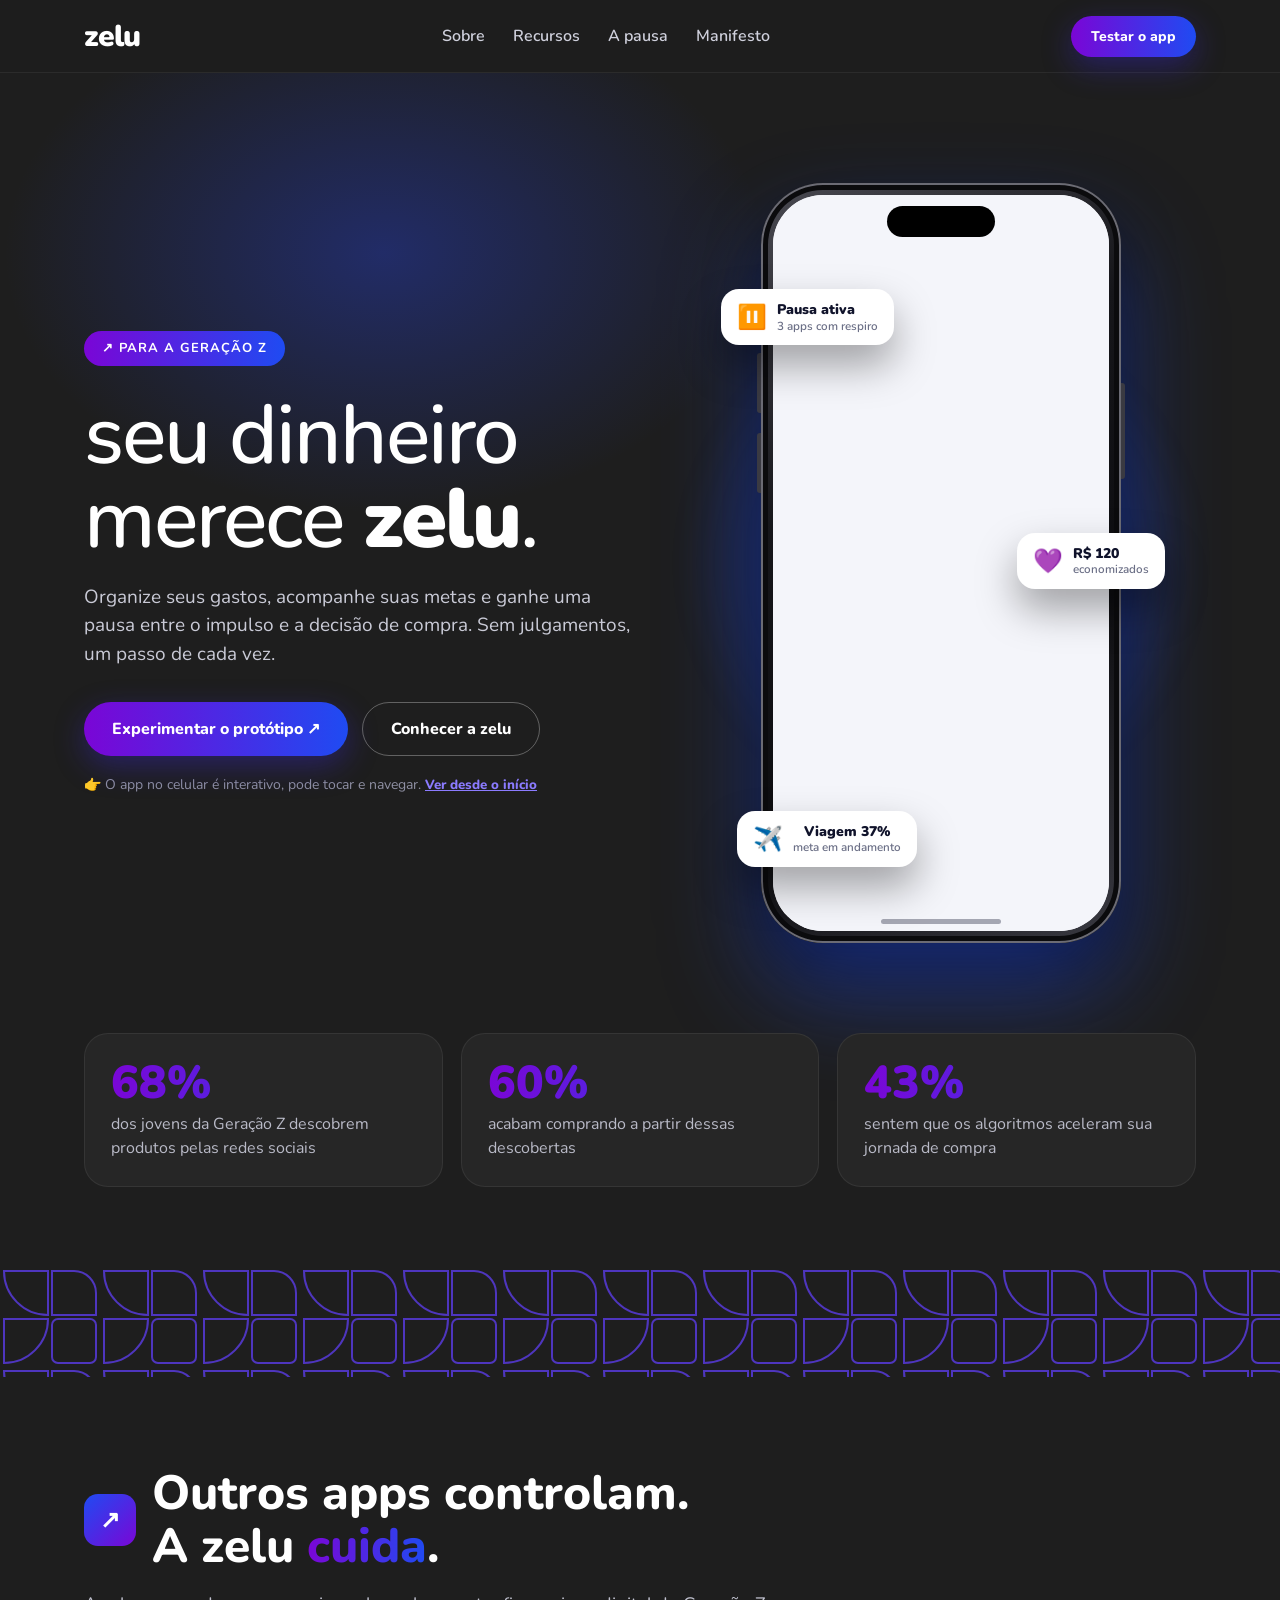
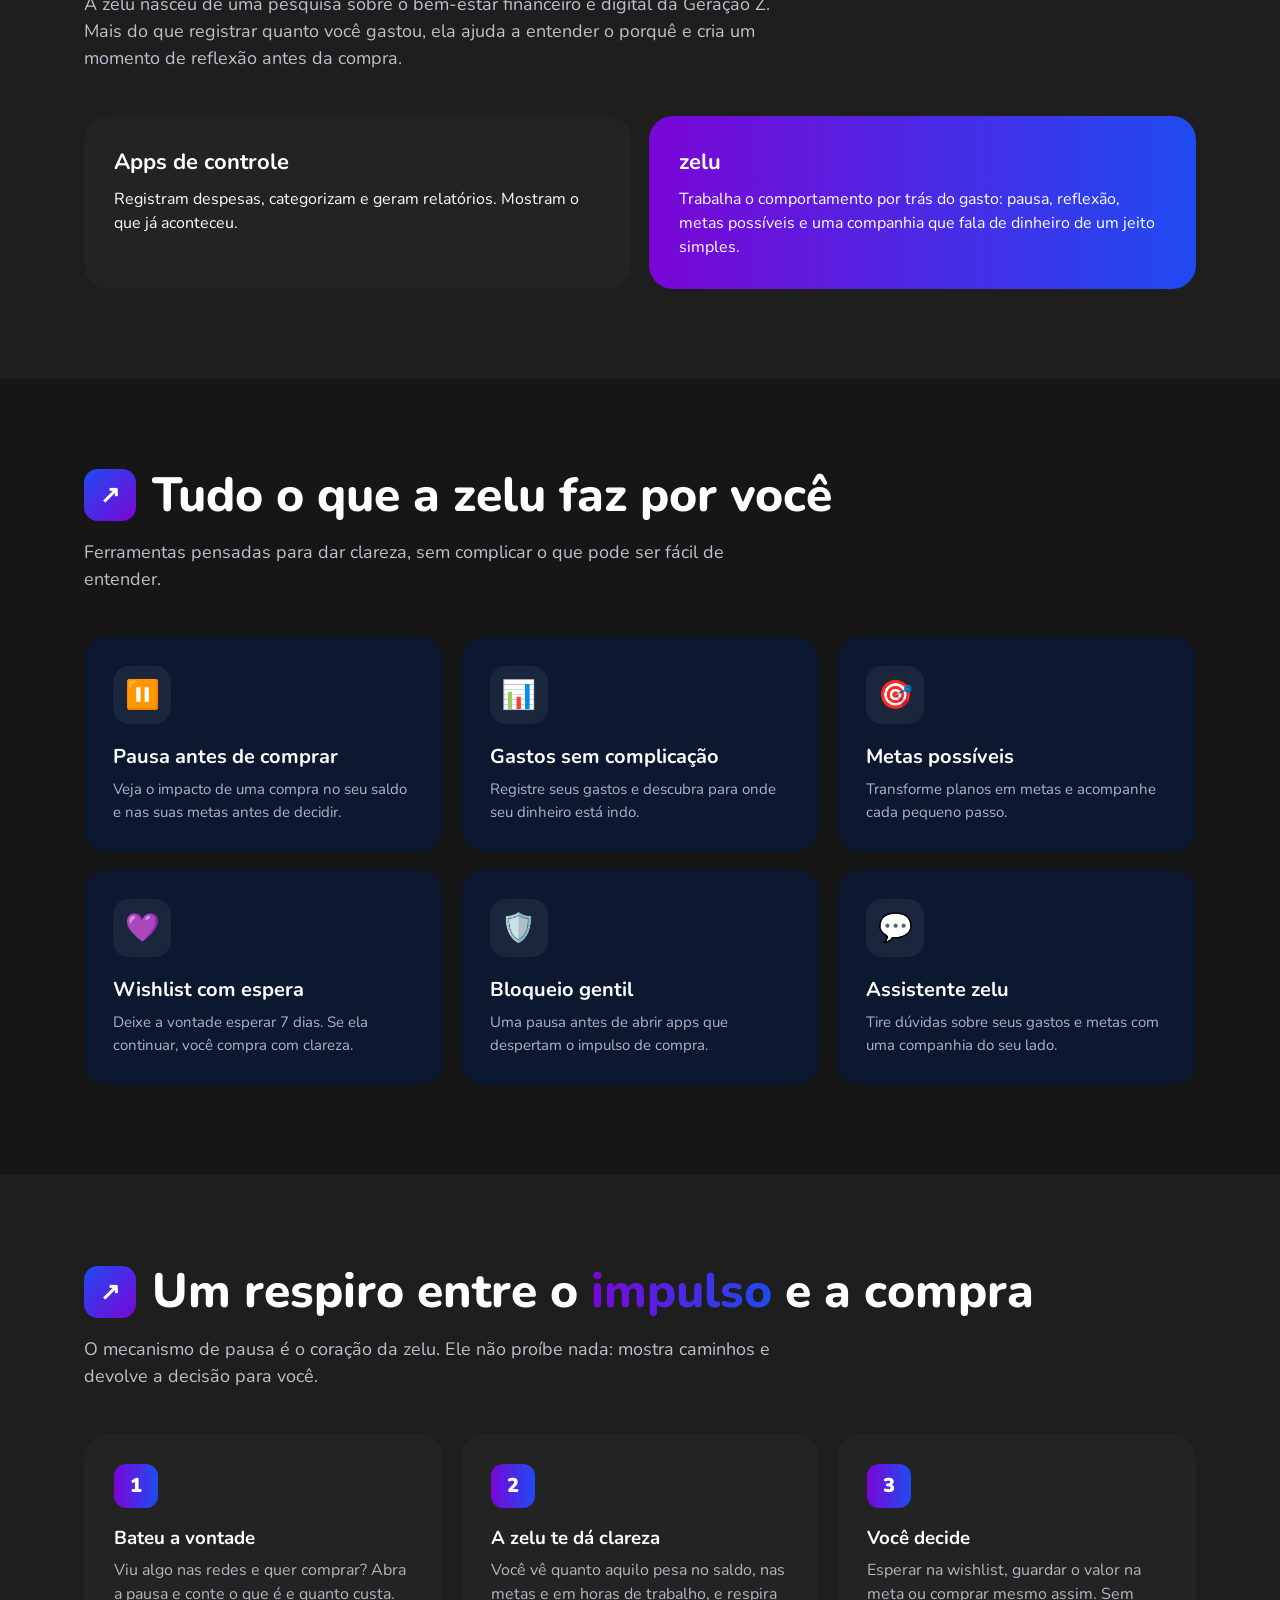
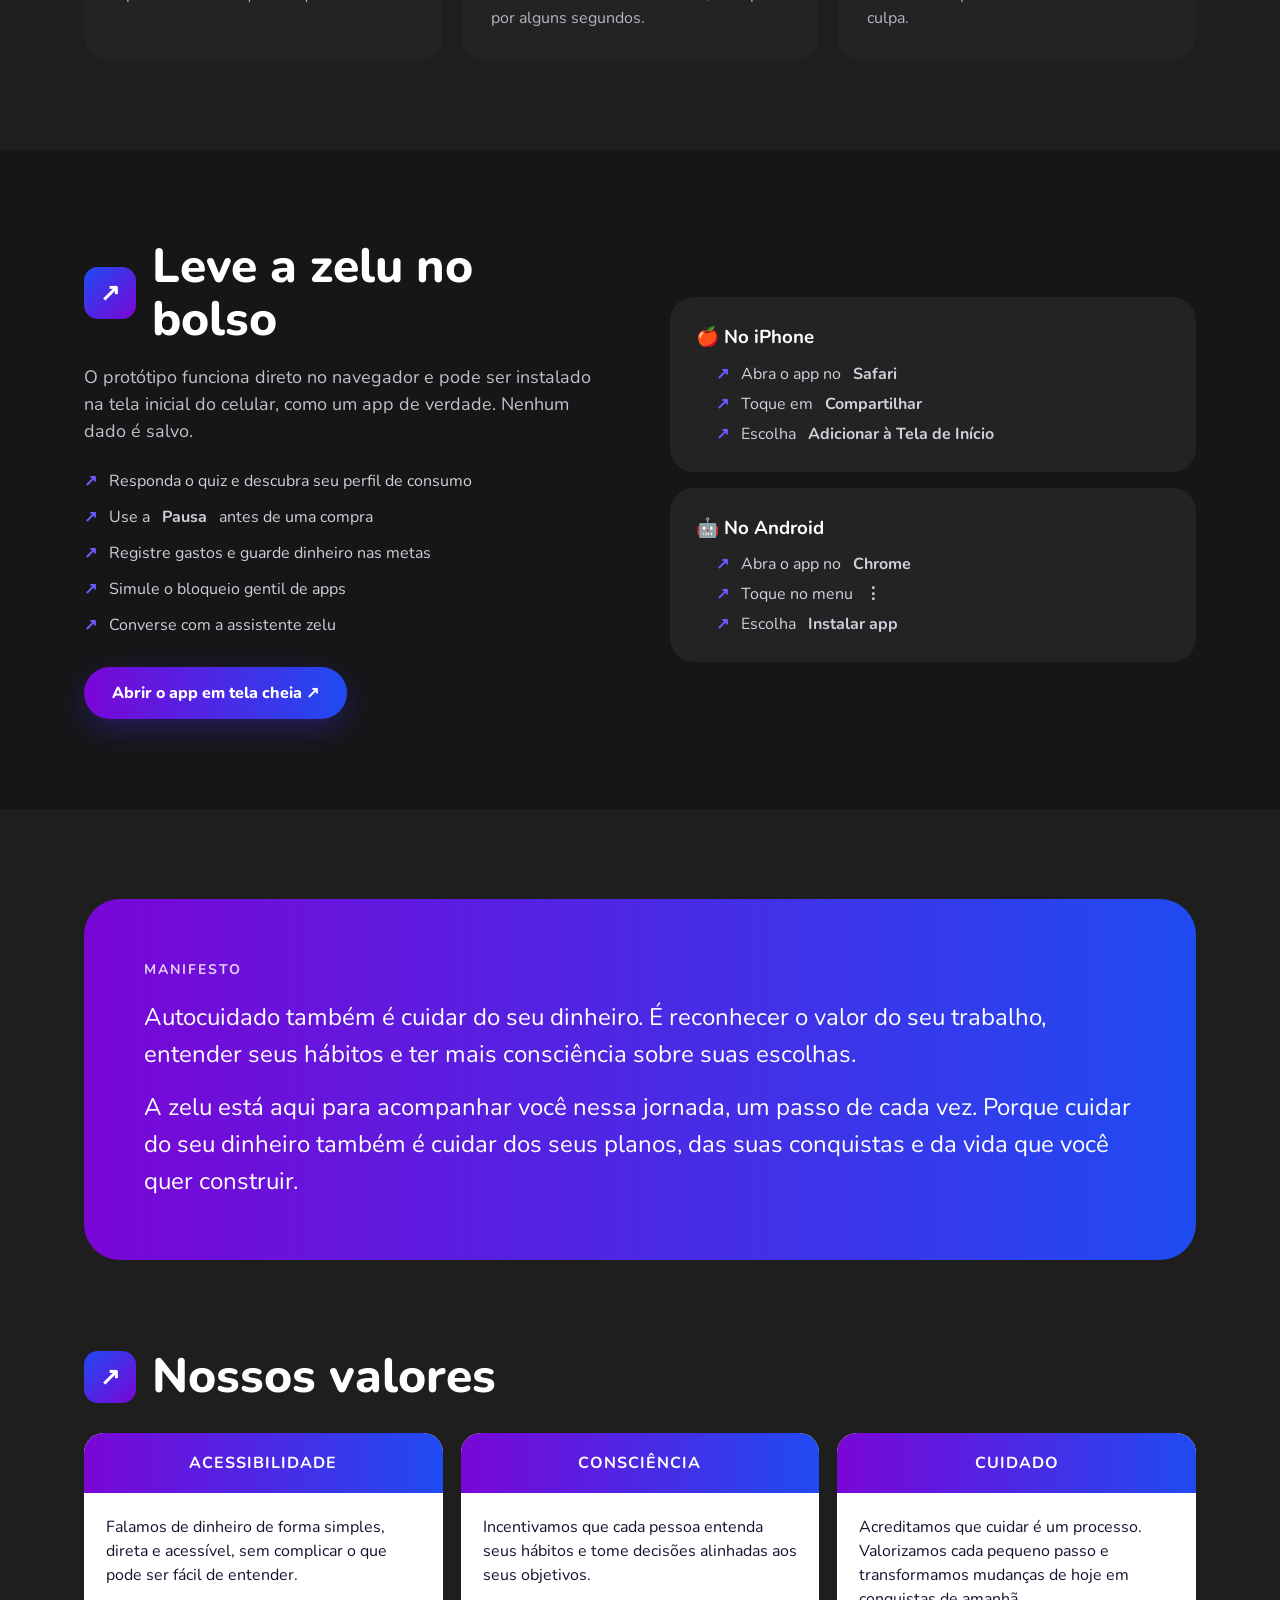
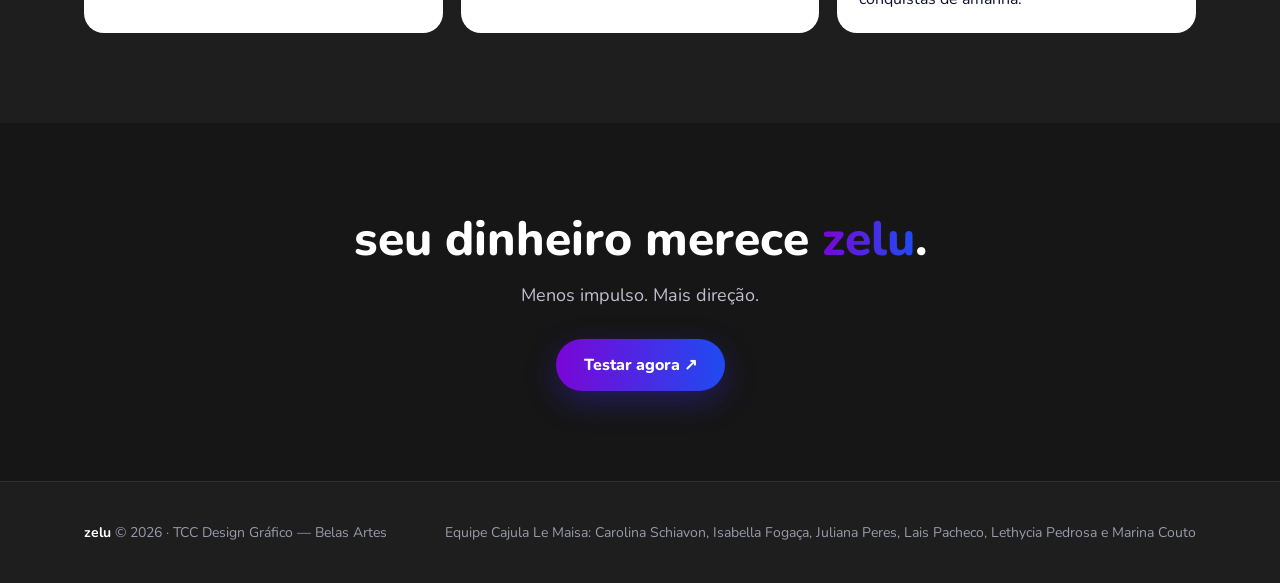
==== index.html @ 102df155 "Add files via upload" ====
<!DOCTYPE html>
<html lang="pt-BR">
<head>
  <meta charset="UTF-8">
  <meta name="viewport" content="width=device-width, initial-scale=1.0">
  <title>zelu — seu dinheiro merece zelu.</title>
  <meta name="description" content="zelu: app financeiro para a Geração Z com organização de gastos, metas e mecanismos de pausa contra compras por impulso.">
  <meta name="theme-color" content="#7A06D6">
  <link rel="manifest" href="manifest.json">
  <link rel="icon" href="icon.svg" type="image/svg+xml">
  <link rel="apple-touch-icon" href="icon-192.png">
  <link rel="preconnect" href="https://fonts.googleapis.com">
  <link href="https://fonts.googleapis.com/css2?family=Nunito:wght@400;500;600;700;800;900&display=swap" rel="stylesheet">
  <link rel="stylesheet" href="style.css">
  <style>
    /* ===== HERO ===== */
    .hero2{position:relative;padding:90px 0 80px;overflow:hidden}
    .hero2::before{content:'';position:absolute;width:760px;height:520px;left:30%;top:-80px;transform:translateX(-50%);background:radial-gradient(closest-side,rgba(40,70,240,.35),transparent);pointer-events:none}
    .hero-grid{display:grid;grid-template-columns:1.05fr .95fr;gap:40px;align-items:center;position:relative}
    .hero-copy h1{font-size:clamp(44px,6.5vw,88px);line-height:1;font-weight:500;margin:28px 0 22px;letter-spacing:-2px}
    .hero-copy h1 b{font-weight:900}
    .hero-copy p{max-width:560px;color:#c9cad6;font-size:19px;margin:0 0 34px}
    .hero-copy .ctas{justify-content:flex-start}
    .hero-copy .hint{font-size:14px;color:#8f90a3;margin:18px 0 0}
    .hero-copy .hint button{color:#8b7bff;font-weight:800;text-decoration:underline}

    /* ===== IPHONE FLUTUANTE ===== */
    .mock{position:relative;display:flex;justify-content:center;padding:20px 0}
    .mock::before{content:'';position:absolute;width:520px;height:520px;top:50%;left:50%;transform:translate(-50%,-50%);background:radial-gradient(closest-side,rgba(122,6,214,.55),rgba(31,75,242,.25) 55%,transparent);filter:blur(10px);pointer-events:none}
    .float{animation:flt 6s ease-in-out infinite;position:relative}
    @keyframes flt{0%,100%{transform:translateY(0) rotate(-2deg)}50%{transform:translateY(-18px) rotate(1deg)}}
    .iphone{position:relative;width:360px;height:760px;border-radius:62px;padding:12px;
      background:linear-gradient(145deg,#4a4a52 0%,#16161a 35%,#0d0d10 65%,#3a3a42 100%);
      box-shadow:inset 0 0 0 2px #6b6b74,inset 0 0 0 7px #0b0b0d,0 50px 100px rgba(31,75,242,.45),0 25px 50px rgba(0,0,0,.6)}
    .iphone::before{content:'';position:absolute;right:-4px;top:200px;width:4px;height:96px;border-radius:0 3px 3px 0;background:#3a3a42}
    .iphone::after{content:'';position:absolute;left:-4px;top:170px;width:4px;height:60px;border-radius:3px 0 0 3px;background:#3a3a42;box-shadow:0 80px 0 #3a3a42}
    .screen{position:relative;width:100%;height:100%;border-radius:50px;overflow:hidden;background:#F4F5FA}
    .screen #app{border-radius:0}
    .island{position:absolute;top:11px;left:50%;transform:translateX(-50%);width:108px;height:31px;border-radius:20px;background:#000;z-index:40;pointer-events:none}
    .homebar{position:absolute;bottom:7px;left:50%;transform:translateX(-50%);width:120px;height:5px;border-radius:9px;background:rgba(16,19,43,.35);z-index:40;pointer-events:none}

    /* cards flutuantes */
    .fb{position:absolute;z-index:4;display:flex;align-items:center;gap:10px;background:#fff;color:#10132B;padding:12px 16px;border-radius:18px;box-shadow:0 20px 40px rgba(0,0,0,.35);font-size:14px;line-height:1.25;animation:flt2 5s ease-in-out infinite;white-space:nowrap}
    .fb span{font-size:24px}
    .fb small{display:block;color:#6B6F86;font-weight:600}
    .fb b{font-weight:900}
    .fb.a{left:-40px;top:14%}
    .fb.b{right:-44px;top:46%;animation-delay:-1.6s}
    .fb.c{left:-24px;bottom:10%;animation-delay:-3.2s}
    @keyframes flt2{0%,100%{transform:translateY(0)}50%{transform:translateY(-12px)}}

    /* ===== SEÇÃO INSTALAR ===== */
    .proto2{grid-template-columns:1fr 1fr}
    .inst{display:grid;gap:16px}
    .inst div{background:#232323;border-radius:24px;padding:26px}
    .inst h3{display:flex;gap:10px;align-items:center;margin-bottom:10px}
    .inst ol{padding-left:20px;color:#cfd0dc;display:grid;gap:6px}

    @media(max-width:900px){
      .hero-grid{grid-template-columns:1fr}
      .hero-copy{text-align:center}
      .hero-copy p{margin:0 auto 34px}
      .hero-copy .ctas{justify-content:center}
      .fb.a{left:0}.fb.b{right:0}.fb.c{left:4%}
    }
    @media(max-width:420px){
      .iphone{transform:scale(.86);transform-origin:top center;margin-bottom:-106px}
      .fb{font-size:12px;padding:10px 12px}.fb span{font-size:20px}
      .fb.b{display:none}
    }
  </style>
</head>
<body>

<header class="nav"><div class="wrap">
  <a href="#" class="logo">zelu</a>
  <ul>
    <li><a href="#sobre">Sobre</a></li>
    <li><a href="#recursos">Recursos</a></li>
    <li><a href="#pausa">A pausa</a></li>
    <li><a href="#manifesto">Manifesto</a></li>
  </ul>
  <a href="app.html" class="btn">Testar o app</a>
</div></header>

<!-- ===== HERO ===== -->
<section class="hero2"><div class="wrap">
  <div class="hero-grid">
    <div class="hero-copy">
      <span class="badge">↗ Para a Geração Z</span>
      <h1>seu dinheiro<br>merece <b>zelu</b>.</h1>
      <p>Organize seus gastos, acompanhe suas metas e ganhe uma pausa entre o impulso e a decisão de compra. Sem julgamentos, um passo de cada vez.</p>
      <div class="ctas">
        <a href="app.html" class="btn">Experimentar o protótipo ↗</a>
        <a href="#sobre" class="btn gh">Conhecer a zelu</a>
      </div>
      <p class="hint">👉 O app no celular é interativo, pode tocar e navegar. <button onclick="resetApp()">Ver desde o início</button></p>
    </div>

    <div class="mock">
      <div class="float">
        <div class="fb a"><span>⏸️</span><div><b>Pausa ativa</b><small>3 apps com respiro</small></div></div>
        <div class="fb b"><span>💜</span><div><b>R$ 120</b><small>economizados</small></div></div>
        <div class="fb c"><span>✈️</span><div><b>Viagem 37%</b><small>meta em andamento</small></div></div>
        <div class="iphone">
          <div class="screen">
            <div class="island"></div>
            <div id="app"></div>
            <div class="homebar"></div>
          </div>
        </div>
      </div>
    </div>
  </div>

  <div class="stats">
    <div class="stat"><b class="gt">68%</b><span>dos jovens da Geração Z descobrem produtos pelas redes sociais</span></div>
    <div class="stat"><b class="gt">60%</b><span>acabam comprando a partir dessas descobertas</span></div>
    <div class="stat"><b class="gt">43%</b><span>sentem que os algoritmos aceleram sua jornada de compra</span></div>
  </div>
</div></section>

<div class="pattern"></div>

<!-- ===== SOBRE ===== -->
<section id="sobre"><div class="wrap">
  <div class="sh"><div class="arrow">↗</div><h2 class="t">Outros apps controlam.<br>A zelu <span class="gt">cuida</span>.</h2></div>
  <p class="lead">A zelu nasceu de uma pesquisa sobre o bem-estar financeiro e digital da Geração Z. Mais do que registrar quanto você gastou, ela ajuda a entender o porquê e cria um momento de reflexão antes da compra.</p>
  <div class="vs">
    <div><h3>Apps de controle</h3><p>Registram despesas, categorizam e geram relatórios. Mostram o que já aconteceu.</p></div>
    <div><h3>zelu</h3><p>Trabalha o comportamento por trás do gasto: pausa, reflexão, metas possíveis e uma companhia que fala de dinheiro de um jeito simples.</p></div>
  </div>
</div></section>

<!-- ===== RECURSOS ===== -->
<section id="recursos" class="dark2"><div class="wrap">
  <div class="sh"><div class="arrow">↗</div><h2 class="t">Tudo o que a zelu faz por você</h2></div>
  <p class="lead">Ferramentas pensadas para dar clareza, sem complicar o que pode ser fácil de entender.</p>
  <div class="feats">
    <div class="feat"><div class="e">⏸️</div><h3>Pausa antes de comprar</h3><p>Veja o impacto de uma compra no seu saldo e nas suas metas antes de decidir.</p></div>
    <div class="feat"><div class="e">📊</div><h3>Gastos sem complicação</h3><p>Registre seus gastos e descubra para onde seu dinheiro está indo.</p></div>
    <div class="feat"><div class="e">🎯</div><h3>Metas possíveis</h3><p>Transforme planos em metas e acompanhe cada pequeno passo.</p></div>
    <div class="feat"><div class="e">💜</div><h3>Wishlist com espera</h3><p>Deixe a vontade esperar 7 dias. Se ela continuar, você compra com clareza.</p></div>
    <div class="feat"><div class="e">🛡️</div><h3>Bloqueio gentil</h3><p>Uma pausa antes de abrir apps que despertam o impulso de compra.</p></div>
    <div class="feat"><div class="e">💬</div><h3>Assistente zelu</h3><p>Tire dúvidas sobre seus gastos e metas com uma companhia do seu lado.</p></div>
  </div>
</div></section>

<!-- ===== A PAUSA ===== -->
<section id="pausa"><div class="wrap">
  <div class="sh"><div class="arrow">↗</div><h2 class="t">Um respiro entre o <span class="gt">impulso</span> e a compra</h2></div>
  <p class="lead">O mecanismo de pausa é o coração da zelu. Ele não proíbe nada: mostra caminhos e devolve a decisão para você.</p>
  <div class="steps">
    <div class="stp"><div class="n">1</div><h3>Bateu a vontade</h3><p>Viu algo nas redes e quer comprar? Abra a pausa e conte o que é e quanto custa.</p></div>
    <div class="stp"><div class="n">2</div><h3>A zelu te dá clareza</h3><p>Você vê quanto aquilo pesa no saldo, nas metas e em horas de trabalho, e respira por alguns segundos.</p></div>
    <div class="stp"><div class="n">3</div><h3>Você decide</h3><p>Esperar na wishlist, guardar o valor na meta ou comprar mesmo assim. Sem culpa.</p></div>
  </div>
</div></section>

<!-- ===== PROTÓTIPO / INSTALAR ===== -->
<section id="prototipo" class="dark2"><div class="wrap proto proto2">
  <div>
    <div class="sh"><div class="arrow">↗</div><h2 class="t">Leve a zelu no bolso</h2></div>
    <p class="lead" style="margin-bottom:0">O protótipo funciona direto no navegador e pode ser instalado na tela inicial do celular, como um app de verdade. Nenhum dado é salvo.</p>
    <ul>
      <li>Responda o quiz e descubra seu perfil de consumo</li>
      <li>Use a <b>Pausa</b> antes de uma compra</li>
      <li>Registre gastos e guarde dinheiro nas metas</li>
      <li>Simule o bloqueio gentil de apps</li>
      <li>Converse com a assistente zelu</li>
    </ul>
    <a href="app.html" class="btn">Abrir o app em tela cheia ↗</a>
  </div>
  <div class="inst">
    <div>
      <h3>🍎 No iPhone</h3>
      <ol>
        <li>Abra o app no <b>Safari</b></li>
        <li>Toque em <b>Compartilhar</b></li>
        <li>Escolha <b>Adicionar à Tela de Início</b></li>
      </ol>
    </div>
    <div>
      <h3>🤖 No Android</h3>
      <ol>
        <li>Abra o app no <b>Chrome</b></li>
        <li>Toque no menu <b>⋮</b></li>
        <li>Escolha <b>Instalar app</b></li>
      </ol>
    </div>
  </div>
</div></section>

<!-- ===== MANIFESTO ===== -->
<section id="manifesto"><div class="wrap">
  <div class="manif">
    <strong>Manifesto</strong>
    <p>Autocuidado também é cuidar do seu dinheiro. É reconhecer o valor do seu trabalho, entender seus hábitos e ter mais consciência sobre suas escolhas.</p>
    <p>A zelu está aqui para acompanhar você nessa jornada, um passo de cada vez. Porque cuidar do seu dinheiro também é cuidar dos seus planos, das suas conquistas e da vida que você quer construir.</p>
  </div>
</div></section>

<!-- ===== VALORES ===== -->
<section style="padding-top:0"><div class="wrap">
  <div class="sh"><div class="arrow">↗</div><h2 class="t">Nossos valores</h2></div>
  <div class="vals" style="margin-top:30px">
    <div class="val"><h4>ACESSIBILIDADE</h4><p>Falamos de dinheiro de forma simples, direta e acessível, sem complicar o que pode ser fácil de entender.</p></div>
    <div class="val"><h4>CONSCIÊNCIA</h4><p>Incentivamos que cada pessoa entenda seus hábitos e tome decisões alinhadas aos seus objetivos.</p></div>
    <div class="val"><h4>CUIDADO</h4><p>Acreditamos que cuidar é um processo. Valorizamos cada pequeno passo e transformamos mudanças de hoje em conquistas de amanhã.</p></div>
  </div>
</div></section>

<!-- ===== CTA FINAL ===== -->
<section class="cta dark2"><div class="wrap">
  <h2 class="t">seu dinheiro merece <span class="gt">zelu</span>.</h2>
  <p class="lead" style="margin:16px auto 30px">Menos impulso. Mais direção.</p>
  <a href="app.html" class="btn">Testar agora ↗</a>
</div></section>

<footer><div class="wrap">
  <span><b style="color:#fff">zelu</b> © 2026 · TCC Design Gráfico — Belas Artes</span>
  <span>Equipe Cajula Le Maisa: Carolina Schiavon, Isabella Fogaça, Juliana Peres, Lais Pacheco, Lethycia Pedrosa e Marina Couto</span>
</div></footer>

<!-- App dentro do mockup: abre direto na tela inicial -->
<script src="app.js"></script>
<script>reset('home');</script>
</body>
</html>
---- style.css ----
:root{--roxo:#7A06D6;--azul:#1F4BF2;--grad:linear-gradient(90deg,#7A06D6,#1F4BF2);--dark:#1E1E1E;--navy:#0B1830;--txt:#10132B;--mut:#6B6F86;--line:#E4E6F0}
*{box-sizing:border-box;margin:0;padding:0}
html{scroll-behavior:smooth}
body{font-family:'Nunito',sans-serif;background:var(--dark);color:#fff;line-height:1.5}
button{font-family:inherit;cursor:pointer;border:none;background:none;color:inherit}
a{color:inherit;text-decoration:none}
.wrap{max-width:1160px;margin:0 auto;padding:0 24px}
.gt{background:var(--grad);-webkit-background-clip:text;background-clip:text;color:transparent}
.btn{display:inline-flex;align-items:center;gap:8px;background:var(--grad);color:#fff;font-weight:800;padding:14px 28px;border-radius:999px;font-size:16px;box-shadow:0 10px 30px rgba(60,40,230,.35);transition:.2s}
.btn:hover{transform:translateY(-2px)}
.btn.gh{background:transparent;border:1.5px solid rgba(255,255,255,.3);box-shadow:none}
.pattern{height:110px;opacity:.8;background-image:url("data:image/svg+xml,%3Csvg xmlns='http://www.w3.org/2000/svg' width='100' height='100' fill='none' stroke='%235a3be6' stroke-width='2'%3E%3Cpath d='M4 4h44v44A44 44 0 0 1 4 4z'/%3E%3Cpath d='M52 48V4h22a22 22 0 0 1 22 22v22z'/%3E%3Cpath d='M4 96V52h44A44 44 0 0 1 4 96z'/%3E%3Crect x='52' y='52' width='44' height='44' rx='6'/%3E%3C/svg%3E")}

/* NAV */
header.nav{position:sticky;top:0;z-index:50;background:rgba(30,30,30,.85);backdrop-filter:blur(12px);border-bottom:1px solid rgba(255,255,255,.06)}
.nav .wrap{display:flex;align-items:center;justify-content:space-between;height:72px}
.logo{font-weight:900;font-size:30px;letter-spacing:-1px}
.nav ul{display:flex;gap:28px;list-style:none;font-weight:600;color:#cfd0dc}
.nav ul a:hover{color:#fff}
.nav .btn{padding:10px 20px;font-size:14px}

/* HERO */
.hero{position:relative;text-align:center;padding:110px 0 90px;overflow:hidden}
.hero::before{content:'';position:absolute;width:760px;height:520px;left:50%;top:-80px;transform:translateX(-50%);background:radial-gradient(closest-side,rgba(40,70,240,.45),transparent);pointer-events:none}
.badge{display:inline-flex;gap:8px;align-items:center;padding:8px 18px;border-radius:999px;background:var(--grad);font-weight:700;font-size:13px;letter-spacing:1px;text-transform:uppercase;position:relative}
.hero h1{font-size:clamp(44px,8vw,96px);line-height:1;font-weight:500;margin:28px 0 22px;position:relative;letter-spacing:-2px}
.hero h1 b{font-weight:900}
.hero p{max-width:620px;margin:0 auto 34px;color:#c9cad6;font-size:19px;position:relative}
.ctas{display:flex;gap:14px;justify-content:center;flex-wrap:wrap;position:relative}
.stats{display:grid;grid-template-columns:repeat(3,1fr);gap:18px;margin-top:70px;position:relative}
.stat{background:#262626;border:1px solid rgba(255,255,255,.07);border-radius:24px;padding:26px;text-align:left}
.stat b{font-size:46px;font-weight:900;display:block;line-height:1;margin-bottom:6px}
.stat span{color:#b9bac7}

/* SEÇÕES */
section{padding:90px 0}
.sh{display:flex;align-items:center;gap:16px;margin-bottom:18px}
.arrow{width:52px;height:52px;border-radius:14px;background:linear-gradient(135deg,#1F4BF2,#7A06D6);display:grid;place-items:center;flex-shrink:0;font-size:24px;font-weight:900}
h2.t{font-size:clamp(30px,4.5vw,48px);font-weight:800;line-height:1.1}
.lead{color:#bfc0cd;font-size:18px;max-width:720px;margin-bottom:44px}
.dark2{background:#161616}
.feats{display:grid;grid-template-columns:repeat(3,1fr);gap:18px}
.feat{background:var(--navy);border-radius:24px;padding:28px;transition:.25s;border:1px solid transparent}
.feat:hover{border-color:#4b3be6;transform:translateY(-4px)}
.feat .e{font-size:28px;width:58px;height:58px;border-radius:16px;background:rgba(255,255,255,.06);display:grid;place-items:center;margin-bottom:18px}
.feat h3{font-size:20px;margin-bottom:6px}
.feat p{color:#aeb3c6;font-size:15px}
.steps{display:grid;grid-template-columns:repeat(3,1fr);gap:18px}
.stp{border-radius:24px;padding:30px;background:#232323}
.stp .n{width:44px;height:44px;border-radius:12px;background:var(--grad);display:grid;place-items:center;font-weight:900;font-size:20px;margin-bottom:16px}
.stp h3{margin-bottom:6px}
.stp p{color:#b4b5c3}
.vs{display:grid;grid-template-columns:1fr 1fr;gap:18px}
.vs div{border-radius:24px;padding:30px;background:#232323}
.vs div:last-child{background:var(--grad)}
.vs h3{font-size:22px;margin-bottom:8px}
.proto{display:grid;grid-template-columns:1fr 410px;gap:60px;align-items:center}
.proto ul{list-style:none;display:grid;gap:12px;margin:24px 0 30px}
.proto li{display:flex;gap:12px;color:#cfd0dc}
.proto li::before{content:'↗';color:#6a5cff;font-weight:900}
.manif{background:var(--grad);border-radius:36px;padding:60px;font-size:clamp(18px,2.2vw,24px);line-height:1.55}
.manif strong{display:block;font-size:14px;letter-spacing:2px;text-transform:uppercase;opacity:.8;margin-bottom:18px}
.manif p+p{margin-top:16px}
.vals{display:grid;grid-template-columns:repeat(3,1fr);gap:18px}
.val{border-radius:20px;overflow:hidden;background:#fff;color:var(--txt)}
.val h4{background:var(--grad);color:#fff;text-align:center;padding:18px;letter-spacing:1px}
.val p{padding:22px}
.cta{text-align:center}
footer{border-top:1px solid rgba(255,255,255,.08);padding:40px 0;color:#9a9bab;font-size:14px}
footer .wrap{display:flex;justify-content:space-between;gap:20px;flex-wrap:wrap}
@media(max-width:900px){.nav ul{display:none}.stats,.feats,.steps,.vals,.vs{grid-template-columns:1fr}.proto{grid-template-columns:1fr}.manif{padding:34px}}

/* ===== APP (protótipo) ===== */
.phone{width:390px;height:820px;max-width:100%;margin:0 auto;border-radius:54px;padding:12px;background:#0d0d0f;box-shadow:0 0 0 2px #333,0 40px 80px rgba(31,75,242,.35)}
#app{position:relative;width:100%;height:100%;border-radius:42px;overflow:hidden;background:#F4F5FA;color:var(--txt);font-size:15px;line-height:1.4}
#app .sb{position:absolute;top:0;left:0;right:0;height:44px;display:flex;justify-content:space-between;align-items:center;padding:0 28px;font-weight:800;font-size:14px;z-index:5;background:#F4F5FA}
#app .sb.w{background:transparent;color:#fff}
.scr{position:absolute;inset:0;overflow-y:auto;padding:56px 20px 30px;scrollbar-width:none}
.scr::-webkit-scrollbar{display:none}
.scr.wnav{padding-bottom:110px}
.scr.chatpad{padding-bottom:150px}
.scr.full{padding:0}
#app h1{font-size:26px;line-height:1.2;font-weight:800}
#app h2{font-size:20px;font-weight:800}
#app h3{font-size:16px;font-weight:800;margin:18px 0 10px}
#app .card h3{margin:0 0 10px}
.mut{color:var(--mut)}.sm{font-size:13px}.c{text-align:center}.mt{margin-top:20px}.f1{flex:1;min-width:0}
#app label{display:block;font-weight:700;font-size:14px;margin:16px 0 6px}
.in{width:100%;padding:14px 16px;border-radius:14px;border:1.5px solid var(--line);background:#fff;font:inherit;color:var(--txt);outline:none}
.in:focus{border-color:var(--azul)}
.pbtn{width:100%;padding:16px;border-radius:16px;background:var(--grad);color:#fff;font-weight:800;font-size:16px}
.pbtn:disabled{opacity:.4;cursor:not-allowed}
.sbtn{width:100%;padding:15px;border-radius:16px;background:#E9ECFF;color:var(--azul);font-weight:800}
.lbtn{width:100%;padding:14px;font-weight:700;color:var(--mut)}
.link{color:var(--azul);font-weight:800;font-size:13px}
.hd{display:flex;align-items:center;gap:10px;margin-bottom:14px}
.hd h2{flex:1}
.ic{width:40px;height:40px;border-radius:12px;background:#fff;display:grid;place-items:center;box-shadow:0 2px 8px rgba(16,19,43,.06);flex-shrink:0}
.ic.w{background:rgba(255,255,255,.18);box-shadow:none;width:32px;height:32px;color:#fff}
.row{display:flex;justify-content:space-between;align-items:center;gap:10px}
.card{background:#fff;border-radius:20px;padding:16px;margin-bottom:14px;box-shadow:0 2px 12px rgba(16,19,43,.05)}
.bar{height:8px;border-radius:99px;background:#E8E9F3;overflow:hidden;margin:8px 0}
.bar i{display:block;height:100%;border-radius:99px;background:var(--grad);transition:width .5s}
.top{display:flex;justify-content:space-between;align-items:center;margin-bottom:16px}
.bal{background:var(--grad);color:#fff;border-radius:24px;padding:20px;margin-bottom:16px;box-shadow:0 12px 30px rgba(60,40,230,.3)}
.bal .big{font-size:32px;font-weight:900;margin:6px 0 10px}
.qa{display:grid;grid-template-columns:repeat(4,1fr);gap:8px;margin-bottom:16px}
.qa button{display:flex;flex-direction:column;align-items:center;gap:6px;font-size:11.5px;font-weight:700;color:var(--txt)}
.qa button span{width:56px;height:56px;border-radius:18px;background:#fff;display:grid;place-items:center;font-size:24px;box-shadow:0 2px 10px rgba(16,19,43,.06)}
.cat{margin-bottom:8px}
.cat span{font-size:14px}
.dot{display:inline-block;width:9px;height:9px;border-radius:50%;margin-right:7px}
.li{display:flex;align-items:center;gap:12px;padding:10px 0;border-bottom:1px solid #F0F1F6}
.li:last-child{border:none}
.lic{width:40px;height:40px;border-radius:12px;display:grid;place-items:center;font-size:18px;background:#F1F2F8;flex-shrink:0}
.alert{display:flex;gap:12px;align-items:center;font-size:24px;cursor:pointer;background:#EEF1FF}
.alert div{font-size:15px}
.fab{position:absolute;right:18px;bottom:96px;width:56px;height:56px;border-radius:50%;background:var(--grad);color:#fff;display:grid;place-items:center;box-shadow:0 10px 24px rgba(60,40,230,.4);z-index:6}
.bn{position:absolute;bottom:0;left:0;right:0;height:82px;background:#fff;display:flex;justify-content:space-around;align-items:center;padding-bottom:14px;box-shadow:0 -4px 20px rgba(16,19,43,.06);z-index:6}
.bn button{display:flex;flex-direction:column;align-items:center;gap:2px;font-size:11px;font-weight:700;color:#A3A6B8;width:60px}
.bn .act{color:var(--azul)}
.bn .plus{width:54px;height:54px;border-radius:18px;background:var(--grad);color:#fff;display:grid;place-items:center;margin-top:-26px;box-shadow:0 8px 20px rgba(60,40,230,.4)}
.splash{min-height:100%;background:var(--grad);color:#fff;padding:120px 28px 50px;display:flex;flex-direction:column}
.logo-big{font-size:68px;font-weight:900;letter-spacing:-2px;margin-bottom:auto}
#app .splash h1{font-size:36px;margin:40px 0 12px}
.splash p{opacity:.9;margin-bottom:30px}
.splash .pbtn{background:#fff;color:var(--azul)}
.splash .lbtn{color:#fff}
.step{font-size:13px;font-weight:800;color:var(--azul);margin:8px 0}
.qt{margin:6px 0 20px}
.opt{display:block;width:100%;text-align:left;padding:16px;border-radius:16px;border:1.5px solid var(--line);background:#fff;margin-bottom:10px;font-weight:700;color:var(--txt);transition:.15s}
.opt.sel{border-color:var(--azul);background:#EEF1FF;color:var(--azul)}
.opt.chk::before{content:'○  '}
.opt.chk.sel::before{content:'●  '}
.res-card{background:var(--grad);color:#fff;border-radius:26px;padding:28px;text-align:center;margin:8px 0 10px}
.res-card .emo{font-size:52px}
.res-card p{opacity:.92;margin-top:8px}
.tip{background:#fff;border-radius:14px;padding:12px 14px;margin-bottom:8px;font-weight:600}
.chips{display:flex;flex-wrap:wrap;gap:8px}
.chip{padding:9px 14px;border-radius:99px;background:#fff;border:1.5px solid var(--line);font-weight:700;font-size:13px;color:var(--txt)}
.chip.sel{background:var(--grad);color:#fff;border-color:transparent}
.toggle{width:48px;height:28px;border-radius:99px;background:#D5D7E3;position:relative;cursor:pointer;flex-shrink:0;transition:.2s}
.toggle::after{content:'';position:absolute;top:3px;left:3px;width:22px;height:22px;border-radius:50%;background:#fff;transition:.2s;box-shadow:0 1px 3px rgba(0,0,0,.2)}
.toggle.on{background:var(--azul)}
.toggle.on::after{left:23px}
.sheet-bg{position:absolute;inset:0;background:rgba(10,12,30,.45);display:flex;align-items:flex-end;z-index:20;animation:fade .2s}
.sheet{background:#fff;width:100%;border-radius:28px 28px 0 0;padding:24px 22px 34px;animation:up .25s}
#app .sheet h3{margin-top:0}
@keyframes up{from{transform:translateY(100%)}}
@keyframes fade{from{opacity:0}}
.toast{position:absolute;left:50%;bottom:100px;transform:translateX(-50%);background:#10132B;color:#fff;padding:12px 18px;border-radius:14px;font-size:13.5px;font-weight:700;z-index:30;width:max-content;max-width:86%;text-align:center;animation:fade .2s}
.hs{display:flex;gap:12px;overflow-x:auto;padding-bottom:6px;scrollbar-width:none}
.ccard{min-width:250px;height:150px;border-radius:22px;padding:18px;color:#fff;background:linear-gradient(135deg,#7A06D6,#1F4BF2);display:flex;flex-direction:column;justify-content:space-between}
.ccard:nth-child(2n){background:linear-gradient(135deg,#0B1830,#2b3a8f)}
.imp{display:grid;grid-template-columns:repeat(auto-fit,minmax(90px,1fr));gap:8px}
.imp .card{text-align:center;padding:14px 8px;margin:0}
.imp b{display:block;font-size:22px;background:var(--grad);-webkit-background-clip:text;background-clip:text;color:transparent}
.imp span{font-size:12px;color:var(--mut)}
.bigg{font-size:28px;font-weight:900;color:var(--azul)}
.breathe{margin-top:20px;display:flex;flex-direction:column;align-items:center;gap:14px}
.circ{width:120px;height:120px;border-radius:50%;background:var(--grad);display:grid;place-items:center;color:#fff;font-size:40px;font-weight:900;animation:br 4s ease-in-out infinite}
@keyframes br{50%{transform:scale(1.15);box-shadow:0 0 0 18px rgba(31,75,242,.12)}}
.acts{display:grid;gap:10px;margin-top:20px}
.hero-p{text-align:center;padding:10px 0}
.hero-p .emo{font-size:48px}
.cal{display:grid;grid-template-columns:repeat(7,1fr);gap:4px;text-align:center}
.cal b{font-size:12px;color:var(--mut);padding:4px 0}
.cd{aspect-ratio:1;border-radius:12px;font-weight:700;position:relative;color:var(--txt);font-size:14px}
.cd.hoje{border:1.5px solid var(--azul)}
.cd.sel{background:var(--grad);color:#fff}
.cd i{position:absolute;bottom:4px;left:50%;transform:translateX(-50%);width:5px;height:5px;border-radius:50%}
.leg{display:flex;gap:16px;justify-content:center;font-size:12px;color:var(--mut);margin-top:10px}
.leg i{display:inline-block;width:7px;height:7px;border-radius:50%;margin-right:5px}
.cc{background:#FF5A7A}.cg{background:var(--azul)}
.cd.sel i{background:#fff}
.chat{display:flex;flex-direction:column;gap:10px}
.msg{max-width:82%;padding:12px 14px;border-radius:18px;font-size:14.5px}
.msg.bot{background:#fff;border-bottom-left-radius:6px;align-self:flex-start}
.msg.me{background:var(--grad);color:#fff;border-bottom-right-radius:6px;align-self:flex-end}
.cbar{position:absolute;left:0;right:0;bottom:0;background:#F4F5FA;padding:10px 14px 22px;z-index:6}
.sug{display:flex;gap:6px;overflow-x:auto;margin-bottom:8px;scrollbar-width:none}
.sug .chip{white-space:nowrap}
.send{width:48px;height:48px;border-radius:14px;background:var(--grad);color:#fff;font-size:18px;flex-shrink:0}
.av{width:84px;height:84px;border-radius:50%;background:var(--grad);color:#fff;display:grid;place-items:center;font-size:34px;font-weight:900;margin:6px auto 10px}
.menu button{display:flex;width:100%;align-items:center;gap:12px;padding:14px 4px;border-bottom:1px solid #F0F1F6;font-weight:700;color:var(--txt);text-align:left}
.menu button:last-child{border:none}
.menu button::after{content:'›';margin-left:auto;color:var(--mut);font-size:20px}
.pill{display:inline-block;padding:6px 14px;border-radius:99px;background:#EEF1FF;color:var(--azul);font-weight:800;font-size:13px}
details{background:#fff;border-radius:16px;padding:14px 16px;margin-bottom:10px}
summary{font-weight:800;cursor:pointer}
details p{margin-top:8px;color:var(--mut)}
.two{display:grid;grid-template-columns:1fr 1fr;gap:10px;margin-bottom:6px}
.two .card{margin:0;text-align:center}
.two b{font-size:19px;display:block}
@media(max-width:480px){.phone{width:100%;height:760px;padding:0;border-radius:28px;box-shadow:0 20px 50px rgba(31,75,242,.3)}#app{border-radius:28px}}
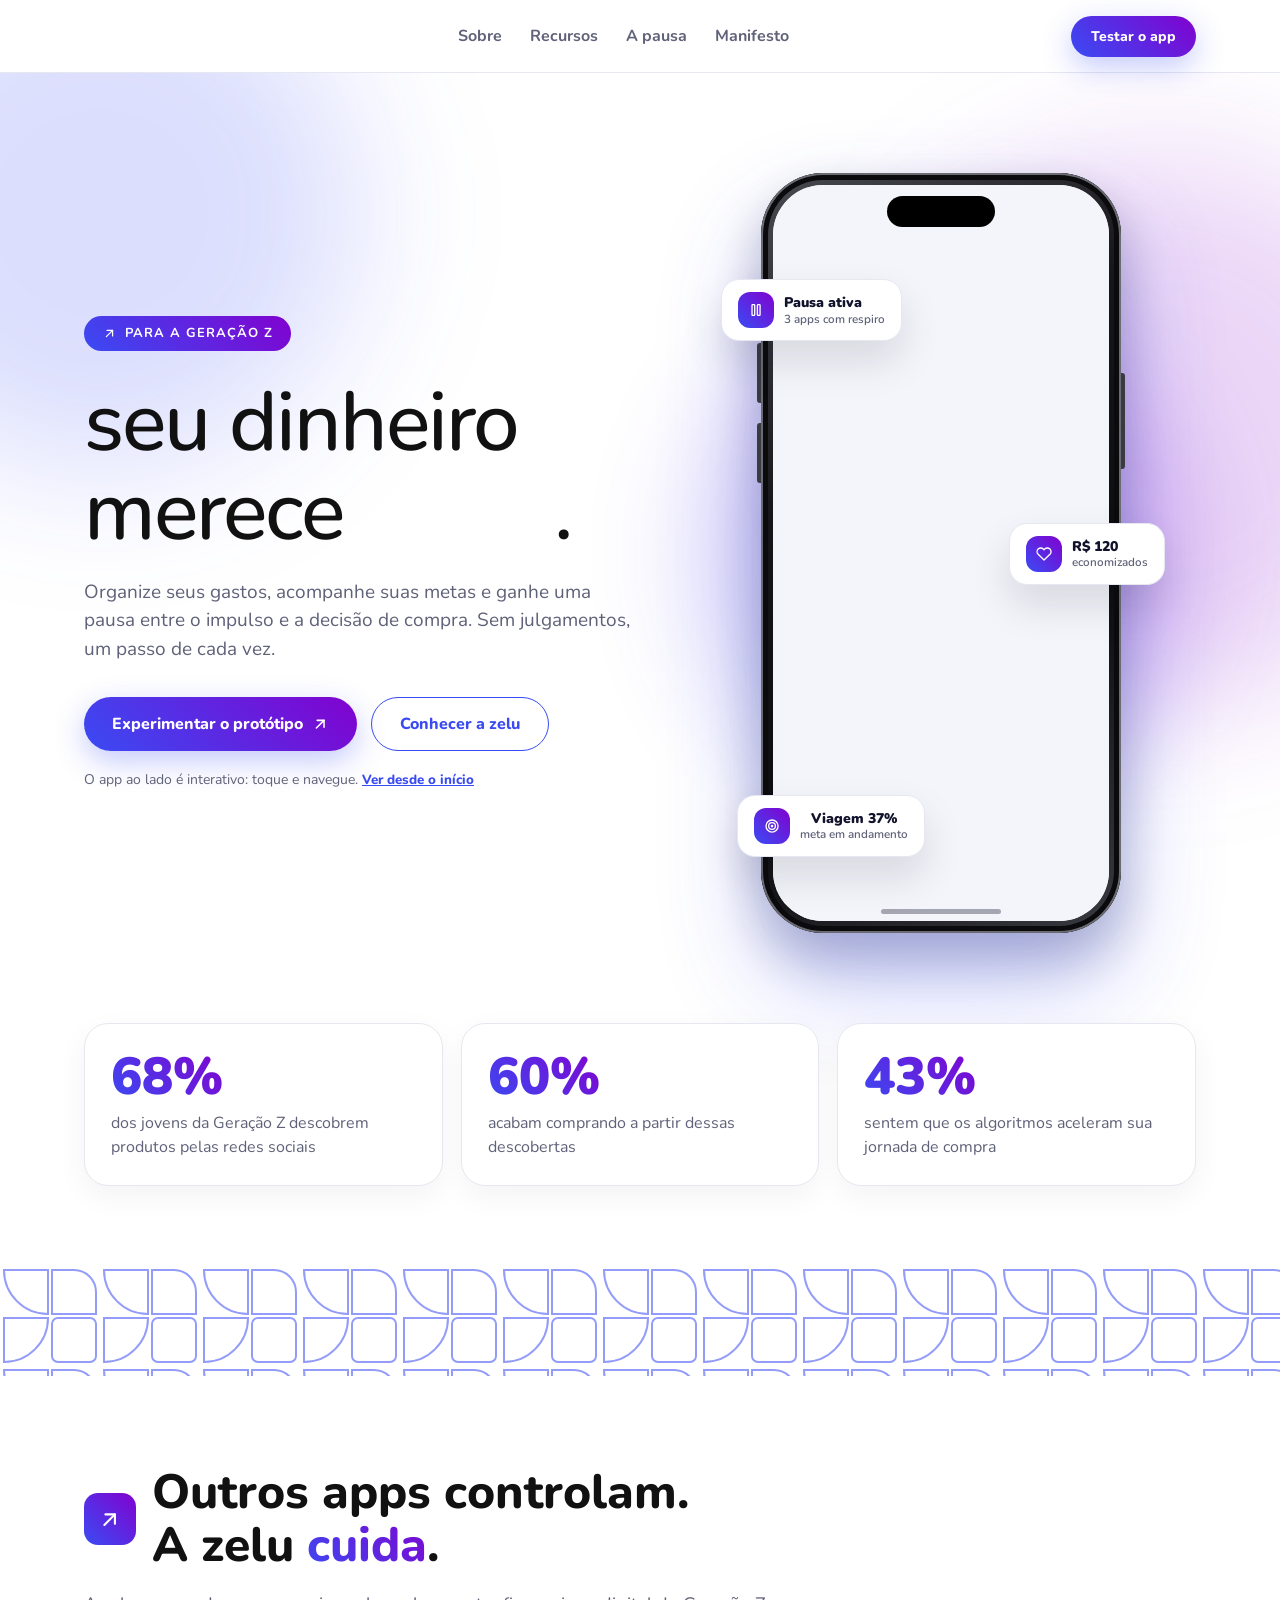
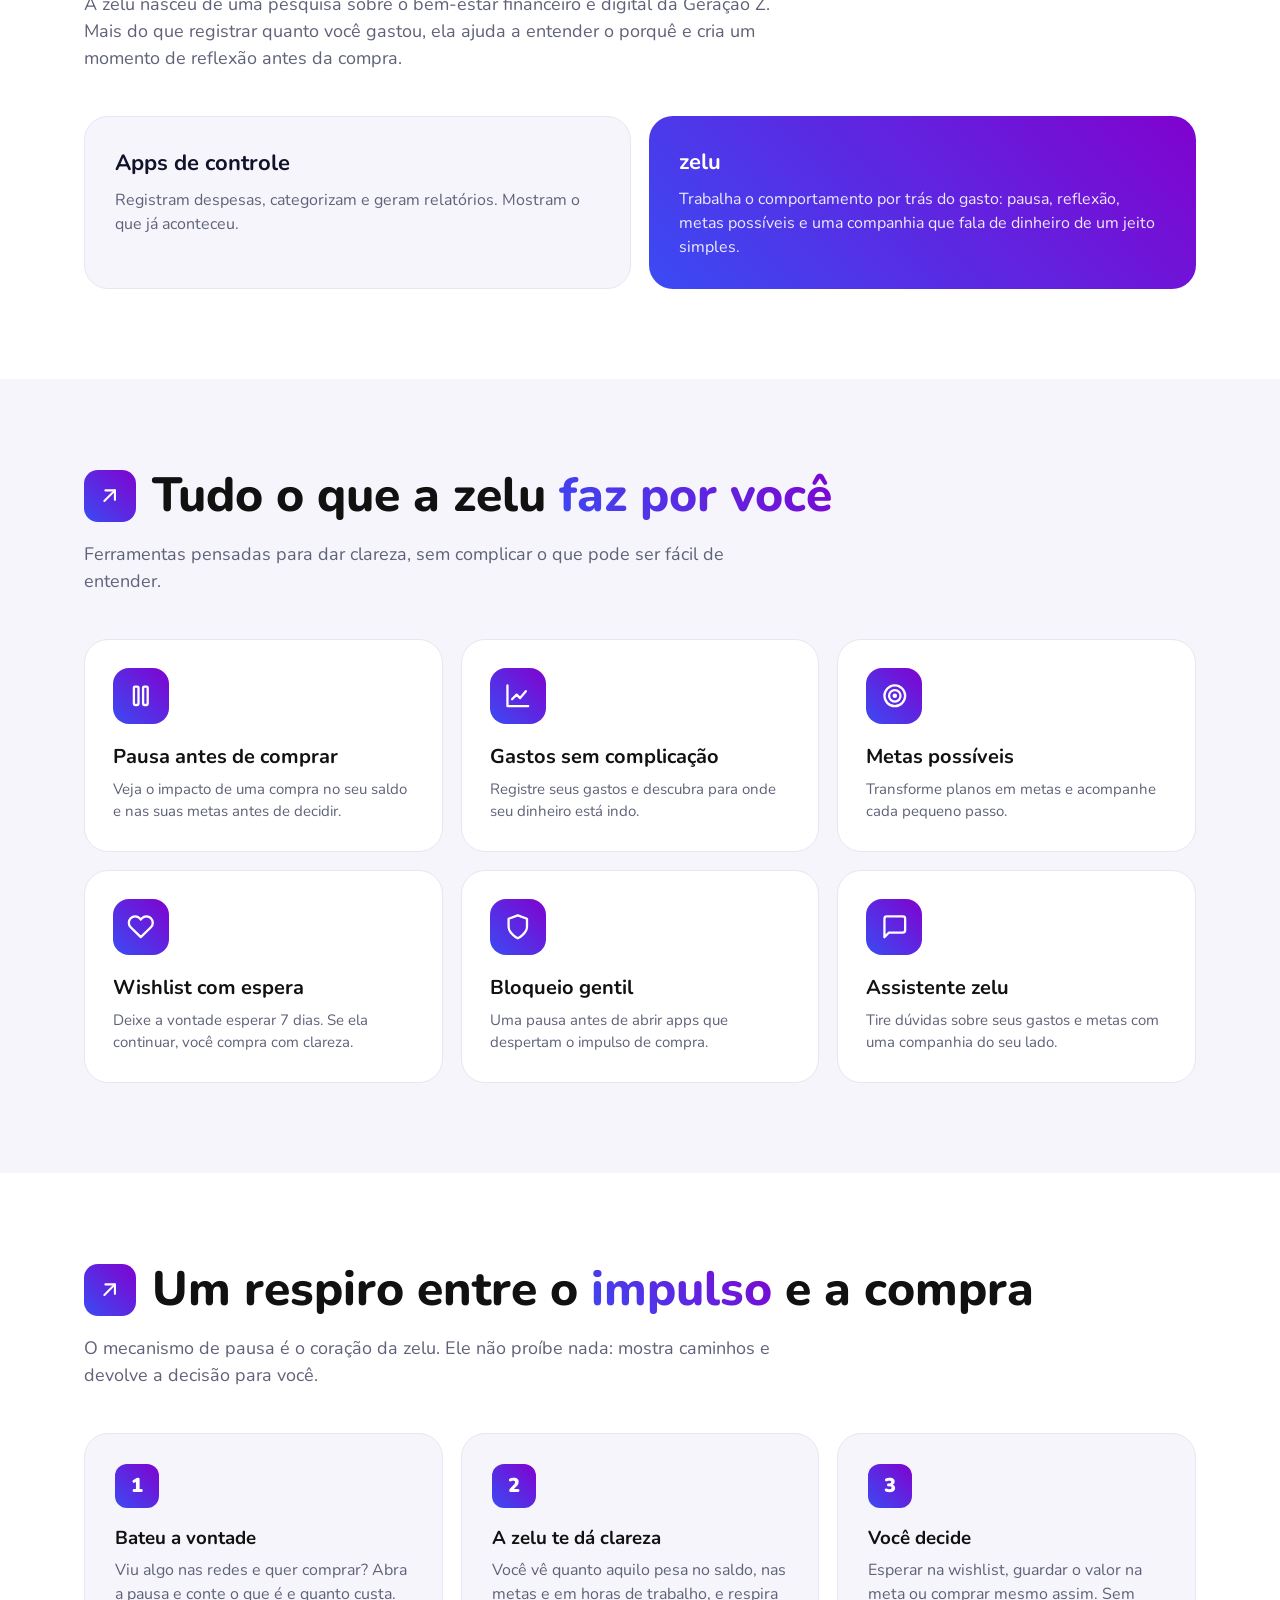
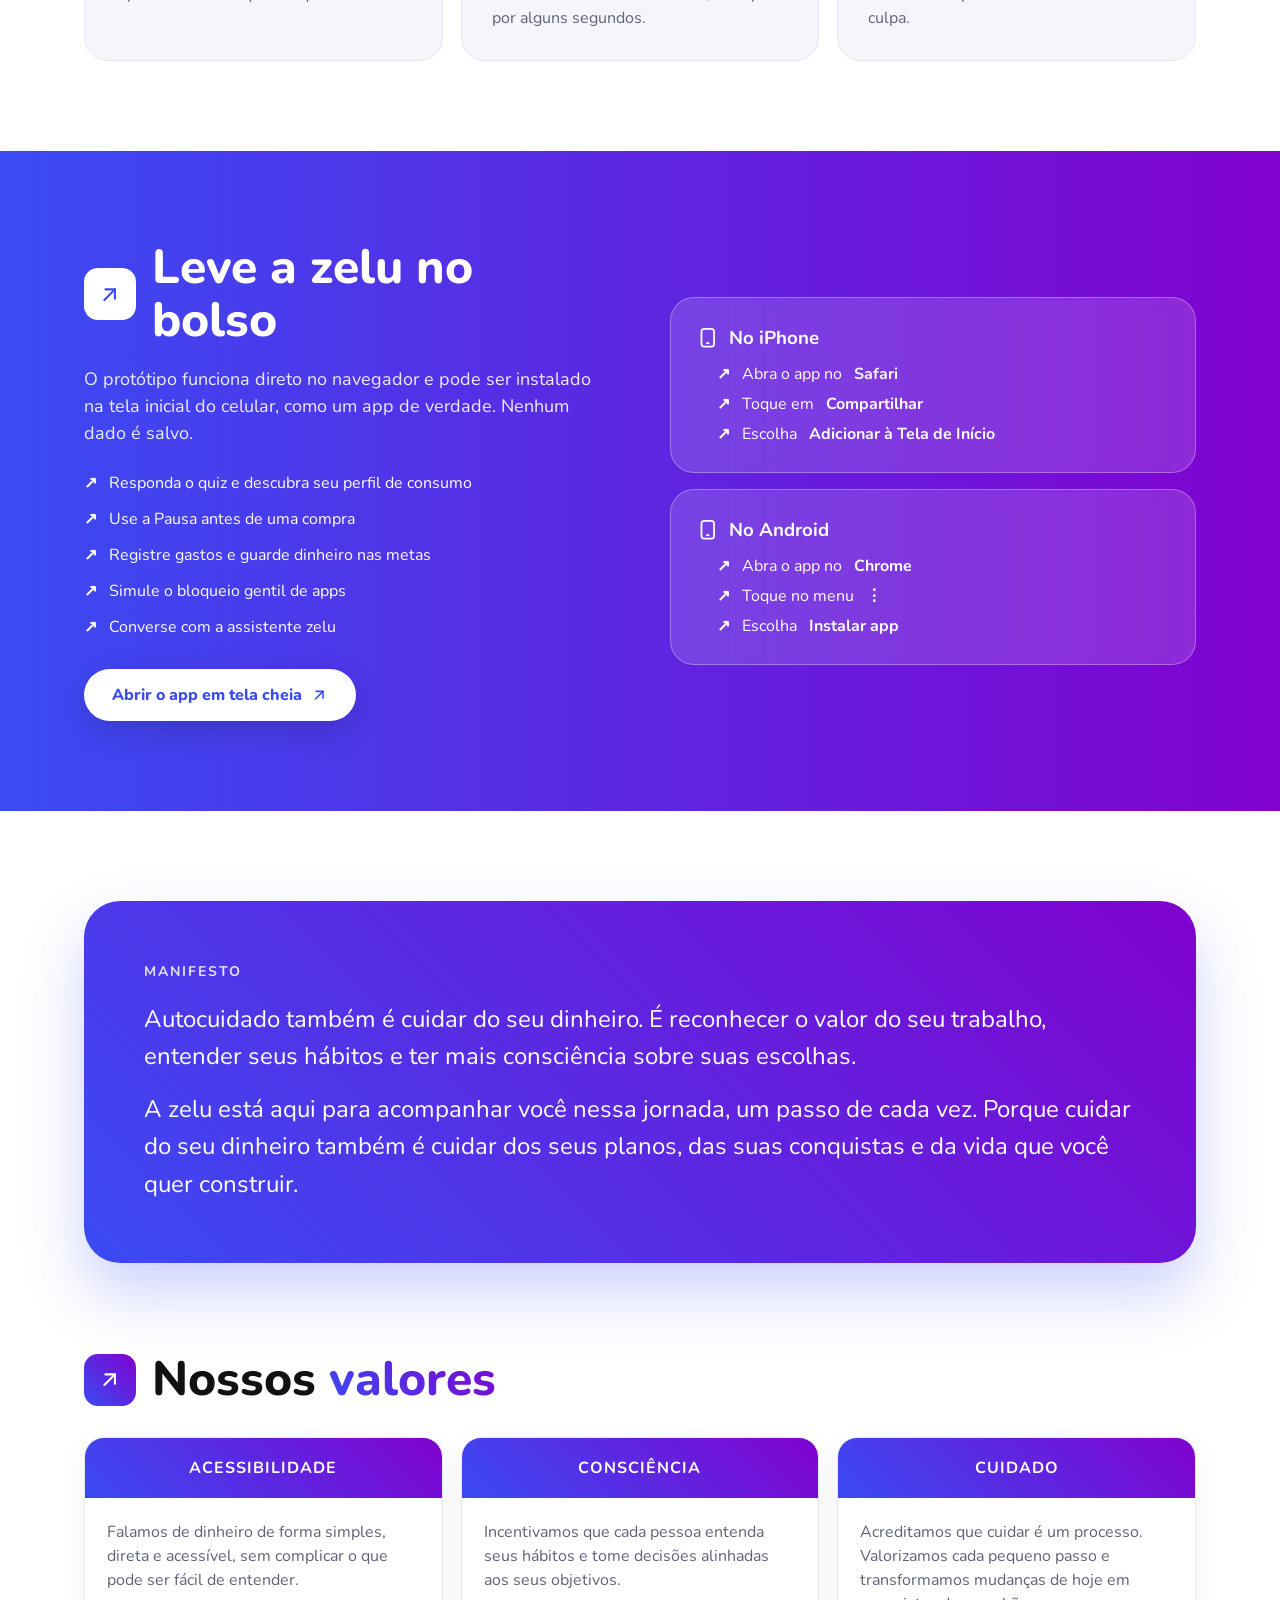
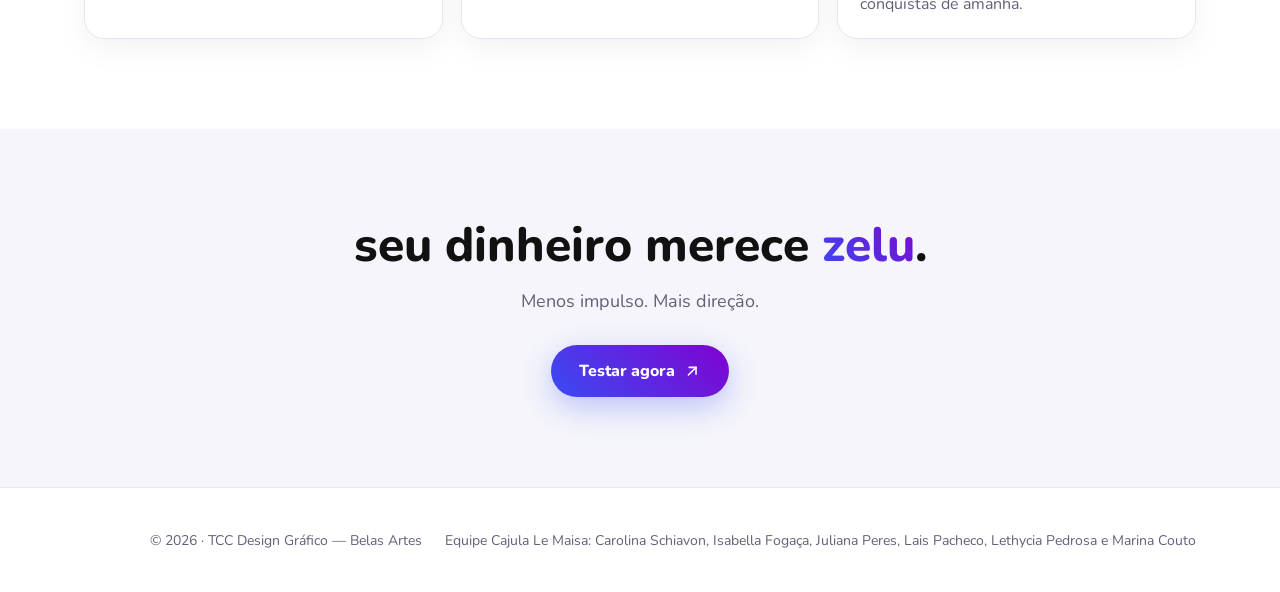
==== commit f64910e5: "Add files via upload" ====
--- a/index.html
+++ b/index.html
@@ -5,75 +5,18 @@
   <meta name="viewport" content="width=device-width, initial-scale=1.0">
   <title>zelu — seu dinheiro merece zelu.</title>
   <meta name="description" content="zelu: app financeiro para a Geração Z com organização de gastos, metas e mecanismos de pausa contra compras por impulso.">
-  <meta name="theme-color" content="#7A06D6">
+  <meta name="theme-color" content="#3a4bf3">
   <link rel="manifest" href="manifest.json">
   <link rel="icon" href="icon.svg" type="image/svg+xml">
   <link rel="apple-touch-icon" href="icon-192.png">
   <link rel="preconnect" href="https://fonts.googleapis.com">
   <link href="https://fonts.googleapis.com/css2?family=Nunito:wght@400;500;600;700;800;900&display=swap" rel="stylesheet">
   <link rel="stylesheet" href="style.css">
-  <style>
-    /* ===== HERO ===== */
-    .hero2{position:relative;padding:90px 0 80px;overflow:hidden}
-    .hero2::before{content:'';position:absolute;width:760px;height:520px;left:30%;top:-80px;transform:translateX(-50%);background:radial-gradient(closest-side,rgba(40,70,240,.35),transparent);pointer-events:none}
-    .hero-grid{display:grid;grid-template-columns:1.05fr .95fr;gap:40px;align-items:center;position:relative}
-    .hero-copy h1{font-size:clamp(44px,6.5vw,88px);line-height:1;font-weight:500;margin:28px 0 22px;letter-spacing:-2px}
-    .hero-copy h1 b{font-weight:900}
-    .hero-copy p{max-width:560px;color:#c9cad6;font-size:19px;margin:0 0 34px}
-    .hero-copy .ctas{justify-content:flex-start}
-    .hero-copy .hint{font-size:14px;color:#8f90a3;margin:18px 0 0}
-    .hero-copy .hint button{color:#8b7bff;font-weight:800;text-decoration:underline}
-
-    /* ===== IPHONE FLUTUANTE ===== */
-    .mock{position:relative;display:flex;justify-content:center;padding:20px 0}
-    .mock::before{content:'';position:absolute;width:520px;height:520px;top:50%;left:50%;transform:translate(-50%,-50%);background:radial-gradient(closest-side,rgba(122,6,214,.55),rgba(31,75,242,.25) 55%,transparent);filter:blur(10px);pointer-events:none}
-    .float{animation:flt 6s ease-in-out infinite;position:relative}
-    @keyframes flt{0%,100%{transform:translateY(0) rotate(-2deg)}50%{transform:translateY(-18px) rotate(1deg)}}
-    .iphone{position:relative;width:360px;height:760px;border-radius:62px;padding:12px;
-      background:linear-gradient(145deg,#4a4a52 0%,#16161a 35%,#0d0d10 65%,#3a3a42 100%);
-      box-shadow:inset 0 0 0 2px #6b6b74,inset 0 0 0 7px #0b0b0d,0 50px 100px rgba(31,75,242,.45),0 25px 50px rgba(0,0,0,.6)}
-    .iphone::before{content:'';position:absolute;right:-4px;top:200px;width:4px;height:96px;border-radius:0 3px 3px 0;background:#3a3a42}
-    .iphone::after{content:'';position:absolute;left:-4px;top:170px;width:4px;height:60px;border-radius:3px 0 0 3px;background:#3a3a42;box-shadow:0 80px 0 #3a3a42}
-    .screen{position:relative;width:100%;height:100%;border-radius:50px;overflow:hidden;background:#F4F5FA}
-    .screen #app{border-radius:0}
-    .island{position:absolute;top:11px;left:50%;transform:translateX(-50%);width:108px;height:31px;border-radius:20px;background:#000;z-index:40;pointer-events:none}
-    .homebar{position:absolute;bottom:7px;left:50%;transform:translateX(-50%);width:120px;height:5px;border-radius:9px;background:rgba(16,19,43,.35);z-index:40;pointer-events:none}
-
-    /* cards flutuantes */
-    .fb{position:absolute;z-index:4;display:flex;align-items:center;gap:10px;background:#fff;color:#10132B;padding:12px 16px;border-radius:18px;box-shadow:0 20px 40px rgba(0,0,0,.35);font-size:14px;line-height:1.25;animation:flt2 5s ease-in-out infinite;white-space:nowrap}
-    .fb span{font-size:24px}
-    .fb small{display:block;color:#6B6F86;font-weight:600}
-    .fb b{font-weight:900}
-    .fb.a{left:-40px;top:14%}
-    .fb.b{right:-44px;top:46%;animation-delay:-1.6s}
-    .fb.c{left:-24px;bottom:10%;animation-delay:-3.2s}
-    @keyframes flt2{0%,100%{transform:translateY(0)}50%{transform:translateY(-12px)}}
-
-    /* ===== SEÇÃO INSTALAR ===== */
-    .proto2{grid-template-columns:1fr 1fr}
-    .inst{display:grid;gap:16px}
-    .inst div{background:#232323;border-radius:24px;padding:26px}
-    .inst h3{display:flex;gap:10px;align-items:center;margin-bottom:10px}
-    .inst ol{padding-left:20px;color:#cfd0dc;display:grid;gap:6px}
-
-    @media(max-width:900px){
-      .hero-grid{grid-template-columns:1fr}
-      .hero-copy{text-align:center}
-      .hero-copy p{margin:0 auto 34px}
-      .hero-copy .ctas{justify-content:center}
-      .fb.a{left:0}.fb.b{right:0}.fb.c{left:4%}
-    }
-    @media(max-width:420px){
-      .iphone{transform:scale(.86);transform-origin:top center;margin-bottom:-106px}
-      .fb{font-size:12px;padding:10px 12px}.fb span{font-size:20px}
-      .fb.b{display:none}
-    }
-  </style>
 </head>
-<body>
+<body class="lp">
 
 <header class="nav"><div class="wrap">
-  <a href="#" class="logo">zelu</a>
+  <a href="#" class="logo" aria-label="zelu"><span class="logo-mark"></span></a>
   <ul>
     <li><a href="#sobre">Sobre</a></li>
     <li><a href="#recursos">Recursos</a></li>
@@ -87,21 +30,35 @@
 <section class="hero2"><div class="wrap">
   <div class="hero-grid">
     <div class="hero-copy">
-      <span class="badge">↗ Para a Geração Z</span>
-      <h1>seu dinheiro<br>merece <b>zelu</b>.</h1>
+      <span class="badge">
+        <svg class="i" viewBox="0 0 24 24"><path d="M7 17L17 7"/><path d="M8 7h9v9"/></svg>
+        Para a Geração Z
+      </span>
+      <h1>seu dinheiro<br>merece <span class="logo-hero" role="img" aria-label="zelu"></span>.</h1>
       <p>Organize seus gastos, acompanhe suas metas e ganhe uma pausa entre o impulso e a decisão de compra. Sem julgamentos, um passo de cada vez.</p>
       <div class="ctas">
-        <a href="app.html" class="btn">Experimentar o protótipo ↗</a>
+        <a href="app.html" class="btn">Experimentar o protótipo
+          <svg class="i" viewBox="0 0 24 24"><path d="M7 17L17 7"/><path d="M8 7h9v9"/></svg>
+        </a>
         <a href="#sobre" class="btn gh">Conhecer a zelu</a>
       </div>
-      <p class="hint">👉 O app no celular é interativo, pode tocar e navegar. <button onclick="resetApp()">Ver desde o início</button></p>
+      <p class="hint">O app ao lado é interativo: toque e navegue. <button onclick="resetApp()">Ver desde o início</button></p>
     </div>
 
     <div class="mock">
       <div class="float">
-        <div class="fb a"><span>⏸️</span><div><b>Pausa ativa</b><small>3 apps com respiro</small></div></div>
-        <div class="fb b"><span>💜</span><div><b>R$ 120</b><small>economizados</small></div></div>
-        <div class="fb c"><span>✈️</span><div><b>Viagem 37%</b><small>meta em andamento</small></div></div>
+        <div class="fb a">
+          <span class="fb-ic"><svg class="i" viewBox="0 0 24 24"><rect x="6" y="4" width="4" height="16" rx="1"/><rect x="14" y="4" width="4" height="16" rx="1"/></svg></span>
+          <div><b>Pausa ativa</b><small>3 apps com respiro</small></div>
+        </div>
+        <div class="fb b">
+          <span class="fb-ic"><svg class="i" viewBox="0 0 24 24"><path d="M20.8 4.6a5.5 5.5 0 0 0-7.8 0L12 5.7l-1-1.1a5.5 5.5 0 0 0-7.8 7.8L12 21l8.8-8.6a5.5 5.5 0 0 0 0-7.8z"/></svg></span>
+          <div><b>R$ 120</b><small>economizados</small></div>
+        </div>
+        <div class="fb c">
+          <span class="fb-ic"><svg class="i" viewBox="0 0 24 24"><circle cx="12" cy="12" r="9"/><circle cx="12" cy="12" r="5"/><circle cx="12" cy="12" r="1"/></svg></span>
+          <div><b>Viagem 37%</b><small>meta em andamento</small></div>
+        </div>
         <div class="iphone">
           <div class="screen">
             <div class="island"></div>
@@ -124,7 +81,10 @@
 
 <!-- ===== SOBRE ===== -->
 <section id="sobre"><div class="wrap">
-  <div class="sh"><div class="arrow">↗</div><h2 class="t">Outros apps controlam.<br>A zelu <span class="gt">cuida</span>.</h2></div>
+  <div class="sh">
+    <div class="arrow"><svg class="i" viewBox="0 0 24 24"><path d="M7 17L17 7"/><path d="M8 7h9v9"/></svg></div>
+    <h2 class="t">Outros apps controlam.<br>A zelu <span class="gt">cuida</span>.</h2>
+  </div>
   <p class="lead">A zelu nasceu de uma pesquisa sobre o bem-estar financeiro e digital da Geração Z. Mais do que registrar quanto você gastou, ela ajuda a entender o porquê e cria um momento de reflexão antes da compra.</p>
   <div class="vs">
     <div><h3>Apps de controle</h3><p>Registram despesas, categorizam e geram relatórios. Mostram o que já aconteceu.</p></div>
@@ -133,22 +93,46 @@
 </div></section>
 
 <!-- ===== RECURSOS ===== -->
-<section id="recursos" class="dark2"><div class="wrap">
-  <div class="sh"><div class="arrow">↗</div><h2 class="t">Tudo o que a zelu faz por você</h2></div>
+<section id="recursos" class="suave"><div class="wrap">
+  <div class="sh">
+    <div class="arrow"><svg class="i" viewBox="0 0 24 24"><path d="M7 17L17 7"/><path d="M8 7h9v9"/></svg></div>
+    <h2 class="t">Tudo o que a zelu <span class="gt">faz por você</span></h2>
+  </div>
   <p class="lead">Ferramentas pensadas para dar clareza, sem complicar o que pode ser fácil de entender.</p>
   <div class="feats">
-    <div class="feat"><div class="e">⏸️</div><h3>Pausa antes de comprar</h3><p>Veja o impacto de uma compra no seu saldo e nas suas metas antes de decidir.</p></div>
-    <div class="feat"><div class="e">📊</div><h3>Gastos sem complicação</h3><p>Registre seus gastos e descubra para onde seu dinheiro está indo.</p></div>
-    <div class="feat"><div class="e">🎯</div><h3>Metas possíveis</h3><p>Transforme planos em metas e acompanhe cada pequeno passo.</p></div>
-    <div class="feat"><div class="e">💜</div><h3>Wishlist com espera</h3><p>Deixe a vontade esperar 7 dias. Se ela continuar, você compra com clareza.</p></div>
-    <div class="feat"><div class="e">🛡️</div><h3>Bloqueio gentil</h3><p>Uma pausa antes de abrir apps que despertam o impulso de compra.</p></div>
-    <div class="feat"><div class="e">💬</div><h3>Assistente zelu</h3><p>Tire dúvidas sobre seus gastos e metas com uma companhia do seu lado.</p></div>
+    <div class="feat">
+      <div class="e"><svg class="i" viewBox="0 0 24 24"><rect x="6" y="4" width="4" height="16" rx="1"/><rect x="14" y="4" width="4" height="16" rx="1"/></svg></div>
+      <h3>Pausa antes de comprar</h3><p>Veja o impacto de uma compra no seu saldo e nas suas metas antes de decidir.</p>
+    </div>
+    <div class="feat">
+      <div class="e"><svg class="i" viewBox="0 0 24 24"><path d="M3 3v18h18"/><path d="M7 15l4-4 3 3 5-6"/></svg></div>
+      <h3>Gastos sem complicação</h3><p>Registre seus gastos e descubra para onde seu dinheiro está indo.</p>
+    </div>
+    <div class="feat">
+      <div class="e"><svg class="i" viewBox="0 0 24 24"><circle cx="12" cy="12" r="9"/><circle cx="12" cy="12" r="5"/><circle cx="12" cy="12" r="1"/></svg></div>
+      <h3>Metas possíveis</h3><p>Transforme planos em metas e acompanhe cada pequeno passo.</p>
+    </div>
+    <div class="feat">
+      <div class="e"><svg class="i" viewBox="0 0 24 24"><path d="M20.8 4.6a5.5 5.5 0 0 0-7.8 0L12 5.7l-1-1.1a5.5 5.5 0 0 0-7.8 7.8L12 21l8.8-8.6a5.5 5.5 0 0 0 0-7.8z"/></svg></div>
+      <h3>Wishlist com espera</h3><p>Deixe a vontade esperar 7 dias. Se ela continuar, você compra com clareza.</p>
+    </div>
+    <div class="feat">
+      <div class="e"><svg class="i" viewBox="0 0 24 24"><path d="M12 22s8-4 8-10V5l-8-3-8 3v7c0 6 8 10 8 10z"/></svg></div>
+      <h3>Bloqueio gentil</h3><p>Uma pausa antes de abrir apps que despertam o impulso de compra.</p>
+    </div>
+    <div class="feat">
+      <div class="e"><svg class="i" viewBox="0 0 24 24"><path d="M21 15a2 2 0 0 1-2 2H7l-4 4V5a2 2 0 0 1 2-2h14a2 2 0 0 1 2 2z"/></svg></div>
+      <h3>Assistente zelu</h3><p>Tire dúvidas sobre seus gastos e metas com uma companhia do seu lado.</p>
+    </div>
   </div>
 </div></section>
 
 <!-- ===== A PAUSA ===== -->
 <section id="pausa"><div class="wrap">
-  <div class="sh"><div class="arrow">↗</div><h2 class="t">Um respiro entre o <span class="gt">impulso</span> e a compra</h2></div>
+  <div class="sh">
+    <div class="arrow"><svg class="i" viewBox="0 0 24 24"><path d="M7 17L17 7"/><path d="M8 7h9v9"/></svg></div>
+    <h2 class="t">Um respiro entre o <span class="gt">impulso</span> e a compra</h2>
+  </div>
   <p class="lead">O mecanismo de pausa é o coração da zelu. Ele não proíbe nada: mostra caminhos e devolve a decisão para você.</p>
   <div class="steps">
     <div class="stp"><div class="n">1</div><h3>Bateu a vontade</h3><p>Viu algo nas redes e quer comprar? Abra a pausa e conte o que é e quanto custa.</p></div>
@@ -158,22 +142,27 @@
 </div></section>
 
 <!-- ===== PROTÓTIPO / INSTALAR ===== -->
-<section id="prototipo" class="dark2"><div class="wrap proto proto2">
+<section id="prototipo" class="degrade"><div class="wrap proto">
   <div>
-    <div class="sh"><div class="arrow">↗</div><h2 class="t">Leve a zelu no bolso</h2></div>
-    <p class="lead" style="margin-bottom:0">O protótipo funciona direto no navegador e pode ser instalado na tela inicial do celular, como um app de verdade. Nenhum dado é salvo.</p>
+    <div class="sh">
+      <div class="arrow claro"><svg class="i" viewBox="0 0 24 24"><path d="M7 17L17 7"/><path d="M8 7h9v9"/></svg></div>
+      <h2 class="t">Leve a zelu no bolso</h2>
+    </div>
+    <p class="lead">O protótipo funciona direto no navegador e pode ser instalado na tela inicial do celular, como um app de verdade. Nenhum dado é salvo.</p>
     <ul>
       <li>Responda o quiz e descubra seu perfil de consumo</li>
-      <li>Use a <b>Pausa</b> antes de uma compra</li>
+      <li>Use a Pausa antes de uma compra</li>
       <li>Registre gastos e guarde dinheiro nas metas</li>
       <li>Simule o bloqueio gentil de apps</li>
       <li>Converse com a assistente zelu</li>
     </ul>
-    <a href="app.html" class="btn">Abrir o app em tela cheia ↗</a>
+    <a href="app.html" class="btn claro">Abrir o app em tela cheia
+      <svg class="i" viewBox="0 0 24 24"><path d="M7 17L17 7"/><path d="M8 7h9v9"/></svg>
+    </a>
   </div>
   <div class="inst">
     <div>
-      <h3>🍎 No iPhone</h3>
+      <h3><svg class="i" viewBox="0 0 24 24"><rect x="5" y="2" width="14" height="20" rx="3"/><path d="M11 18h2"/></svg> No iPhone</h3>
       <ol>
         <li>Abra o app no <b>Safari</b></li>
         <li>Toque em <b>Compartilhar</b></li>
@@ -181,7 +170,7 @@
       </ol>
     </div>
     <div>
-      <h3>🤖 No Android</h3>
+      <h3><svg class="i" viewBox="0 0 24 24"><rect x="5" y="2" width="14" height="20" rx="3"/><path d="M11 18h2"/></svg> No Android</h3>
       <ol>
         <li>Abra o app no <b>Chrome</b></li>
         <li>Toque no menu <b>⋮</b></li>
@@ -202,8 +191,11 @@
 
 <!-- ===== VALORES ===== -->
 <section style="padding-top:0"><div class="wrap">
-  <div class="sh"><div class="arrow">↗</div><h2 class="t">Nossos valores</h2></div>
-  <div class="vals" style="margin-top:30px">
+  <div class="sh">
+    <div class="arrow"><svg class="i" viewBox="0 0 24 24"><path d="M7 17L17 7"/><path d="M8 7h9v9"/></svg></div>
+    <h2 class="t">Nossos <span class="gt">valores</span></h2>
+  </div>
+  <div class="vals">
     <div class="val"><h4>ACESSIBILIDADE</h4><p>Falamos de dinheiro de forma simples, direta e acessível, sem complicar o que pode ser fácil de entender.</p></div>
     <div class="val"><h4>CONSCIÊNCIA</h4><p>Incentivamos que cada pessoa entenda seus hábitos e tome decisões alinhadas aos seus objetivos.</p></div>
     <div class="val"><h4>CUIDADO</h4><p>Acreditamos que cuidar é um processo. Valorizamos cada pequeno passo e transformamos mudanças de hoje em conquistas de amanhã.</p></div>
@@ -211,18 +203,19 @@
 </div></section>
 
 <!-- ===== CTA FINAL ===== -->
-<section class="cta dark2"><div class="wrap">
+<section class="cta suave"><div class="wrap">
   <h2 class="t">seu dinheiro merece <span class="gt">zelu</span>.</h2>
-  <p class="lead" style="margin:16px auto 30px">Menos impulso. Mais direção.</p>
-  <a href="app.html" class="btn">Testar agora ↗</a>
+  <p class="lead">Menos impulso. Mais direção.</p>
+  <a href="app.html" class="btn">Testar agora
+    <svg class="i" viewBox="0 0 24 24"><path d="M7 17L17 7"/><path d="M8 7h9v9"/></svg>
+  </a>
 </div></section>
 
 <footer><div class="wrap">
-  <span><b style="color:#fff">zelu</b> © 2026 · TCC Design Gráfico — Belas Artes</span>
+  <span class="foot-logo"><span class="logo-mark sm"></span> © 2026 · TCC Design Gráfico — Belas Artes</span>
   <span>Equipe Cajula Le Maisa: Carolina Schiavon, Isabella Fogaça, Juliana Peres, Lais Pacheco, Lethycia Pedrosa e Marina Couto</span>
 </div></footer>
 
-<!-- App dentro do mockup: abre direto na tela inicial -->
 <script src="app.js"></script>
 <script>reset('home');</script>
 </body>
--- a/style.css
+++ b/style.css
@@ -1,77 +1,174 @@
-:root{--roxo:#7A06D6;--azul:#1F4BF2;--grad:linear-gradient(90deg,#7A06D6,#1F4BF2);--dark:#1E1E1E;--navy:#0B1830;--txt:#10132B;--mut:#6B6F86;--line:#E4E6F0}
+/* ===== MARCA ZELU ===== */
+:root{
+  --azul:#3a4bf3;
+  --roxo:#8102cf;
+  --grad:linear-gradient(45deg,#3a4bf3 0%,#8102cf 100%);       /* padrão: 45°, azul -> roxo */
+  --grad-fundo:linear-gradient(90deg,#3a4bf3 0%,#8102cf 100%); /* fundos grandes: 90°, azul -> roxo */
+  --branco:#ffffff;
+  --suave:#f5f5fb;
+  --preto:#111111;
+  --txt:#10132B;
+  --mut:#5f6278;
+  --line:#E6E7F0;
+}
 *{box-sizing:border-box;margin:0;padding:0}
 html{scroll-behavior:smooth}
-body{font-family:'Nunito',sans-serif;background:var(--dark);color:#fff;line-height:1.5}
+body{font-family:'Nunito',sans-serif;background:var(--branco);color:var(--txt);line-height:1.5}
 button{font-family:inherit;cursor:pointer;border:none;background:none;color:inherit}
 a{color:inherit;text-decoration:none}
 .wrap{max-width:1160px;margin:0 auto;padding:0 24px}
-.gt{background:var(--grad);-webkit-background-clip:text;background-clip:text;color:transparent}
-.btn{display:inline-flex;align-items:center;gap:8px;background:var(--grad);color:#fff;font-weight:800;padding:14px 28px;border-radius:999px;font-size:16px;box-shadow:0 10px 30px rgba(60,40,230,.35);transition:.2s}
-.btn:hover{transform:translateY(-2px)}
-.btn.gh{background:transparent;border:1.5px solid rgba(255,255,255,.3);box-shadow:none}
-.pattern{height:110px;opacity:.8;background-image:url("data:image/svg+xml,%3Csvg xmlns='http://www.w3.org/2000/svg' width='100' height='100' fill='none' stroke='%235a3be6' stroke-width='2'%3E%3Cpath d='M4 4h44v44A44 44 0 0 1 4 4z'/%3E%3Cpath d='M52 48V4h22a22 22 0 0 1 22 22v22z'/%3E%3Cpath d='M4 96V52h44A44 44 0 0 1 4 96z'/%3E%3Crect x='52' y='52' width='44' height='44' rx='6'/%3E%3C/svg%3E")}
-
-/* NAV */
-header.nav{position:sticky;top:0;z-index:50;background:rgba(30,30,30,.85);backdrop-filter:blur(12px);border-bottom:1px solid rgba(255,255,255,.06)}
+.i{width:1.15em;height:1.15em;fill:none;stroke:currentColor;stroke-width:2;stroke-linecap:round;stroke-linejoin:round;flex-shrink:0}
+
+/* texto em degradê (45°, azul -> roxo) */
+.gt{background:var(--grad);-webkit-background-clip:text;background-clip:text;color:transparent;-webkit-box-decoration-break:clone;box-decoration-break:clone}
+
+/* ===== LOGO (usa o arquivo logo-zelu.svg como molde) ===== */
+.logo-mark{display:block;width:92px;height:40px;background:var(--grad);
+  -webkit-mask:url(logo-zelu.svg) no-repeat left center/contain;mask:url(logo-zelu.svg) no-repeat left center/contain}
+.logo-mark.sm{display:inline-block;width:56px;height:24px;vertical-align:middle}
+.logo-hero{display:inline-block;position:relative;overflow:hidden;width:2.3em;height:1.05em;vertical-align:-0.18em;background:var(--grad);
+  -webkit-mask:url(logo-zelu.svg) no-repeat center bottom/contain;mask:url(logo-zelu.svg) no-repeat center bottom/contain;
+  animation:logoIn .9s .2s cubic-bezier(.2,.8,.2,1) both}
+.logo-hero::after{content:'';position:absolute;inset:0;background:linear-gradient(105deg,transparent 35%,rgba(255,255,255,.7) 50%,transparent 65%);
+  transform:translateX(-120%);animation:brilho 4s 1.4s ease-in-out infinite}
+@keyframes logoIn{from{opacity:0;transform:translateY(.25em) scale(.96);filter:blur(6px)}to{opacity:1;transform:none;filter:none}}
+@keyframes brilho{0%{transform:translateX(-120%)}35%,100%{transform:translateX(120%)}}
+@media (prefers-reduced-motion:reduce){.logo-hero,.logo-hero::after,.float,.fb{animation:none!important}}
+
+/* ===== BOTÕES ===== */
+.btn{display:inline-flex;align-items:center;gap:8px;background:var(--grad);color:#fff;font-weight:800;padding:14px 28px;border-radius:999px;font-size:16px;box-shadow:0 10px 30px rgba(58,75,243,.3);transition:.2s}
+.btn:hover{transform:translateY(-2px);box-shadow:0 14px 34px rgba(129,2,207,.3)}
+.btn.gh{background:transparent;color:var(--azul);border:1.5px solid var(--azul);box-shadow:none}
+.btn.claro{background:#fff;color:var(--azul);box-shadow:0 10px 30px rgba(0,0,0,.15)}
+
+/* ===== NAV ===== */
+header.nav{position:sticky;top:0;z-index:50;background:rgba(255,255,255,.85);backdrop-filter:blur(12px);border-bottom:1px solid var(--line)}
 .nav .wrap{display:flex;align-items:center;justify-content:space-between;height:72px}
-.logo{font-weight:900;font-size:30px;letter-spacing:-1px}
-.nav ul{display:flex;gap:28px;list-style:none;font-weight:600;color:#cfd0dc}
-.nav ul a:hover{color:#fff}
+.nav ul{display:flex;gap:28px;list-style:none;font-weight:700;color:var(--mut)}
+.nav ul a:hover{color:var(--azul)}
 .nav .btn{padding:10px 20px;font-size:14px}
 
-/* HERO */
-.hero{position:relative;text-align:center;padding:110px 0 90px;overflow:hidden}
-.hero::before{content:'';position:absolute;width:760px;height:520px;left:50%;top:-80px;transform:translateX(-50%);background:radial-gradient(closest-side,rgba(40,70,240,.45),transparent);pointer-events:none}
-.badge{display:inline-flex;gap:8px;align-items:center;padding:8px 18px;border-radius:999px;background:var(--grad);font-weight:700;font-size:13px;letter-spacing:1px;text-transform:uppercase;position:relative}
-.hero h1{font-size:clamp(44px,8vw,96px);line-height:1;font-weight:500;margin:28px 0 22px;position:relative;letter-spacing:-2px}
-.hero h1 b{font-weight:900}
-.hero p{max-width:620px;margin:0 auto 34px;color:#c9cad6;font-size:19px;position:relative}
-.ctas{display:flex;gap:14px;justify-content:center;flex-wrap:wrap;position:relative}
-.stats{display:grid;grid-template-columns:repeat(3,1fr);gap:18px;margin-top:70px;position:relative}
-.stat{background:#262626;border:1px solid rgba(255,255,255,.07);border-radius:24px;padding:26px;text-align:left}
-.stat b{font-size:46px;font-weight:900;display:block;line-height:1;margin-bottom:6px}
-.stat span{color:#b9bac7}
-
-/* SEÇÕES */
+/* ===== HERO ===== */
+.hero2{position:relative;padding:80px 0 80px;overflow:hidden}
+.hero2::before,.hero2::after{content:'';position:absolute;border-radius:50%;filter:blur(70px);pointer-events:none}
+.hero2::before{width:520px;height:520px;left:-160px;top:-120px;background:rgba(58,75,243,.18)}
+.hero2::after{width:560px;height:560px;right:-160px;top:80px;background:rgba(129,2,207,.16)}
+.hero-grid{display:grid;grid-template-columns:1.05fr .95fr;gap:40px;align-items:center;position:relative;z-index:1}
+.badge{display:inline-flex;gap:8px;align-items:center;padding:8px 18px;border-radius:999px;background:var(--grad);color:#fff;font-weight:700;font-size:13px;letter-spacing:1px;text-transform:uppercase}
+.hero-copy h1{font-size:clamp(44px,6.5vw,88px);line-height:1.05;font-weight:500;margin:28px 0 22px;letter-spacing:-2px;color:var(--preto)}
+.hero-copy p{max-width:560px;color:var(--mut);font-size:19px;margin:0 0 34px}
+.ctas{display:flex;gap:14px;flex-wrap:wrap}
+.hero-copy .hint{font-size:14px;color:var(--mut);margin:18px 0 0}
+.hero-copy .hint button{color:var(--azul);font-weight:800;text-decoration:underline}
+.stats{display:grid;grid-template-columns:repeat(3,1fr);gap:18px;margin-top:70px;position:relative;z-index:1}
+.stat{background:#fff;border:1px solid var(--line);border-radius:24px;padding:26px;box-shadow:0 10px 30px rgba(16,19,43,.05)}
+.stat b{font-size:52px;font-weight:900;display:inline-block;line-height:1.05;margin-bottom:6px}
+.stat span{display:block;color:var(--mut)}
+
+/* ===== IPHONE FLUTUANTE ===== */
+.mock{position:relative;display:flex;justify-content:center;padding:20px 0}
+.mock::before{content:'';position:absolute;width:480px;height:480px;top:50%;left:50%;transform:translate(-50%,-50%);border-radius:50%;background:var(--grad);opacity:.22;filter:blur(60px);pointer-events:none}
+.float{animation:flt 6s ease-in-out infinite;position:relative}
+@keyframes flt{0%,100%{transform:translateY(0) rotate(-2deg)}50%{transform:translateY(-18px) rotate(1deg)}}
+.iphone{position:relative;width:360px;height:760px;border-radius:62px;padding:12px;
+  background:linear-gradient(145deg,#4a4a52 0%,#16161a 35%,#0d0d10 65%,#3a3a42 100%);
+  box-shadow:inset 0 0 0 2px #6b6b74,inset 0 0 0 7px #0b0b0d,0 50px 100px rgba(58,75,243,.3),0 25px 50px rgba(16,19,43,.25)}
+.iphone::before{content:'';position:absolute;right:-4px;top:200px;width:4px;height:96px;border-radius:0 3px 3px 0;background:#3a3a42}
+.iphone::after{content:'';position:absolute;left:-4px;top:170px;width:4px;height:60px;border-radius:3px 0 0 3px;background:#3a3a42;box-shadow:0 80px 0 #3a3a42}
+.screen{position:relative;width:100%;height:100%;border-radius:50px;overflow:hidden;background:#F4F5FA}
+.screen #app{border-radius:0}
+.island{position:absolute;top:11px;left:50%;transform:translateX(-50%);width:108px;height:31px;border-radius:20px;background:#000;z-index:40;pointer-events:none}
+.homebar{position:absolute;bottom:7px;left:50%;transform:translateX(-50%);width:120px;height:5px;border-radius:9px;background:rgba(16,19,43,.35);z-index:40;pointer-events:none}
+.fb{position:absolute;z-index:4;display:flex;align-items:center;gap:10px;background:#fff;color:var(--txt);padding:12px 16px;border-radius:18px;border:1px solid var(--line);box-shadow:0 20px 40px rgba(16,19,43,.12);font-size:14px;line-height:1.25;animation:flt2 5s ease-in-out infinite;white-space:nowrap}
+.fb-ic{width:36px;height:36px;border-radius:12px;background:var(--grad);color:#fff;display:grid;place-items:center}
+.fb small{display:block;color:var(--mut);font-weight:600}
+.fb b{font-weight:900}
+.fb.a{left:-40px;top:14%}
+.fb.b{right:-44px;top:46%;animation-delay:-1.6s}
+.fb.c{left:-24px;bottom:10%;animation-delay:-3.2s}
+@keyframes flt2{0%,100%{transform:translateY(0)}50%{transform:translateY(-12px)}}
+
+/* ===== SEÇÕES ===== */
 section{padding:90px 0}
+.suave{background:var(--suave)}
+.pattern{height:110px;opacity:.55;background-image:url("data:image/svg+xml,%3Csvg xmlns='http://www.w3.org/2000/svg' width='100' height='100' fill='none' stroke='%233a4bf3' stroke-width='2'%3E%3Cpath d='M4 4h44v44A44 44 0 0 1 4 4z'/%3E%3Cpath d='M52 48V4h22a22 22 0 0 1 22 22v22z'/%3E%3Cpath d='M4 96V52h44A44 44 0 0 1 4 96z'/%3E%3Crect x='52' y='52' width='44' height='44' rx='6'/%3E%3C/svg%3E")}
 .sh{display:flex;align-items:center;gap:16px;margin-bottom:18px}
-.arrow{width:52px;height:52px;border-radius:14px;background:linear-gradient(135deg,#1F4BF2,#7A06D6);display:grid;place-items:center;flex-shrink:0;font-size:24px;font-weight:900}
-h2.t{font-size:clamp(30px,4.5vw,48px);font-weight:800;line-height:1.1}
-.lead{color:#bfc0cd;font-size:18px;max-width:720px;margin-bottom:44px}
-.dark2{background:#161616}
+.arrow{width:52px;height:52px;border-radius:14px;background:var(--grad);color:#fff;display:grid;place-items:center;flex-shrink:0;font-size:22px}
+.arrow.claro{background:#fff;color:var(--azul)}
+h2.t{font-size:clamp(30px,4.5vw,48px);font-weight:800;line-height:1.12;color:var(--preto)}
+.lead{color:var(--mut);font-size:18px;max-width:720px;margin-bottom:44px}
+
+/* sobre */
+.vs{display:grid;grid-template-columns:1fr 1fr;gap:18px}
+.vs div{border-radius:24px;padding:30px;background:var(--suave);border:1px solid var(--line)}
+.vs div p{color:var(--mut)}
+.vs div:last-child{background:var(--grad);color:#fff;border:none}
+.vs div:last-child p{color:rgba(255,255,255,.9)}
+.vs h3{font-size:22px;margin-bottom:8px}
+
+/* recursos */
 .feats{display:grid;grid-template-columns:repeat(3,1fr);gap:18px}
-.feat{background:var(--navy);border-radius:24px;padding:28px;transition:.25s;border:1px solid transparent}
-.feat:hover{border-color:#4b3be6;transform:translateY(-4px)}
-.feat .e{font-size:28px;width:58px;height:58px;border-radius:16px;background:rgba(255,255,255,.06);display:grid;place-items:center;margin-bottom:18px}
-.feat h3{font-size:20px;margin-bottom:6px}
-.feat p{color:#aeb3c6;font-size:15px}
+.feat{background:#fff;border-radius:24px;padding:28px;transition:.25s;border:1px solid var(--line)}
+.feat:hover{transform:translateY(-4px);box-shadow:0 18px 40px rgba(58,75,243,.12);border-color:rgba(58,75,243,.35)}
+.feat .e{font-size:24px;width:56px;height:56px;border-radius:16px;background:var(--grad);color:#fff;display:grid;place-items:center;margin-bottom:18px}
+.feat h3{font-size:20px;margin-bottom:6px;color:var(--preto)}
+.feat p{color:var(--mut);font-size:15px}
+
+/* pausa */
 .steps{display:grid;grid-template-columns:repeat(3,1fr);gap:18px}
-.stp{border-radius:24px;padding:30px;background:#232323}
-.stp .n{width:44px;height:44px;border-radius:12px;background:var(--grad);display:grid;place-items:center;font-weight:900;font-size:20px;margin-bottom:16px}
-.stp h3{margin-bottom:6px}
-.stp p{color:#b4b5c3}
-.vs{display:grid;grid-template-columns:1fr 1fr;gap:18px}
-.vs div{border-radius:24px;padding:30px;background:#232323}
-.vs div:last-child{background:var(--grad)}
-.vs h3{font-size:22px;margin-bottom:8px}
-.proto{display:grid;grid-template-columns:1fr 410px;gap:60px;align-items:center}
+.stp{border-radius:24px;padding:30px;background:var(--suave);border:1px solid var(--line)}
+.stp .n{width:44px;height:44px;border-radius:12px;background:var(--grad);color:#fff;display:grid;place-items:center;font-weight:900;font-size:20px;margin-bottom:16px}
+.stp h3{margin-bottom:6px;color:var(--preto)}
+.stp p{color:var(--mut)}
+
+/* protótipo (fundo em degradê 90°) */
+.degrade{background:var(--grad-fundo);color:#fff}
+.degrade h2.t{color:#fff}
+.degrade .lead{color:rgba(255,255,255,.9);margin-bottom:0}
+.proto{display:grid;grid-template-columns:1fr 1fr;gap:60px;align-items:center}
 .proto ul{list-style:none;display:grid;gap:12px;margin:24px 0 30px}
-.proto li{display:flex;gap:12px;color:#cfd0dc}
-.proto li::before{content:'↗';color:#6a5cff;font-weight:900}
-.manif{background:var(--grad);border-radius:36px;padding:60px;font-size:clamp(18px,2.2vw,24px);line-height:1.55}
-.manif strong{display:block;font-size:14px;letter-spacing:2px;text-transform:uppercase;opacity:.8;margin-bottom:18px}
+.proto li{display:flex;gap:12px;color:#fff}
+.proto li::before{content:'↗';font-weight:900}
+.inst{display:grid;gap:16px}
+.inst div{background:rgba(255,255,255,.14);border:1px solid rgba(255,255,255,.3);border-radius:24px;padding:26px;backdrop-filter:blur(6px)}
+.inst h3{display:flex;gap:10px;align-items:center;margin-bottom:10px}
+.inst ol{padding-left:20px;display:grid;gap:6px;color:rgba(255,255,255,.95)}
+
+/* manifesto */
+.manif{background:var(--grad);color:#fff;border-radius:36px;padding:60px;font-size:clamp(18px,2.2vw,24px);line-height:1.55;box-shadow:0 30px 60px rgba(58,75,243,.25)}
+.manif strong{display:block;font-size:14px;letter-spacing:2px;text-transform:uppercase;opacity:.85;margin-bottom:18px}
 .manif p+p{margin-top:16px}
-.vals{display:grid;grid-template-columns:repeat(3,1fr);gap:18px}
-.val{border-radius:20px;overflow:hidden;background:#fff;color:var(--txt)}
+
+/* valores */
+.vals{display:grid;grid-template-columns:repeat(3,1fr);gap:18px;margin-top:30px}
+.val{border-radius:20px;overflow:hidden;background:#fff;border:1px solid var(--line);box-shadow:0 10px 30px rgba(16,19,43,.05)}
 .val h4{background:var(--grad);color:#fff;text-align:center;padding:18px;letter-spacing:1px}
-.val p{padding:22px}
+.val p{padding:22px;color:var(--mut)}
+
+/* cta e rodapé */
 .cta{text-align:center}
-footer{border-top:1px solid rgba(255,255,255,.08);padding:40px 0;color:#9a9bab;font-size:14px}
-footer .wrap{display:flex;justify-content:space-between;gap:20px;flex-wrap:wrap}
-@media(max-width:900px){.nav ul{display:none}.stats,.feats,.steps,.vals,.vs{grid-template-columns:1fr}.proto{grid-template-columns:1fr}.manif{padding:34px}}
+.cta .lead{margin:16px auto 30px}
+footer{border-top:1px solid var(--line);padding:40px 0;color:var(--mut);font-size:14px}
+footer .wrap{display:flex;justify-content:space-between;gap:20px;flex-wrap:wrap;align-items:center}
+.foot-logo{display:flex;align-items:center;gap:10px}
+
+@media(max-width:900px){
+  .nav ul{display:none}
+  .hero-grid,.stats,.feats,.steps,.vals,.vs,.proto{grid-template-columns:1fr}
+  .hero-copy{text-align:center}
+  .hero-copy p{margin:0 auto 34px}
+  .ctas{justify-content:center}
+  .fb.a{left:0}.fb.b{right:0}.fb.c{left:4%}
+  .manif{padding:34px}
+}
+@media(max-width:420px){
+  .iphone{transform:scale(.86);transform-origin:top center;margin-bottom:-106px}
+  .fb{font-size:12px;padding:10px 12px}
+  .fb.b{display:none}
+}
 
 /* ===== APP (protótipo) ===== */
-.phone{width:390px;height:820px;max-width:100%;margin:0 auto;border-radius:54px;padding:12px;background:#0d0d0f;box-shadow:0 0 0 2px #333,0 40px 80px rgba(31,75,242,.35)}
+.phone{width:390px;height:820px;max-width:100%;margin:0 auto;border-radius:54px;padding:12px;background:#0d0d0f;box-shadow:0 0 0 2px #333,0 40px 80px rgba(58,75,243,.35)}
 #app{position:relative;width:100%;height:100%;border-radius:42px;overflow:hidden;background:#F4F5FA;color:var(--txt);font-size:15px;line-height:1.4}
 #app .sb{position:absolute;top:0;left:0;right:0;height:44px;display:flex;justify-content:space-between;align-items:center;padding:0 28px;font-weight:800;font-size:14px;z-index:5;background:#F4F5FA}
 #app .sb.w{background:transparent;color:#fff}
@@ -102,7 +199,7 @@
 .bar{height:8px;border-radius:99px;background:#E8E9F3;overflow:hidden;margin:8px 0}
 .bar i{display:block;height:100%;border-radius:99px;background:var(--grad);transition:width .5s}
 .top{display:flex;justify-content:space-between;align-items:center;margin-bottom:16px}
-.bal{background:var(--grad);color:#fff;border-radius:24px;padding:20px;margin-bottom:16px;box-shadow:0 12px 30px rgba(60,40,230,.3)}
+.bal{background:var(--grad);color:#fff;border-radius:24px;padding:20px;margin-bottom:16px;box-shadow:0 12px 30px rgba(58,75,243,.3)}
 .bal .big{font-size:32px;font-weight:900;margin:6px 0 10px}
 .qa{display:grid;grid-template-columns:repeat(4,1fr);gap:8px;margin-bottom:16px}
 .qa button{display:flex;flex-direction:column;align-items:center;gap:6px;font-size:11.5px;font-weight:700;color:var(--txt)}
@@ -115,11 +212,11 @@
 .lic{width:40px;height:40px;border-radius:12px;display:grid;place-items:center;font-size:18px;background:#F1F2F8;flex-shrink:0}
 .alert{display:flex;gap:12px;align-items:center;font-size:24px;cursor:pointer;background:#EEF1FF}
 .alert div{font-size:15px}
-.fab{position:absolute;right:18px;bottom:96px;width:56px;height:56px;border-radius:50%;background:var(--grad);color:#fff;display:grid;place-items:center;box-shadow:0 10px 24px rgba(60,40,230,.4);z-index:6}
+.fab{position:absolute;right:18px;bottom:96px;width:56px;height:56px;border-radius:50%;background:var(--grad);color:#fff;display:grid;place-items:center;box-shadow:0 10px 24px rgba(58,75,243,.4);z-index:6}
 .bn{position:absolute;bottom:0;left:0;right:0;height:82px;background:#fff;display:flex;justify-content:space-around;align-items:center;padding-bottom:14px;box-shadow:0 -4px 20px rgba(16,19,43,.06);z-index:6}
 .bn button{display:flex;flex-direction:column;align-items:center;gap:2px;font-size:11px;font-weight:700;color:#A3A6B8;width:60px}
 .bn .act{color:var(--azul)}
-.bn .plus{width:54px;height:54px;border-radius:18px;background:var(--grad);color:#fff;display:grid;place-items:center;margin-top:-26px;box-shadow:0 8px 20px rgba(60,40,230,.4)}
+.bn .plus{width:54px;height:54px;border-radius:18px;background:var(--grad);color:#fff;display:grid;place-items:center;margin-top:-26px;box-shadow:0 8px 20px rgba(58,75,243,.4)}
 .splash{min-height:100%;background:var(--grad);color:#fff;padding:120px 28px 50px;display:flex;flex-direction:column}
 .logo-big{font-size:68px;font-weight:900;letter-spacing:-2px;margin-bottom:auto}
 #app .splash h1{font-size:36px;margin:40px 0 12px}
@@ -150,8 +247,8 @@
 @keyframes fade{from{opacity:0}}
 .toast{position:absolute;left:50%;bottom:100px;transform:translateX(-50%);background:#10132B;color:#fff;padding:12px 18px;border-radius:14px;font-size:13.5px;font-weight:700;z-index:30;width:max-content;max-width:86%;text-align:center;animation:fade .2s}
 .hs{display:flex;gap:12px;overflow-x:auto;padding-bottom:6px;scrollbar-width:none}
-.ccard{min-width:250px;height:150px;border-radius:22px;padding:18px;color:#fff;background:linear-gradient(135deg,#7A06D6,#1F4BF2);display:flex;flex-direction:column;justify-content:space-between}
-.ccard:nth-child(2n){background:linear-gradient(135deg,#0B1830,#2b3a8f)}
+.ccard{min-width:250px;height:150px;border-radius:22px;padding:18px;color:#fff;background:var(--grad);display:flex;flex-direction:column;justify-content:space-between}
+.ccard:nth-child(2n){background:linear-gradient(45deg,#111111,#3a4bf3)}
 .imp{display:grid;grid-template-columns:repeat(auto-fit,minmax(90px,1fr));gap:8px}
 .imp .card{text-align:center;padding:14px 8px;margin:0}
 .imp b{display:block;font-size:22px;background:var(--grad);-webkit-background-clip:text;background-clip:text;color:transparent}
@@ -159,7 +256,7 @@
 .bigg{font-size:28px;font-weight:900;color:var(--azul)}
 .breathe{margin-top:20px;display:flex;flex-direction:column;align-items:center;gap:14px}
 .circ{width:120px;height:120px;border-radius:50%;background:var(--grad);display:grid;place-items:center;color:#fff;font-size:40px;font-weight:900;animation:br 4s ease-in-out infinite}
-@keyframes br{50%{transform:scale(1.15);box-shadow:0 0 0 18px rgba(31,75,242,.12)}}
+@keyframes br{50%{transform:scale(1.15);box-shadow:0 0 0 18px rgba(58,75,243,.12)}}
 .acts{display:grid;gap:10px;margin-top:20px}
 .hero-p{text-align:center;padding:10px 0}
 .hero-p .emo{font-size:48px}
@@ -192,4 +289,4 @@
 .two{display:grid;grid-template-columns:1fr 1fr;gap:10px;margin-bottom:6px}
 .two .card{margin:0;text-align:center}
 .two b{font-size:19px;display:block}
-@media(max-width:480px){.phone{width:100%;height:760px;padding:0;border-radius:28px;box-shadow:0 20px 50px rgba(31,75,242,.3)}#app{border-radius:28px}}+@media(max-width:480px){.phone{width:100%;height:760px;padding:0;border-radius:28px}#app{border-radius:28px}}
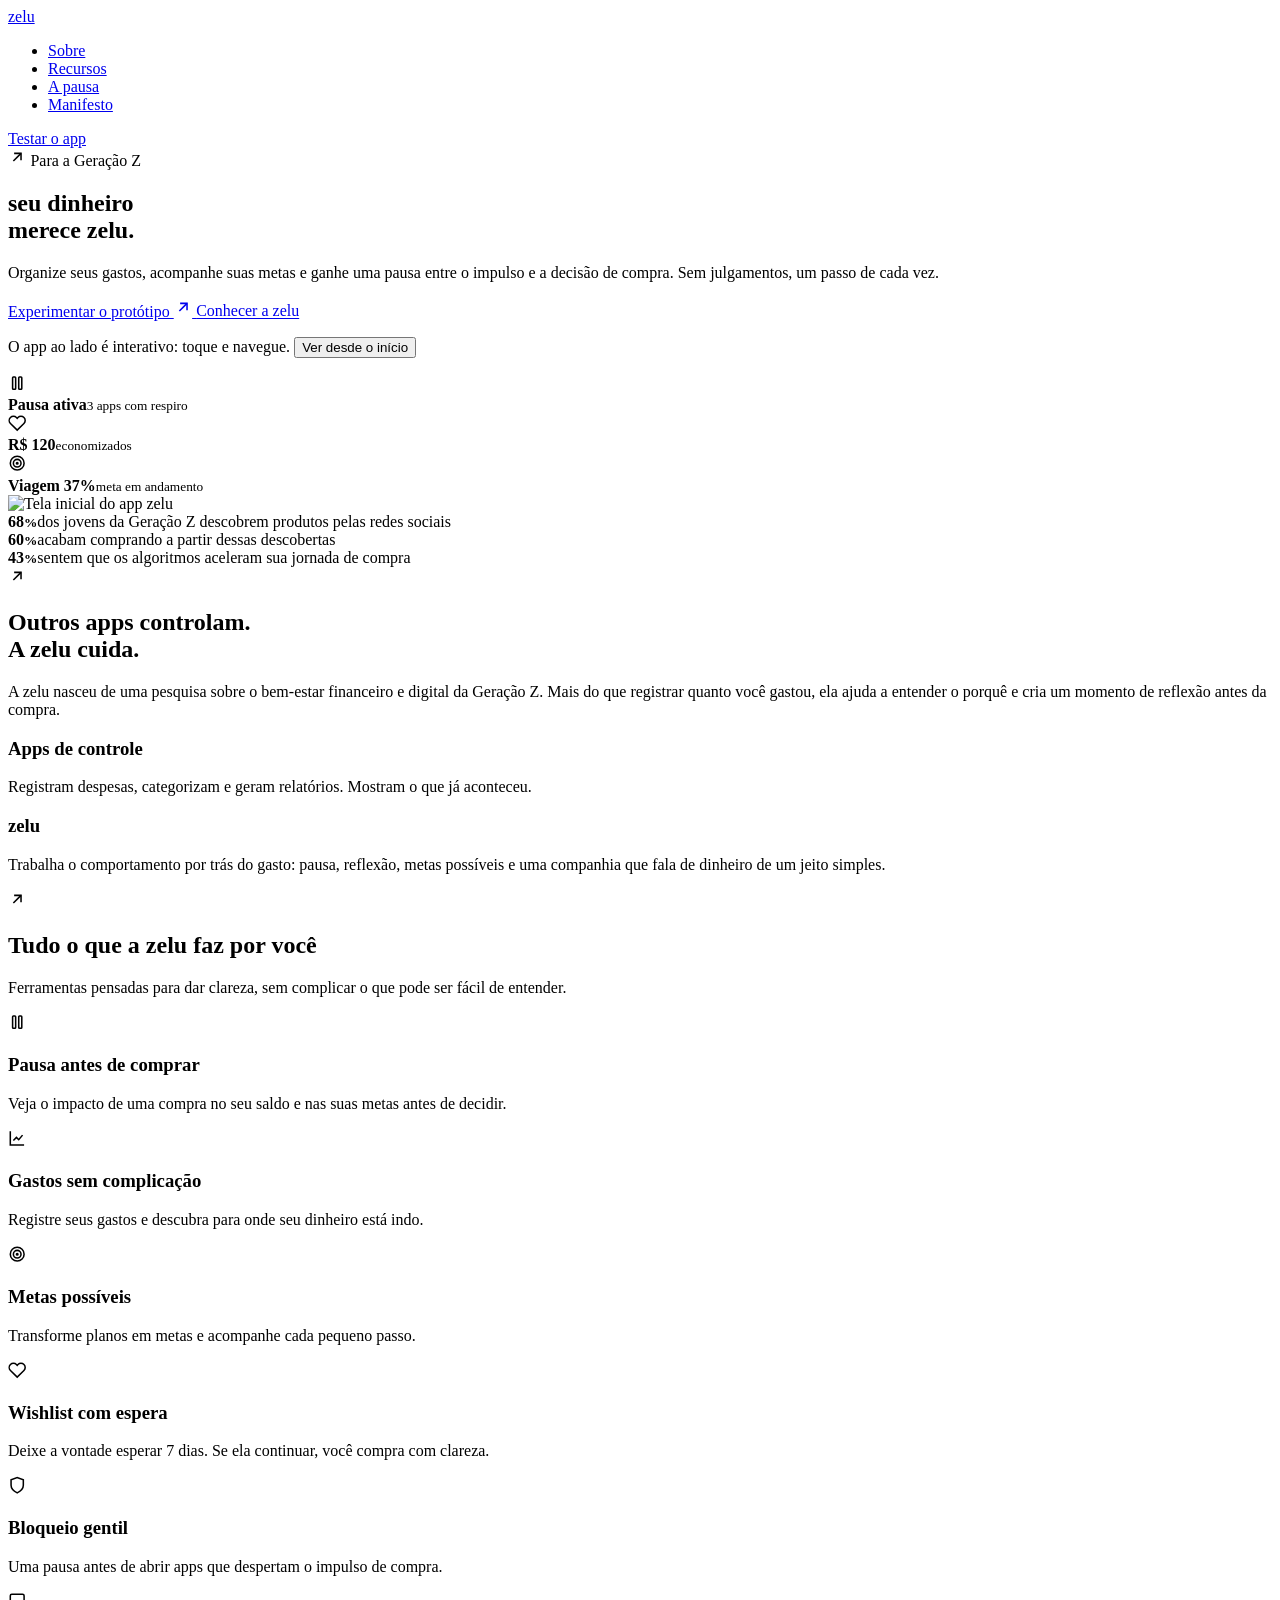
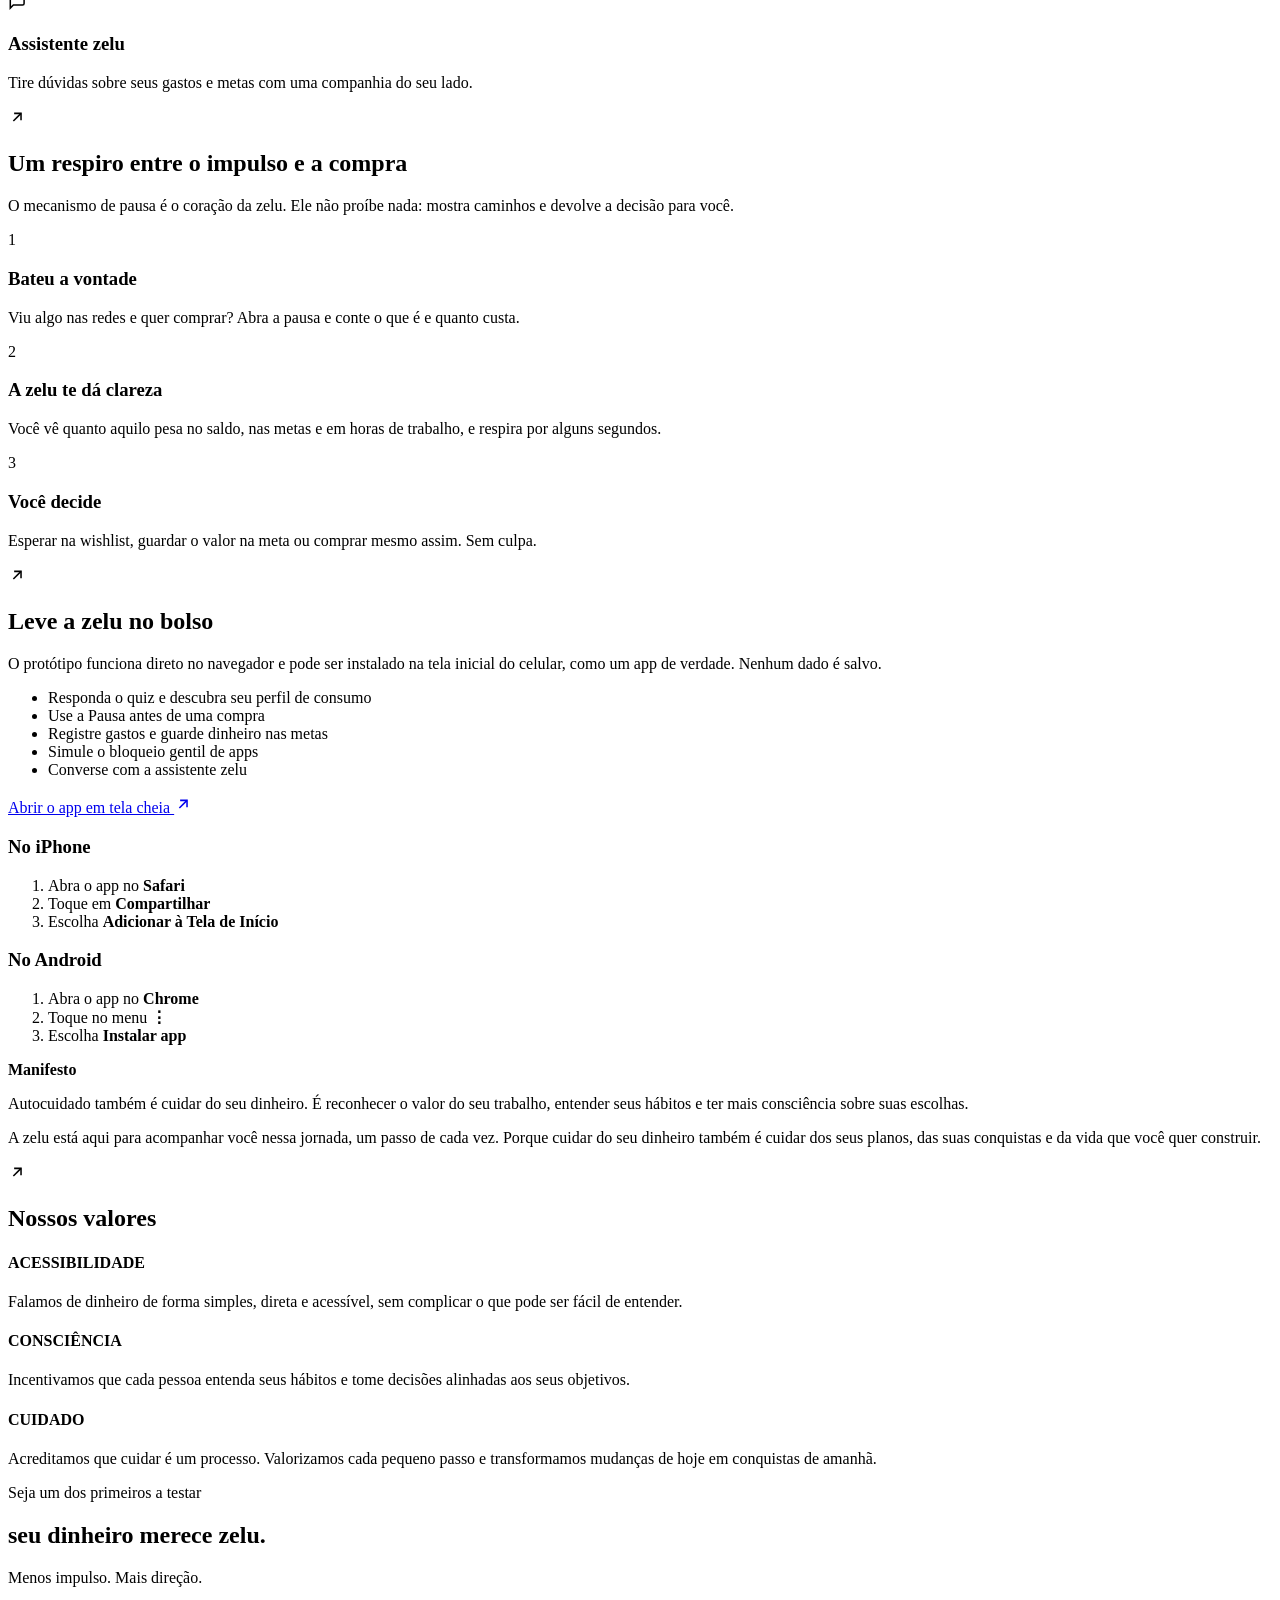
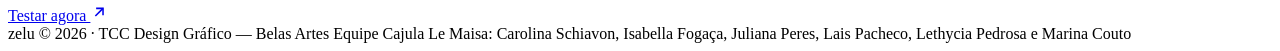
==== commit a92a0adc: "Update print statement from 'Hello' to 'Goodbye'" ====
--- a/index.html
+++ b/index.html
@@ -11,12 +11,13 @@
   <link rel="apple-touch-icon" href="icon-192.png">
   <link rel="preconnect" href="https://fonts.googleapis.com">
   <link href="https://fonts.googleapis.com/css2?family=Nunito:wght@400;500;600;700;800;900&display=swap" rel="stylesheet">
-  <link rel="stylesheet" href="style.css">
+  <link rel="stylesheet" href="zelu.css?v=5">
+  <style>.i{width:1.15em;height:1.15em;fill:none;stroke:currentColor;stroke-width:2}</style>
 </head>
 <body class="lp">
 
 <header class="nav"><div class="wrap">
-  <a href="#" class="logo" aria-label="zelu"><span class="logo-mark"></span></a>
+  <a href="#" class="logo" aria-label="zelu"><span class="logo-mark"><span class="logo-txt">zelu</span></span></a>
   <ul>
     <li><a href="#sobre">Sobre</a></li>
     <li><a href="#recursos">Recursos</a></li>
@@ -34,7 +35,7 @@
         <svg class="i" viewBox="0 0 24 24"><path d="M7 17L17 7"/><path d="M8 7h9v9"/></svg>
         Para a Geração Z
       </span>
-      <h1>seu dinheiro<br>merece <span class="logo-hero" role="img" aria-label="zelu"></span>.</h1>
+      <h1>seu dinheiro<br>merece <span class="logo-hero" role="img" aria-label="zelu"><span class="logo-txt">zelu</span></span>.</h1>
       <p>Organize seus gastos, acompanhe suas metas e ganhe uma pausa entre o impulso e a decisão de compra. Sem julgamentos, um passo de cada vez.</p>
       <div class="ctas">
         <a href="app.html" class="btn">Experimentar o protótipo
@@ -62,6 +63,7 @@
         <div class="iphone">
           <div class="screen">
             <div class="island"></div>
+            <img class="screen-fallback" src="app-home.png" alt="Tela inicial do app zelu">
             <div id="app"></div>
             <div class="homebar"></div>
           </div>
@@ -71,56 +73,54 @@
   </div>
 
   <div class="stats">
-    <div class="stat"><b class="gt">68%</b><span>dos jovens da Geração Z descobrem produtos pelas redes sociais</span></div>
-    <div class="stat"><b class="gt">60%</b><span>acabam comprando a partir dessas descobertas</span></div>
-    <div class="stat"><b class="gt">43%</b><span>sentem que os algoritmos aceleram sua jornada de compra</span></div>
-  </div>
-</div></section>
-
-<div class="pattern"></div>
+    <div class="stat glass"><b class="gt">68<small>%</small></b><span>dos jovens da Geração Z descobrem produtos pelas redes sociais</span></div>
+    <div class="stat glass"><b class="gt">60<small>%</small></b><span>acabam comprando a partir dessas descobertas</span></div>
+    <div class="stat glass"><b class="gt">43<small>%</small></b><span>sentem que os algoritmos aceleram sua jornada de compra</span></div>
+  </div>
+</div></section>
 
 <!-- ===== SOBRE ===== -->
-<section id="sobre"><div class="wrap">
+<section id="sobre" class="orbs"><div class="wrap">
   <div class="sh">
     <div class="arrow"><svg class="i" viewBox="0 0 24 24"><path d="M7 17L17 7"/><path d="M8 7h9v9"/></svg></div>
     <h2 class="t">Outros apps controlam.<br>A zelu <span class="gt">cuida</span>.</h2>
   </div>
   <p class="lead">A zelu nasceu de uma pesquisa sobre o bem-estar financeiro e digital da Geração Z. Mais do que registrar quanto você gastou, ela ajuda a entender o porquê e cria um momento de reflexão antes da compra.</p>
   <div class="vs">
-    <div><h3>Apps de controle</h3><p>Registram despesas, categorizam e geram relatórios. Mostram o que já aconteceu.</p></div>
+    <div class="glass"><h3>Apps de controle</h3><p>Registram despesas, categorizam e geram relatórios. Mostram o que já aconteceu.</p></div>
     <div><h3>zelu</h3><p>Trabalha o comportamento por trás do gasto: pausa, reflexão, metas possíveis e uma companhia que fala de dinheiro de um jeito simples.</p></div>
   </div>
 </div></section>
 
 <!-- ===== RECURSOS ===== -->
-<section id="recursos" class="suave"><div class="wrap">
+<section id="recursos" class="suave textura orbs"><div class="wrap">
   <div class="sh">
     <div class="arrow"><svg class="i" viewBox="0 0 24 24"><path d="M7 17L17 7"/><path d="M8 7h9v9"/></svg></div>
     <h2 class="t">Tudo o que a zelu <span class="gt">faz por você</span></h2>
   </div>
   <p class="lead">Ferramentas pensadas para dar clareza, sem complicar o que pode ser fácil de entender.</p>
   <div class="feats">
-    <div class="feat">
+    <div class="feat glass">
       <div class="e"><svg class="i" viewBox="0 0 24 24"><rect x="6" y="4" width="4" height="16" rx="1"/><rect x="14" y="4" width="4" height="16" rx="1"/></svg></div>
       <h3>Pausa antes de comprar</h3><p>Veja o impacto de uma compra no seu saldo e nas suas metas antes de decidir.</p>
     </div>
-    <div class="feat">
+    <div class="feat glass">
       <div class="e"><svg class="i" viewBox="0 0 24 24"><path d="M3 3v18h18"/><path d="M7 15l4-4 3 3 5-6"/></svg></div>
       <h3>Gastos sem complicação</h3><p>Registre seus gastos e descubra para onde seu dinheiro está indo.</p>
     </div>
-    <div class="feat">
+    <div class="feat glass">
       <div class="e"><svg class="i" viewBox="0 0 24 24"><circle cx="12" cy="12" r="9"/><circle cx="12" cy="12" r="5"/><circle cx="12" cy="12" r="1"/></svg></div>
       <h3>Metas possíveis</h3><p>Transforme planos em metas e acompanhe cada pequeno passo.</p>
     </div>
-    <div class="feat">
+    <div class="feat glass">
       <div class="e"><svg class="i" viewBox="0 0 24 24"><path d="M20.8 4.6a5.5 5.5 0 0 0-7.8 0L12 5.7l-1-1.1a5.5 5.5 0 0 0-7.8 7.8L12 21l8.8-8.6a5.5 5.5 0 0 0 0-7.8z"/></svg></div>
       <h3>Wishlist com espera</h3><p>Deixe a vontade esperar 7 dias. Se ela continuar, você compra com clareza.</p>
     </div>
-    <div class="feat">
+    <div class="feat glass">
       <div class="e"><svg class="i" viewBox="0 0 24 24"><path d="M12 22s8-4 8-10V5l-8-3-8 3v7c0 6 8 10 8 10z"/></svg></div>
       <h3>Bloqueio gentil</h3><p>Uma pausa antes de abrir apps que despertam o impulso de compra.</p>
     </div>
-    <div class="feat">
+    <div class="feat glass">
       <div class="e"><svg class="i" viewBox="0 0 24 24"><path d="M21 15a2 2 0 0 1-2 2H7l-4 4V5a2 2 0 0 1 2-2h14a2 2 0 0 1 2 2z"/></svg></div>
       <h3>Assistente zelu</h3><p>Tire dúvidas sobre seus gastos e metas com uma companhia do seu lado.</p>
     </div>
@@ -128,16 +128,16 @@
 </div></section>
 
 <!-- ===== A PAUSA ===== -->
-<section id="pausa"><div class="wrap">
+<section id="pausa" class="orbs"><div class="wrap">
   <div class="sh">
     <div class="arrow"><svg class="i" viewBox="0 0 24 24"><path d="M7 17L17 7"/><path d="M8 7h9v9"/></svg></div>
     <h2 class="t">Um respiro entre o <span class="gt">impulso</span> e a compra</h2>
   </div>
   <p class="lead">O mecanismo de pausa é o coração da zelu. Ele não proíbe nada: mostra caminhos e devolve a decisão para você.</p>
   <div class="steps">
-    <div class="stp"><div class="n">1</div><h3>Bateu a vontade</h3><p>Viu algo nas redes e quer comprar? Abra a pausa e conte o que é e quanto custa.</p></div>
-    <div class="stp"><div class="n">2</div><h3>A zelu te dá clareza</h3><p>Você vê quanto aquilo pesa no saldo, nas metas e em horas de trabalho, e respira por alguns segundos.</p></div>
-    <div class="stp"><div class="n">3</div><h3>Você decide</h3><p>Esperar na wishlist, guardar o valor na meta ou comprar mesmo assim. Sem culpa.</p></div>
+    <div class="stp glass"><div class="n">1</div><h3>Bateu a vontade</h3><p>Viu algo nas redes e quer comprar? Abra a pausa e conte o que é e quanto custa.</p></div>
+    <div class="stp glass"><div class="n">2</div><h3>A zelu te dá clareza</h3><p>Você vê quanto aquilo pesa no saldo, nas metas e em horas de trabalho, e respira por alguns segundos.</p></div>
+    <div class="stp glass"><div class="n">3</div><h3>Você decide</h3><p>Esperar na wishlist, guardar o valor na meta ou comprar mesmo assim. Sem culpa.</p></div>
   </div>
 </div></section>
 
@@ -161,16 +161,16 @@
     </a>
   </div>
   <div class="inst">
-    <div>
-      <h3><svg class="i" viewBox="0 0 24 24"><rect x="5" y="2" width="14" height="20" rx="3"/><path d="M11 18h2"/></svg> No iPhone</h3>
+    <div class="glass-escuro">
+      <h3>No iPhone</h3>
       <ol>
         <li>Abra o app no <b>Safari</b></li>
         <li>Toque em <b>Compartilhar</b></li>
         <li>Escolha <b>Adicionar à Tela de Início</b></li>
       </ol>
     </div>
-    <div>
-      <h3><svg class="i" viewBox="0 0 24 24"><rect x="5" y="2" width="14" height="20" rx="3"/><path d="M11 18h2"/></svg> No Android</h3>
+    <div class="glass-escuro">
+      <h3>No Android</h3>
       <ol>
         <li>Abra o app no <b>Chrome</b></li>
         <li>Toque no menu <b>⋮</b></li>
@@ -190,21 +190,22 @@
 </div></section>
 
 <!-- ===== VALORES ===== -->
-<section style="padding-top:0"><div class="wrap">
+<section class="orbs" style="padding-top:0"><div class="wrap">
   <div class="sh">
     <div class="arrow"><svg class="i" viewBox="0 0 24 24"><path d="M7 17L17 7"/><path d="M8 7h9v9"/></svg></div>
     <h2 class="t">Nossos <span class="gt">valores</span></h2>
   </div>
   <div class="vals">
-    <div class="val"><h4>ACESSIBILIDADE</h4><p>Falamos de dinheiro de forma simples, direta e acessível, sem complicar o que pode ser fácil de entender.</p></div>
-    <div class="val"><h4>CONSCIÊNCIA</h4><p>Incentivamos que cada pessoa entenda seus hábitos e tome decisões alinhadas aos seus objetivos.</p></div>
-    <div class="val"><h4>CUIDADO</h4><p>Acreditamos que cuidar é um processo. Valorizamos cada pequeno passo e transformamos mudanças de hoje em conquistas de amanhã.</p></div>
+    <div class="val glass"><h4>ACESSIBILIDADE</h4><p>Falamos de dinheiro de forma simples, direta e acessível, sem complicar o que pode ser fácil de entender.</p></div>
+    <div class="val glass"><h4>CONSCIÊNCIA</h4><p>Incentivamos que cada pessoa entenda seus hábitos e tome decisões alinhadas aos seus objetivos.</p></div>
+    <div class="val glass"><h4>CUIDADO</h4><p>Acreditamos que cuidar é um processo. Valorizamos cada pequeno passo e transformamos mudanças de hoje em conquistas de amanhã.</p></div>
   </div>
 </div></section>
 
 <!-- ===== CTA FINAL ===== -->
-<section class="cta suave"><div class="wrap">
-  <h2 class="t">seu dinheiro merece <span class="gt">zelu</span>.</h2>
+<section class="cta suave textura orbs"><div class="wrap">
+  <span class="badge">Seja um dos primeiros a testar</span>
+  <h2 class="t">seu dinheiro merece <span class="logo-hero" role="img" aria-label="zelu"><span class="logo-txt">zelu</span></span>.</h2>
   <p class="lead">Menos impulso. Mais direção.</p>
   <a href="app.html" class="btn">Testar agora
     <svg class="i" viewBox="0 0 24 24"><path d="M7 17L17 7"/><path d="M8 7h9v9"/></svg>
@@ -212,11 +213,22 @@
 </div></section>
 
 <footer><div class="wrap">
-  <span class="foot-logo"><span class="logo-mark sm"></span> © 2026 · TCC Design Gráfico — Belas Artes</span>
+  <span class="foot-logo"><span class="logo-mark sm"><span class="logo-txt">zelu</span></span> © 2026 · TCC Design Gráfico — Belas Artes</span>
   <span>Equipe Cajula Le Maisa: Carolina Schiavon, Isabella Fogaça, Juliana Peres, Lais Pacheco, Lethycia Pedrosa e Marina Couto</span>
 </div></footer>
 
-<script src="app.js"></script>
-<script>reset('home');</script>
+<script src="app.js?v=5"></script>
+<script>
+  (function () {
+    // App dentro do mockup; se não carregar, mostra a imagem app-home.png
+    var tela = document.querySelector('.screen');
+    try { reset('home'); } catch (e) { tela.classList.add('sem-app'); }
+
+    // Logo: só usa o SVG se o arquivo existir; senão fica o "zelu" em degradê
+    var img = new Image();
+    img.onload = function () { document.documentElement.classList.add('tem-logo'); };
+    img.src = 'logo-zelu.svg';
+  })();
+</script>
 </body>
-</html>+</html>
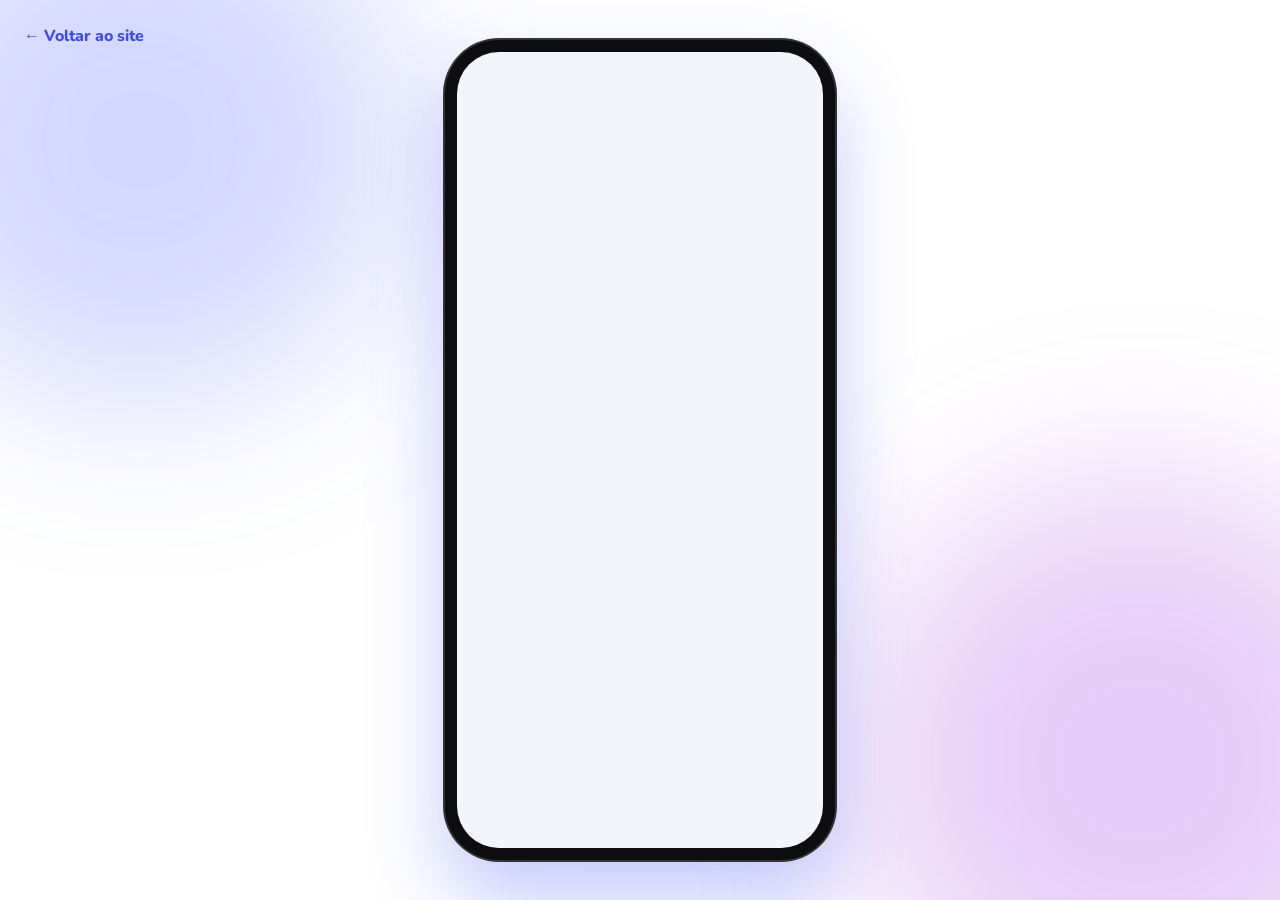
==== commit dc0149a8: "Update index.html" ====
--- a/index.html
+++ b/index.html
@@ -2,233 +2,70 @@
 <html lang="pt-BR">
 <head>
   <meta charset="UTF-8">
-  <meta name="viewport" content="width=device-width, initial-scale=1.0">
-  <title>zelu — seu dinheiro merece zelu.</title>
-  <meta name="description" content="zelu: app financeiro para a Geração Z com organização de gastos, metas e mecanismos de pausa contra compras por impulso.">
+  <meta name="viewport" content="width=device-width, initial-scale=1.0, viewport-fit=cover">
+  <title>zelu — app</title>
   <meta name="theme-color" content="#3a4bf3">
+  <meta name="apple-mobile-web-app-capable" content="yes">
+  <meta name="mobile-web-app-capable" content="yes">
+  <meta name="apple-mobile-web-app-status-bar-style" content="black-translucent">
+  <meta name="apple-mobile-web-app-title" content="zelu">
   <link rel="manifest" href="manifest.json">
   <link rel="icon" href="icon.svg" type="image/svg+xml">
   <link rel="apple-touch-icon" href="icon-192.png">
   <link rel="preconnect" href="https://fonts.googleapis.com">
   <link href="https://fonts.googleapis.com/css2?family=Nunito:wght@400;500;600;700;800;900&display=swap" rel="stylesheet">
-  <link rel="stylesheet" href="zelu.css?v=5">
-  <style>.i{width:1.15em;height:1.15em;fill:none;stroke:currentColor;stroke-width:2}</style>
+  <link rel="stylesheet" href="zelu.css?v=6">
+  <script>
+    if (new URLSearchParams(location.search).has('mockup')) document.documentElement.classList.add('mockup');
+  </script>
+  <style>
+    html,body{height:100%;overflow:hidden;background:#F4F5FA}
+    body{display:flex;align-items:center;justify-content:center}
+    .app-shell{width:100%;height:100dvh;position:relative}
+    .app-shell #app{border-radius:0}
+    .in{font-size:16px}
+    .back-site{display:none}
+
+    /* CELULAR: tela cheia */
+    @media (max-width:599px){
+      #app .sb{display:none}
+      .app-shell .scr:not(.full){padding-top:calc(18px + env(safe-area-inset-top))}
+      .app-shell .splash{padding-top:calc(90px + env(safe-area-inset-top))}
+      .app-shell .bn{height:calc(82px + env(safe-area-inset-bottom));padding-bottom:calc(14px + env(safe-area-inset-bottom))}
+      .app-shell .cbar{padding-bottom:calc(22px + env(safe-area-inset-bottom))}
+    }
+
+    /* DENTRO DO MOCKUP DA LANDING PAGE */
+    html.mockup,html.mockup body{background:#F4F5FA}
+    html.mockup .app-shell{height:100vh}
+    html.mockup #app .sb{display:flex}
+    html.mockup .app-shell .scr:not(.full){padding-top:56px}
+    html.mockup .app-shell .splash{padding-top:120px}
+    html.mockup .app-shell .bn{height:86px;padding-bottom:18px}
+    html.mockup .app-shell .cbar{padding-bottom:26px}
+
+    /* COMPUTADOR: moldura de celular sobre fundo branco da marca */
+    @media (min-width:600px){
+      body{background:#ffffff}
+      body::before,body::after{content:'';position:fixed;border-radius:50%;filter:blur(90px);pointer-events:none}
+      body::before{width:520px;height:520px;left:-120px;top:-120px;background:rgba(58,75,243,.22)}
+      body::after{width:560px;height:560px;right:-140px;bottom:-140px;background:rgba(129,2,207,.2)}
+      .app-shell{width:390px;height:min(820px,94dvh);border-radius:54px;padding:12px;background:#0d0d0f;box-shadow:0 0 0 2px #333,0 40px 80px rgba(58,75,243,.3);z-index:1}
+      .app-shell #app{border-radius:42px}
+      .back-site{display:inline-flex;position:fixed;top:24px;left:24px;color:#3a4bf3;font-weight:800;gap:8px;align-items:center;z-index:2}
+      .back-site:hover{color:#8102cf}
+    }
+  </style>
 </head>
-<body class="lp">
+<body>
+  <a href="index.html" class="back-site">← Voltar ao site</a>
+  <div class="app-shell"><div id="app"></div></div>
 
-<header class="nav"><div class="wrap">
-  <a href="#" class="logo" aria-label="zelu"><span class="logo-mark"><span class="logo-txt">zelu</span></span></a>
-  <ul>
-    <li><a href="#sobre">Sobre</a></li>
-    <li><a href="#recursos">Recursos</a></li>
-    <li><a href="#pausa">A pausa</a></li>
-    <li><a href="#manifesto">Manifesto</a></li>
-  </ul>
-  <a href="app.html" class="btn">Testar o app</a>
-</div></header>
-
-<!-- ===== HERO ===== -->
-<section class="hero2"><div class="wrap">
-  <div class="hero-grid">
-    <div class="hero-copy">
-      <span class="badge">
-        <svg class="i" viewBox="0 0 24 24"><path d="M7 17L17 7"/><path d="M8 7h9v9"/></svg>
-        Para a Geração Z
-      </span>
-      <h1>seu dinheiro<br>merece <span class="logo-hero" role="img" aria-label="zelu"><span class="logo-txt">zelu</span></span>.</h1>
-      <p>Organize seus gastos, acompanhe suas metas e ganhe uma pausa entre o impulso e a decisão de compra. Sem julgamentos, um passo de cada vez.</p>
-      <div class="ctas">
-        <a href="app.html" class="btn">Experimentar o protótipo
-          <svg class="i" viewBox="0 0 24 24"><path d="M7 17L17 7"/><path d="M8 7h9v9"/></svg>
-        </a>
-        <a href="#sobre" class="btn gh">Conhecer a zelu</a>
-      </div>
-      <p class="hint">O app ao lado é interativo: toque e navegue. <button onclick="resetApp()">Ver desde o início</button></p>
-    </div>
-
-    <div class="mock">
-      <div class="float">
-        <div class="fb a">
-          <span class="fb-ic"><svg class="i" viewBox="0 0 24 24"><rect x="6" y="4" width="4" height="16" rx="1"/><rect x="14" y="4" width="4" height="16" rx="1"/></svg></span>
-          <div><b>Pausa ativa</b><small>3 apps com respiro</small></div>
-        </div>
-        <div class="fb b">
-          <span class="fb-ic"><svg class="i" viewBox="0 0 24 24"><path d="M20.8 4.6a5.5 5.5 0 0 0-7.8 0L12 5.7l-1-1.1a5.5 5.5 0 0 0-7.8 7.8L12 21l8.8-8.6a5.5 5.5 0 0 0 0-7.8z"/></svg></span>
-          <div><b>R$ 120</b><small>economizados</small></div>
-        </div>
-        <div class="fb c">
-          <span class="fb-ic"><svg class="i" viewBox="0 0 24 24"><circle cx="12" cy="12" r="9"/><circle cx="12" cy="12" r="5"/><circle cx="12" cy="12" r="1"/></svg></span>
-          <div><b>Viagem 37%</b><small>meta em andamento</small></div>
-        </div>
-        <div class="iphone">
-          <div class="screen">
-            <div class="island"></div>
-            <img class="screen-fallback" src="app-home.png" alt="Tela inicial do app zelu">
-            <div id="app"></div>
-            <div class="homebar"></div>
-          </div>
-        </div>
-      </div>
-    </div>
-  </div>
-
-  <div class="stats">
-    <div class="stat glass"><b class="gt">68<small>%</small></b><span>dos jovens da Geração Z descobrem produtos pelas redes sociais</span></div>
-    <div class="stat glass"><b class="gt">60<small>%</small></b><span>acabam comprando a partir dessas descobertas</span></div>
-    <div class="stat glass"><b class="gt">43<small>%</small></b><span>sentem que os algoritmos aceleram sua jornada de compra</span></div>
-  </div>
-</div></section>
-
-<!-- ===== SOBRE ===== -->
-<section id="sobre" class="orbs"><div class="wrap">
-  <div class="sh">
-    <div class="arrow"><svg class="i" viewBox="0 0 24 24"><path d="M7 17L17 7"/><path d="M8 7h9v9"/></svg></div>
-    <h2 class="t">Outros apps controlam.<br>A zelu <span class="gt">cuida</span>.</h2>
-  </div>
-  <p class="lead">A zelu nasceu de uma pesquisa sobre o bem-estar financeiro e digital da Geração Z. Mais do que registrar quanto você gastou, ela ajuda a entender o porquê e cria um momento de reflexão antes da compra.</p>
-  <div class="vs">
-    <div class="glass"><h3>Apps de controle</h3><p>Registram despesas, categorizam e geram relatórios. Mostram o que já aconteceu.</p></div>
-    <div><h3>zelu</h3><p>Trabalha o comportamento por trás do gasto: pausa, reflexão, metas possíveis e uma companhia que fala de dinheiro de um jeito simples.</p></div>
-  </div>
-</div></section>
-
-<!-- ===== RECURSOS ===== -->
-<section id="recursos" class="suave textura orbs"><div class="wrap">
-  <div class="sh">
-    <div class="arrow"><svg class="i" viewBox="0 0 24 24"><path d="M7 17L17 7"/><path d="M8 7h9v9"/></svg></div>
-    <h2 class="t">Tudo o que a zelu <span class="gt">faz por você</span></h2>
-  </div>
-  <p class="lead">Ferramentas pensadas para dar clareza, sem complicar o que pode ser fácil de entender.</p>
-  <div class="feats">
-    <div class="feat glass">
-      <div class="e"><svg class="i" viewBox="0 0 24 24"><rect x="6" y="4" width="4" height="16" rx="1"/><rect x="14" y="4" width="4" height="16" rx="1"/></svg></div>
-      <h3>Pausa antes de comprar</h3><p>Veja o impacto de uma compra no seu saldo e nas suas metas antes de decidir.</p>
-    </div>
-    <div class="feat glass">
-      <div class="e"><svg class="i" viewBox="0 0 24 24"><path d="M3 3v18h18"/><path d="M7 15l4-4 3 3 5-6"/></svg></div>
-      <h3>Gastos sem complicação</h3><p>Registre seus gastos e descubra para onde seu dinheiro está indo.</p>
-    </div>
-    <div class="feat glass">
-      <div class="e"><svg class="i" viewBox="0 0 24 24"><circle cx="12" cy="12" r="9"/><circle cx="12" cy="12" r="5"/><circle cx="12" cy="12" r="1"/></svg></div>
-      <h3>Metas possíveis</h3><p>Transforme planos em metas e acompanhe cada pequeno passo.</p>
-    </div>
-    <div class="feat glass">
-      <div class="e"><svg class="i" viewBox="0 0 24 24"><path d="M20.8 4.6a5.5 5.5 0 0 0-7.8 0L12 5.7l-1-1.1a5.5 5.5 0 0 0-7.8 7.8L12 21l8.8-8.6a5.5 5.5 0 0 0 0-7.8z"/></svg></div>
-      <h3>Wishlist com espera</h3><p>Deixe a vontade esperar 7 dias. Se ela continuar, você compra com clareza.</p>
-    </div>
-    <div class="feat glass">
-      <div class="e"><svg class="i" viewBox="0 0 24 24"><path d="M12 22s8-4 8-10V5l-8-3-8 3v7c0 6 8 10 8 10z"/></svg></div>
-      <h3>Bloqueio gentil</h3><p>Uma pausa antes de abrir apps que despertam o impulso de compra.</p>
-    </div>
-    <div class="feat glass">
-      <div class="e"><svg class="i" viewBox="0 0 24 24"><path d="M21 15a2 2 0 0 1-2 2H7l-4 4V5a2 2 0 0 1 2-2h14a2 2 0 0 1 2 2z"/></svg></div>
-      <h3>Assistente zelu</h3><p>Tire dúvidas sobre seus gastos e metas com uma companhia do seu lado.</p>
-    </div>
-  </div>
-</div></section>
-
-<!-- ===== A PAUSA ===== -->
-<section id="pausa" class="orbs"><div class="wrap">
-  <div class="sh">
-    <div class="arrow"><svg class="i" viewBox="0 0 24 24"><path d="M7 17L17 7"/><path d="M8 7h9v9"/></svg></div>
-    <h2 class="t">Um respiro entre o <span class="gt">impulso</span> e a compra</h2>
-  </div>
-  <p class="lead">O mecanismo de pausa é o coração da zelu. Ele não proíbe nada: mostra caminhos e devolve a decisão para você.</p>
-  <div class="steps">
-    <div class="stp glass"><div class="n">1</div><h3>Bateu a vontade</h3><p>Viu algo nas redes e quer comprar? Abra a pausa e conte o que é e quanto custa.</p></div>
-    <div class="stp glass"><div class="n">2</div><h3>A zelu te dá clareza</h3><p>Você vê quanto aquilo pesa no saldo, nas metas e em horas de trabalho, e respira por alguns segundos.</p></div>
-    <div class="stp glass"><div class="n">3</div><h3>Você decide</h3><p>Esperar na wishlist, guardar o valor na meta ou comprar mesmo assim. Sem culpa.</p></div>
-  </div>
-</div></section>
-
-<!-- ===== PROTÓTIPO / INSTALAR ===== -->
-<section id="prototipo" class="degrade"><div class="wrap proto">
-  <div>
-    <div class="sh">
-      <div class="arrow claro"><svg class="i" viewBox="0 0 24 24"><path d="M7 17L17 7"/><path d="M8 7h9v9"/></svg></div>
-      <h2 class="t">Leve a zelu no bolso</h2>
-    </div>
-    <p class="lead">O protótipo funciona direto no navegador e pode ser instalado na tela inicial do celular, como um app de verdade. Nenhum dado é salvo.</p>
-    <ul>
-      <li>Responda o quiz e descubra seu perfil de consumo</li>
-      <li>Use a Pausa antes de uma compra</li>
-      <li>Registre gastos e guarde dinheiro nas metas</li>
-      <li>Simule o bloqueio gentil de apps</li>
-      <li>Converse com a assistente zelu</li>
-    </ul>
-    <a href="app.html" class="btn claro">Abrir o app em tela cheia
-      <svg class="i" viewBox="0 0 24 24"><path d="M7 17L17 7"/><path d="M8 7h9v9"/></svg>
-    </a>
-  </div>
-  <div class="inst">
-    <div class="glass-escuro">
-      <h3>No iPhone</h3>
-      <ol>
-        <li>Abra o app no <b>Safari</b></li>
-        <li>Toque em <b>Compartilhar</b></li>
-        <li>Escolha <b>Adicionar à Tela de Início</b></li>
-      </ol>
-    </div>
-    <div class="glass-escuro">
-      <h3>No Android</h3>
-      <ol>
-        <li>Abra o app no <b>Chrome</b></li>
-        <li>Toque no menu <b>⋮</b></li>
-        <li>Escolha <b>Instalar app</b></li>
-      </ol>
-    </div>
-  </div>
-</div></section>
-
-<!-- ===== MANIFESTO ===== -->
-<section id="manifesto"><div class="wrap">
-  <div class="manif">
-    <strong>Manifesto</strong>
-    <p>Autocuidado também é cuidar do seu dinheiro. É reconhecer o valor do seu trabalho, entender seus hábitos e ter mais consciência sobre suas escolhas.</p>
-    <p>A zelu está aqui para acompanhar você nessa jornada, um passo de cada vez. Porque cuidar do seu dinheiro também é cuidar dos seus planos, das suas conquistas e da vida que você quer construir.</p>
-  </div>
-</div></section>
-
-<!-- ===== VALORES ===== -->
-<section class="orbs" style="padding-top:0"><div class="wrap">
-  <div class="sh">
-    <div class="arrow"><svg class="i" viewBox="0 0 24 24"><path d="M7 17L17 7"/><path d="M8 7h9v9"/></svg></div>
-    <h2 class="t">Nossos <span class="gt">valores</span></h2>
-  </div>
-  <div class="vals">
-    <div class="val glass"><h4>ACESSIBILIDADE</h4><p>Falamos de dinheiro de forma simples, direta e acessível, sem complicar o que pode ser fácil de entender.</p></div>
-    <div class="val glass"><h4>CONSCIÊNCIA</h4><p>Incentivamos que cada pessoa entenda seus hábitos e tome decisões alinhadas aos seus objetivos.</p></div>
-    <div class="val glass"><h4>CUIDADO</h4><p>Acreditamos que cuidar é um processo. Valorizamos cada pequeno passo e transformamos mudanças de hoje em conquistas de amanhã.</p></div>
-  </div>
-</div></section>
-
-<!-- ===== CTA FINAL ===== -->
-<section class="cta suave textura orbs"><div class="wrap">
-  <span class="badge">Seja um dos primeiros a testar</span>
-  <h2 class="t">seu dinheiro merece <span class="logo-hero" role="img" aria-label="zelu"><span class="logo-txt">zelu</span></span>.</h2>
-  <p class="lead">Menos impulso. Mais direção.</p>
-  <a href="app.html" class="btn">Testar agora
-    <svg class="i" viewBox="0 0 24 24"><path d="M7 17L17 7"/><path d="M8 7h9v9"/></svg>
-  </a>
-</div></section>
-
-<footer><div class="wrap">
-  <span class="foot-logo"><span class="logo-mark sm"><span class="logo-txt">zelu</span></span> © 2026 · TCC Design Gráfico — Belas Artes</span>
-  <span>Equipe Cajula Le Maisa: Carolina Schiavon, Isabella Fogaça, Juliana Peres, Lais Pacheco, Lethycia Pedrosa e Marina Couto</span>
-</div></footer>
-
-<script src="app.js?v=5"></script>
-<script>
-  (function () {
-    // App dentro do mockup; se não carregar, mostra a imagem app-home.png
-    var tela = document.querySelector('.screen');
-    try { reset('home'); } catch (e) { tela.classList.add('sem-app'); }
-
-    // Logo: só usa o SVG se o arquivo existir; senão fica o "zelu" em degradê
-    var img = new Image();
-    img.onload = function () { document.documentElement.classList.add('tem-logo'); };
-    img.src = 'logo-zelu.svg';
-  })();
-</script>
+  <script src="app.js?v=6"></script>
+  <script>
+    if ('serviceWorker' in navigator) {
+      window.addEventListener('load', () => navigator.serviceWorker.register('sw.js'));
+    }
+  </script>
 </body>
 </html>
--- a/zelu.css
+++ b/zelu.css
@@ -0,0 +1,315 @@
+/* ===== MARCA ZELU ===== */
+:root{
+  --azul:#3a4bf3;
+  --roxo:#8102cf;
+  --grad:linear-gradient(45deg,#3a4bf3 0%,#8102cf 100%);
+  --grad-fundo:linear-gradient(90deg,#3a4bf3 0%,#8102cf 100%);
+  --branco:#ffffff;
+  --suave:#f5f5fb;
+  --preto:#111111;
+  --txt:#10132B;
+  --mut:#5f6278;
+  --line:#E6E7F0;
+}
+*{box-sizing:border-box;margin:0;padding:0}
+html{scroll-behavior:smooth}
+body{font-family:'Nunito',sans-serif;background:var(--branco);color:var(--txt);line-height:1.5}
+button{font-family:inherit;cursor:pointer;border:none;background:none;color:inherit}
+a{color:inherit;text-decoration:none}
+.wrap{max-width:1160px;margin:0 auto;padding:0 24px}
+.i{width:1.15em;height:1.15em;fill:none;stroke:currentColor;stroke-width:2;stroke-linecap:round;stroke-linejoin:round;flex-shrink:0}
+.gt{background:var(--grad);-webkit-background-clip:text;background-clip:text;color:transparent;-webkit-box-decoration-break:clone;box-decoration-break:clone}
+.gt small{font-size:.5em;font-weight:800;margin-left:2px}
+
+/* ===== LOGO ===== */
+.logo-txt{font-weight:900;letter-spacing:-.02em;background:var(--grad);-webkit-background-clip:text;background-clip:text;color:transparent}
+.logo-mark{display:block;width:92px;height:40px}
+.logo-mark .logo-txt{font-size:30px;line-height:40px}
+.logo-mark.sm{display:inline-block;width:56px;height:24px;vertical-align:middle}
+.logo-mark.sm .logo-txt{font-size:20px;line-height:24px}
+.logo-hero{display:inline-block;position:relative}
+.tem-logo .logo-mark,.tem-logo .logo-hero{background:var(--grad);-webkit-mask:url(logo-zelu.svg) no-repeat left center/contain;mask:url(logo-zelu.svg) no-repeat left center/contain}
+.tem-logo .logo-hero{overflow:hidden;width:2.3em;height:1.05em;vertical-align:-0.18em;-webkit-mask-position:center bottom;mask-position:center bottom;animation:logoIn .9s .2s cubic-bezier(.2,.8,.2,1) both}
+.tem-logo .logo-hero::after{content:'';position:absolute;inset:0;background:linear-gradient(105deg,transparent 35%,rgba(255,255,255,.7) 50%,transparent 65%);transform:translateX(-120%);animation:brilho 4s 1.4s ease-in-out infinite}
+.tem-logo .logo-txt{opacity:0}
+@keyframes logoIn{from{opacity:0;transform:translateY(.25em) scale(.96);filter:blur(6px)}to{opacity:1;transform:none;filter:none}}
+@keyframes brilho{0%{transform:translateX(-120%)}35%,100%{transform:translateX(120%)}}
+@media (prefers-reduced-motion:reduce){.logo-hero,.logo-hero::after,.float,.fb{animation:none!important}}
+
+/* ===== BOTÕES ===== */
+.btn{display:inline-flex;align-items:center;gap:8px;background:var(--grad);color:#fff;font-weight:800;padding:14px 28px;border-radius:999px;font-size:16px;box-shadow:0 10px 30px rgba(58,75,243,.3);transition:.2s}
+.btn:hover{transform:translateY(-2px);box-shadow:0 14px 34px rgba(129,2,207,.3)}
+.btn.gh{background:transparent;color:var(--azul);border:1.5px solid var(--azul);box-shadow:none}
+.btn.claro{background:#fff;color:var(--azul);box-shadow:0 10px 30px rgba(0,0,0,.15)}
+
+/* ===== NAV ===== */
+header.nav{position:sticky;top:0;z-index:50;background:rgba(255,255,255,.85);backdrop-filter:blur(12px);border-bottom:1px solid var(--line)}
+.nav .wrap{display:flex;align-items:center;justify-content:space-between;height:72px}
+.nav ul{display:flex;gap:28px;list-style:none;font-weight:700;color:var(--mut)}
+.nav ul a:hover{color:var(--azul)}
+.nav .btn{padding:10px 20px;font-size:14px}
+
+/* ===== HERO ===== */
+.hero2{position:relative;padding:80px 0;overflow:hidden}
+.hero2::before,.hero2::after{content:'';position:absolute;border-radius:50%;filter:blur(70px);pointer-events:none}
+.hero2::before{width:520px;height:520px;left:-160px;top:-120px;background:rgba(58,75,243,.18)}
+.hero2::after{width:560px;height:560px;right:-160px;top:80px;background:rgba(129,2,207,.16)}
+.hero-grid{display:grid;grid-template-columns:1.05fr .95fr;gap:40px;align-items:center;position:relative;z-index:1}
+.badge{display:inline-flex;gap:8px;align-items:center;padding:8px 18px;border-radius:999px;background:var(--grad);color:#fff;font-weight:700;font-size:13px;letter-spacing:1px;text-transform:uppercase}
+.hero-copy h1{font-size:clamp(44px,6.5vw,88px);line-height:1.05;font-weight:500;margin:28px 0 22px;letter-spacing:-2px;color:var(--preto)}
+.hero-copy p{max-width:560px;color:var(--mut);font-size:19px;margin:0 0 34px}
+.ctas{display:flex;gap:14px;flex-wrap:wrap}
+.hero-copy .hint{font-size:14px;color:var(--mut);margin:18px 0 0}
+.hero-copy .hint button{color:var(--azul);font-weight:800;text-decoration:underline}
+.stats{display:grid;grid-template-columns:repeat(3,1fr);gap:18px;margin-top:70px;position:relative;z-index:1}
+.stat{background:#fff;border:1px solid var(--line);border-radius:24px;padding:26px}
+.stat b{font-size:52px;font-weight:900;display:inline-block;line-height:1.05;margin-bottom:6px}
+.stat span{display:block;color:var(--mut)}
+
+/* ===== IPHONE FLUTUANTE ===== */
+.mock{position:relative;display:flex;justify-content:center;padding:20px 0}
+.mock::before{content:'';position:absolute;width:480px;height:480px;top:50%;left:50%;transform:translate(-50%,-50%);border-radius:50%;background:var(--grad);opacity:.22;filter:blur(60px);pointer-events:none}
+.float{animation:flt 6s ease-in-out infinite;position:relative}
+@keyframes flt{0%,100%{transform:translateY(0) rotate(-2deg)}50%{transform:translateY(-18px) rotate(1deg)}}
+.iphone{position:relative;width:360px;height:760px;border-radius:62px;padding:12px;
+  background:linear-gradient(145deg,#4a4a52 0%,#16161a 35%,#0d0d10 65%,#3a3a42 100%);
+  box-shadow:inset 0 0 0 2px #6b6b74,inset 0 0 0 7px #0b0b0d,0 50px 100px rgba(58,75,243,.3),0 25px 50px rgba(16,19,43,.25)}
+.iphone::before{content:'';position:absolute;right:-4px;top:200px;width:4px;height:96px;border-radius:0 3px 3px 0;background:#3a3a42}
+.iphone::after{content:'';position:absolute;left:-4px;top:170px;width:4px;height:60px;border-radius:3px 0 0 3px;background:#3a3a42;box-shadow:0 80px 0 #3a3a42}
+.screen{position:relative;width:100%;height:100%;border-radius:50px;overflow:hidden;background:#F4F5FA}
+.screen #app{border-radius:0}
+.screen-fallback{position:absolute;inset:0;width:100%;height:100%;object-fit:cover;display:none}
+.sem-app .screen-fallback{display:block}
+.sem-app #app{display:none}
+.island{position:absolute;top:11px;left:50%;transform:translateX(-50%);width:108px;height:31px;border-radius:20px;background:#000;z-index:40;pointer-events:none}
+.homebar{position:absolute;bottom:7px;left:50%;transform:translateX(-50%);width:120px;height:5px;border-radius:9px;background:rgba(16,19,43,.35);z-index:40;pointer-events:none}
+.fb{position:absolute;z-index:4;display:flex;align-items:center;gap:10px;background:#fff;color:var(--txt);padding:12px 16px;border-radius:18px;border:1px solid var(--line);box-shadow:0 20px 40px rgba(16,19,43,.12);font-size:14px;line-height:1.25;animation:flt2 5s ease-in-out infinite;white-space:nowrap}
+.fb-ic{width:36px;height:36px;border-radius:12px;background:var(--grad);color:#fff;display:grid;place-items:center}
+.fb small{display:block;color:var(--mut);font-weight:600}
+.fb b{font-weight:900}
+.fb.a{left:-40px;top:14%}
+.fb.b{right:-44px;top:46%;animation-delay:-1.6s}
+.fb.c{left:-24px;bottom:10%;animation-delay:-3.2s}
+@keyframes flt2{0%,100%{transform:translateY(0)}50%{transform:translateY(-12px)}}
+
+/* ===== SEÇÕES ===== */
+section{padding:90px 0}
+.suave{background-color:var(--suave)}
+.textura{background-image:url("data:image/svg+xml,%3Csvg xmlns='http://www.w3.org/2000/svg' width='100' height='100' fill='none' stroke='%233a4bf3' stroke-opacity='.10' stroke-width='2'%3E%3Cpath d='M4 4h44v44A44 44 0 0 1 4 4z'/%3E%3Cpath d='M52 48V4h22a22 22 0 0 1 22 22v22z'/%3E%3Cpath d='M4 96V52h44A44 44 0 0 1 4 96z'/%3E%3Crect x='52' y='52' width='44' height='44' rx='6'/%3E%3C/svg%3E");background-size:120px}
+.orbs{position:relative;overflow:hidden}
+.orbs>.wrap{position:relative;z-index:1}
+.orbs::before,.orbs::after{content:'';position:absolute;border-radius:50%;filter:blur(80px);pointer-events:none}
+.orbs::before{width:420px;height:420px;left:-140px;top:12%;background:rgba(58,75,243,.22)}
+.orbs::after{width:460px;height:460px;right:-160px;bottom:0;background:rgba(129,2,207,.2)}
+.sh{display:flex;align-items:center;gap:16px;margin-bottom:18px}
+.arrow{width:52px;height:52px;border-radius:14px;background:var(--grad);color:#fff;display:grid;place-items:center;flex-shrink:0;font-size:22px}
+.arrow.claro{background:#fff;color:var(--azul)}
+h2.t{font-size:clamp(30px,4.5vw,48px);font-weight:800;line-height:1.12;color:var(--preto)}
+.lead{color:var(--mut);font-size:18px;max-width:720px;margin-bottom:44px}
+
+/* liquid glass */
+.glass{position:relative;overflow:hidden;
+  background:linear-gradient(135deg,rgba(255,255,255,.75),rgba(255,255,255,.35))!important;
+  -webkit-backdrop-filter:blur(18px) saturate(170%);backdrop-filter:blur(18px) saturate(170%);
+  border:1px solid rgba(255,255,255,.85)!important;
+  box-shadow:inset 0 1px 0 rgba(255,255,255,.95),inset 0 -1px 0 rgba(58,75,243,.08),0 14px 34px rgba(58,75,243,.12)!important}
+.glass::before{content:'';position:absolute;inset:0;border-radius:inherit;pointer-events:none;background:linear-gradient(120deg,rgba(255,255,255,.6) 0%,rgba(255,255,255,0) 38%)}
+.glass>*{position:relative;z-index:1}
+.glass-escuro{background:linear-gradient(135deg,rgba(255,255,255,.24),rgba(255,255,255,.08));
+  -webkit-backdrop-filter:blur(16px) saturate(160%);backdrop-filter:blur(16px) saturate(160%);
+  border:1px solid rgba(255,255,255,.45);box-shadow:inset 0 1px 0 rgba(255,255,255,.5),0 14px 34px rgba(16,19,43,.15)}
+
+/* sobre */
+.vs{display:grid;grid-template-columns:1fr 1fr;gap:18px}
+.vs div{border-radius:24px;padding:30px;background:var(--suave);border:1px solid var(--line)}
+.vs div p{color:var(--mut)}
+.vs div:last-child{background:var(--grad);color:#fff;border:none}
+.vs div:last-child p{color:rgba(255,255,255,.9)}
+.vs h3{font-size:22px;margin-bottom:8px}
+
+/* recursos */
+.feats{display:grid;grid-template-columns:repeat(3,1fr);gap:18px}
+.feat{background:#fff;border-radius:24px;padding:28px;transition:.25s;border:1px solid var(--line)}
+.feat:hover{transform:translateY(-4px)}
+.feat .e{font-size:24px;width:56px;height:56px;border-radius:16px;background:var(--grad);color:#fff;display:grid;place-items:center;margin-bottom:18px}
+.feat h3{font-size:20px;margin-bottom:6px;color:var(--preto)}
+.feat p{color:var(--mut);font-size:15px}
+
+/* pausa */
+.steps{display:grid;grid-template-columns:repeat(3,1fr);gap:18px}
+.stp{border-radius:24px;padding:30px;background:var(--suave);border:1px solid var(--line)}
+.stp .n{width:44px;height:44px;border-radius:12px;background:var(--grad);color:#fff;display:grid;place-items:center;font-weight:900;font-size:20px;margin-bottom:16px}
+.stp h3{margin-bottom:6px;color:var(--preto)}
+.stp p{color:var(--mut)}
+
+/* protótipo */
+.degrade{background:var(--grad-fundo);color:#fff}
+.degrade h2.t{color:#fff}
+.degrade .lead{color:rgba(255,255,255,.9);margin-bottom:0}
+.proto{display:grid;grid-template-columns:1fr 1fr;gap:60px;align-items:center}
+.proto ul{list-style:none;display:grid;gap:12px;margin:24px 0 30px}
+.proto li{display:flex;gap:12px;color:#fff}
+.proto li::before{content:'↗';font-weight:900}
+.inst{display:grid;gap:16px}
+.inst div{border-radius:24px;padding:26px}
+.inst h3{margin-bottom:10px}
+.inst ol{padding-left:20px;display:grid;gap:6px;color:rgba(255,255,255,.95)}
+
+/* manifesto */
+.manif{background:var(--grad);color:#fff;border-radius:36px;padding:60px;font-size:clamp(18px,2.2vw,24px);line-height:1.55;box-shadow:0 30px 60px rgba(58,75,243,.25)}
+.manif strong{display:block;font-size:14px;letter-spacing:2px;text-transform:uppercase;opacity:.85;margin-bottom:18px}
+.manif p+p{margin-top:16px}
+
+/* valores */
+.vals{display:grid;grid-template-columns:repeat(3,1fr);gap:18px;margin-top:30px}
+.val{border-radius:20px;overflow:hidden;background:#fff;border:1px solid var(--line)}
+.val h4{background:var(--grad);color:#fff;text-align:center;padding:18px;letter-spacing:1px}
+.val p{padding:22px;color:var(--mut)}
+
+/* cta e rodapé */
+.cta{text-align:center}
+.cta .badge{margin-bottom:20px}
+.cta .lead{margin:16px auto 30px}
+footer{border-top:1px solid var(--line);padding:40px 0;color:var(--mut);font-size:14px}
+footer .wrap{display:flex;justify-content:space-between;gap:20px;flex-wrap:wrap;align-items:center}
+.foot-logo{display:flex;align-items:center;gap:10px}
+
+@media(max-width:900px){
+  .nav ul{display:none}
+  .hero-grid,.stats,.feats,.steps,.vals,.vs,.proto{grid-template-columns:1fr}
+  .hero-copy{text-align:center}
+  .hero-copy p{margin:0 auto 34px}
+  .ctas{justify-content:center}
+  .fb.a{left:0}.fb.b{right:0}.fb.c{left:4%}
+  .manif{padding:34px}
+}
+@media(max-width:420px){
+  .iphone{transform:scale(.86);transform-origin:top center;margin-bottom:-106px}
+  .fb{font-size:12px;padding:10px 12px}
+  .fb.b{display:none}
+}
+
+/* ===== APP (protótipo) ===== */
+.phone{width:390px;height:820px;max-width:100%;margin:0 auto;border-radius:54px;padding:12px;background:#0d0d0f}
+#app{position:relative;width:100%;height:100%;border-radius:42px;overflow:hidden;background:#F4F5FA;color:var(--txt);font-size:15px;line-height:1.4}
+#app .sb{position:absolute;top:0;left:0;right:0;height:44px;display:flex;justify-content:space-between;align-items:center;padding:0 28px;font-weight:800;font-size:14px;z-index:5;background:#F4F5FA}
+#app .sb.w{background:transparent;color:#fff}
+.scr{position:absolute;inset:0;overflow-y:auto;padding:56px 20px 30px;scrollbar-width:none}
+.scr::-webkit-scrollbar{display:none}
+.scr.wnav{padding-bottom:110px}
+.scr.chatpad{padding-bottom:150px}
+.scr.full{padding:0}
+#app h1{font-size:26px;line-height:1.2;font-weight:800}
+#app h2{font-size:20px;font-weight:800}
+#app h3{font-size:16px;font-weight:800;margin:18px 0 10px}
+#app .card h3{margin:0 0 10px}
+.mut{color:var(--mut)}.sm{font-size:13px}.c{text-align:center}.mt{margin-top:20px}.f1{flex:1;min-width:0}
+#app label{display:block;font-weight:700;font-size:14px;margin:16px 0 6px}
+.in{width:100%;padding:14px 16px;border-radius:14px;border:1.5px solid var(--line);background:#fff;font:inherit;color:var(--txt);outline:none}
+.in:focus{border-color:var(--azul)}
+.pbtn{width:100%;padding:16px;border-radius:16px;background:var(--grad);color:#fff;font-weight:800;font-size:16px}
+.pbtn:disabled{opacity:.4;cursor:not-allowed}
+.sbtn{width:100%;padding:15px;border-radius:16px;background:#E9ECFF;color:var(--azul);font-weight:800}
+.lbtn{width:100%;padding:14px;font-weight:700;color:var(--mut)}
+.link{color:var(--azul);font-weight:800;font-size:13px}
+.hd{display:flex;align-items:center;gap:10px;margin-bottom:14px}
+.hd h2{flex:1}
+.ic{width:40px;height:40px;border-radius:12px;background:#fff;display:grid;place-items:center;box-shadow:0 2px 8px rgba(16,19,43,.06);flex-shrink:0}
+.ic.w{background:rgba(255,255,255,.18);box-shadow:none;width:32px;height:32px;color:#fff}
+.row{display:flex;justify-content:space-between;align-items:center;gap:10px}
+.card{background:#fff;border-radius:20px;padding:16px;margin-bottom:14px;box-shadow:0 2px 12px rgba(16,19,43,.05)}
+.bar{height:8px;border-radius:99px;background:#E8E9F3;overflow:hidden;margin:8px 0}
+.bar i{display:block;height:100%;border-radius:99px;background:var(--grad);transition:width .5s}
+.top{display:flex;justify-content:space-between;align-items:center;margin-bottom:16px}
+.bal{background:var(--grad);color:#fff;border-radius:24px;padding:20px;margin-bottom:16px;box-shadow:0 12px 30px rgba(58,75,243,.3)}
+.bal .big{font-size:32px;font-weight:900;margin:6px 0 10px}
+.qa{display:grid;grid-template-columns:repeat(4,1fr);gap:8px;margin-bottom:16px}
+.qa button{display:flex;flex-direction:column;align-items:center;gap:6px;font-size:11.5px;font-weight:700;color:var(--txt)}
+.qa button span{width:56px;height:56px;border-radius:18px;background:#fff;display:grid;place-items:center;font-size:24px;box-shadow:0 2px 10px rgba(16,19,43,.06)}
+.cat{margin-bottom:8px}
+.cat span{font-size:14px}
+.dot{display:inline-block;width:9px;height:9px;border-radius:50%;margin-right:7px}
+.li{display:flex;align-items:center;gap:12px;padding:10px 0;border-bottom:1px solid #F0F1F6}
+.li:last-child{border:none}
+.lic{width:40px;height:40px;border-radius:12px;display:grid;place-items:center;font-size:18px;background:#F1F2F8;flex-shrink:0}
+.alert{display:flex;gap:12px;align-items:center;font-size:24px;cursor:pointer;background:#EEF1FF}
+.alert div{font-size:15px}
+.fab{position:absolute;right:18px;bottom:96px;width:56px;height:56px;border-radius:50%;background:var(--grad);color:#fff;display:grid;place-items:center;box-shadow:0 10px 24px rgba(58,75,243,.4);z-index:6}
+.bn{position:absolute;bottom:0;left:0;right:0;height:82px;background:#fff;display:flex;justify-content:space-around;align-items:center;padding-bottom:14px;box-shadow:0 -4px 20px rgba(16,19,43,.06);z-index:6}
+.bn button{display:flex;flex-direction:column;align-items:center;gap:2px;font-size:11px;font-weight:700;color:#A3A6B8;width:60px}
+.bn .act{color:var(--azul)}
+.bn .plus{width:54px;height:54px;border-radius:18px;background:var(--grad);color:#fff;display:grid;place-items:center;margin-top:-26px;box-shadow:0 8px 20px rgba(58,75,243,.4)}
+.splash{min-height:100%;background:var(--grad);color:#fff;padding:120px 28px 50px;display:flex;flex-direction:column}
+.logo-big{font-size:68px;font-weight:900;letter-spacing:-2px;margin-bottom:auto}
+#app .splash h1{font-size:36px;margin:40px 0 12px}
+.splash p{opacity:.9;margin-bottom:30px}
+.splash .pbtn{background:#fff;color:var(--azul)}
+.splash .lbtn{color:#fff}
+.step{font-size:13px;font-weight:800;color:var(--azul);margin:8px 0}
+.qt{margin:6px 0 20px}
+.opt{display:block;width:100%;text-align:left;padding:16px;border-radius:16px;border:1.5px solid var(--line);background:#fff;margin-bottom:10px;font-weight:700;color:var(--txt);transition:.15s}
+.opt.sel{border-color:var(--azul);background:#EEF1FF;color:var(--azul)}
+.opt.chk::before{content:'○  '}
+.opt.chk.sel::before{content:'●  '}
+.res-card{background:var(--grad);color:#fff;border-radius:26px;padding:28px;text-align:center;margin:8px 0 10px}
+.res-card .emo{font-size:52px}
+.res-card p{opacity:.92;margin-top:8px}
+.tip{background:#fff;border-radius:14px;padding:12px 14px;margin-bottom:8px;font-weight:600}
+.chips{display:flex;flex-wrap:wrap;gap:8px}
+.chip{padding:9px 14px;border-radius:99px;background:#fff;border:1.5px solid var(--line);font-weight:700;font-size:13px;color:var(--txt)}
+.chip.sel{background:var(--grad);color:#fff;border-color:transparent}
+.toggle{width:48px;height:28px;border-radius:99px;background:#D5D7E3;position:relative;cursor:pointer;flex-shrink:0;transition:.2s}
+.toggle::after{content:'';position:absolute;top:3px;left:3px;width:22px;height:22px;border-radius:50%;background:#fff;transition:.2s;box-shadow:0 1px 3px rgba(0,0,0,.2)}
+.toggle.on{background:var(--azul)}
+.toggle.on::after{left:23px}
+.sheet-bg{position:absolute;inset:0;background:rgba(10,12,30,.45);display:flex;align-items:flex-end;z-index:20;animation:fade .2s}
+.sheet{background:#fff;width:100%;border-radius:28px 28px 0 0;padding:24px 22px 34px;animation:up .25s}
+#app .sheet h3{margin-top:0}
+@keyframes up{from{transform:translateY(100%)}}
+@keyframes fade{from{opacity:0}}
+.toast{position:absolute;left:50%;bottom:100px;transform:translateX(-50%);background:#10132B;color:#fff;padding:12px 18px;border-radius:14px;font-size:13.5px;font-weight:700;z-index:30;width:max-content;max-width:86%;text-align:center;animation:fade .2s}
+.hs{display:flex;gap:12px;overflow-x:auto;padding-bottom:6px;scrollbar-width:none}
+.ccard{min-width:250px;height:150px;border-radius:22px;padding:18px;color:#fff;background:var(--grad);display:flex;flex-direction:column;justify-content:space-between}
+.ccard:nth-child(2n){background:linear-gradient(45deg,#111111,#3a4bf3)}
+.imp{display:grid;grid-template-columns:repeat(auto-fit,minmax(90px,1fr));gap:8px}
+.imp .card{text-align:center;padding:14px 8px;margin:0}
+.imp b{display:block;font-size:22px;background:var(--grad);-webkit-background-clip:text;background-clip:text;color:transparent}
+.imp span{font-size:12px;color:var(--mut)}
+.bigg{font-size:28px;font-weight:900;color:var(--azul)}
+.breathe{margin-top:20px;display:flex;flex-direction:column;align-items:center;gap:14px}
+.circ{width:120px;height:120px;border-radius:50%;background:var(--grad);display:grid;place-items:center;color:#fff;font-size:40px;font-weight:900;animation:br 4s ease-in-out infinite}
+@keyframes br{50%{transform:scale(1.15);box-shadow:0 0 0 18px rgba(58,75,243,.12)}}
+.acts{display:grid;gap:10px;margin-top:20px}
+.hero-p{text-align:center;padding:10px 0}
+.hero-p .emo{font-size:48px}
+.cal{display:grid;grid-template-columns:repeat(7,1fr);gap:4px;text-align:center}
+.cal b{font-size:12px;color:var(--mut);padding:4px 0}
+.cd{aspect-ratio:1;border-radius:12px;font-weight:700;position:relative;color:var(--txt);font-size:14px}
+.cd.hoje{border:1.5px solid var(--azul)}
+.cd.sel{background:var(--grad);color:#fff}
+.cd i{position:absolute;bottom:4px;left:50%;transform:translateX(-50%);width:5px;height:5px;border-radius:50%}
+.leg{display:flex;gap:16px;justify-content:center;font-size:12px;color:var(--mut);margin-top:10px}
+.leg i{display:inline-block;width:7px;height:7px;border-radius:50%;margin-right:5px}
+.cc{background:#FF5A7A}.cg{background:var(--azul)}
+.cd.sel i{background:#fff}
+.chat{display:flex;flex-direction:column;gap:10px}
+.msg{max-width:82%;padding:12px 14px;border-radius:18px;font-size:14.5px}
+.msg.bot{background:#fff;border-bottom-left-radius:6px;align-self:flex-start}
+.msg.me{background:var(--grad);color:#fff;border-bottom-right-radius:6px;align-self:flex-end}
+.cbar{position:absolute;left:0;right:0;bottom:0;background:#F4F5FA;padding:10px 14px 22px;z-index:6}
+.sug{display:flex;gap:6px;overflow-x:auto;margin-bottom:8px;scrollbar-width:none}
+.sug .chip{white-space:nowrap}
+.send{width:48px;height:48px;border-radius:14px;background:var(--grad);color:#fff;font-size:18px;flex-shrink:0}
+.av{width:84px;height:84px;border-radius:50%;background:var(--grad);color:#fff;display:grid;place-items:center;font-size:34px;font-weight:900;margin:6px auto 10px}
+.menu button{display:flex;width:100%;align-items:center;gap:12px;padding:14px 4px;border-bottom:1px solid #F0F1F6;font-weight:700;color:var(--txt);text-align:left}
+.menu button:last-child{border:none}
+.menu button::after{content:'›';margin-left:auto;color:var(--mut);font-size:20px}
+.pill{display:inline-block;padding:6px 14px;border-radius:99px;background:#EEF1FF;color:var(--azul);font-weight:800;font-size:13px}
+details{background:#fff;border-radius:16px;padding:14px 16px;margin-bottom:10px}
+summary{font-weight:800;cursor:pointer}
+details p{margin-top:8px;color:var(--mut)}
+.two{display:grid;grid-template-columns:1fr 1fr;gap:10px;margin-bottom:6px}
+.two .card{margin:0;text-align:center}
+.two b{font-size:19px;display:block}
+@media(max-width:480px){.phone{width:100%;height:760px;padding:0;border-radius:28px}#app{border-radius:28px}}
+/* ===== FIM DO ARQUIVO ===== */
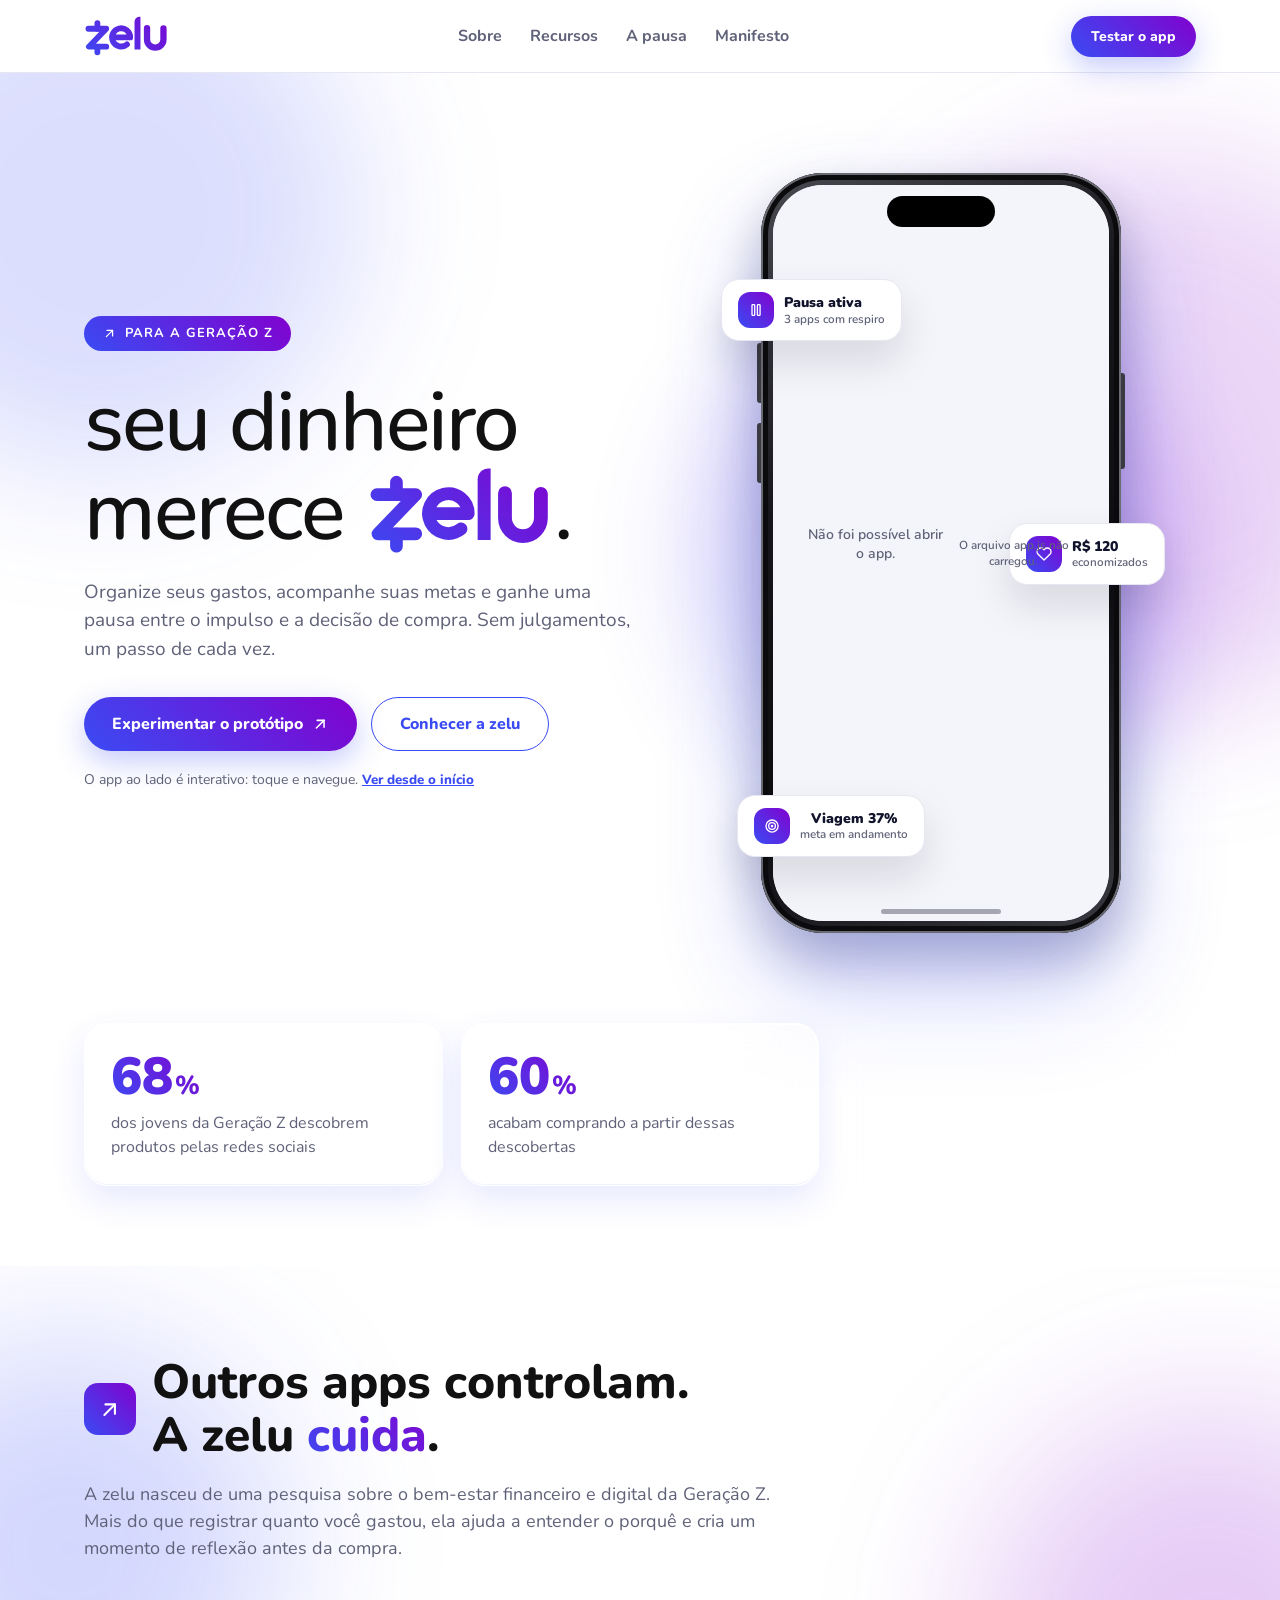
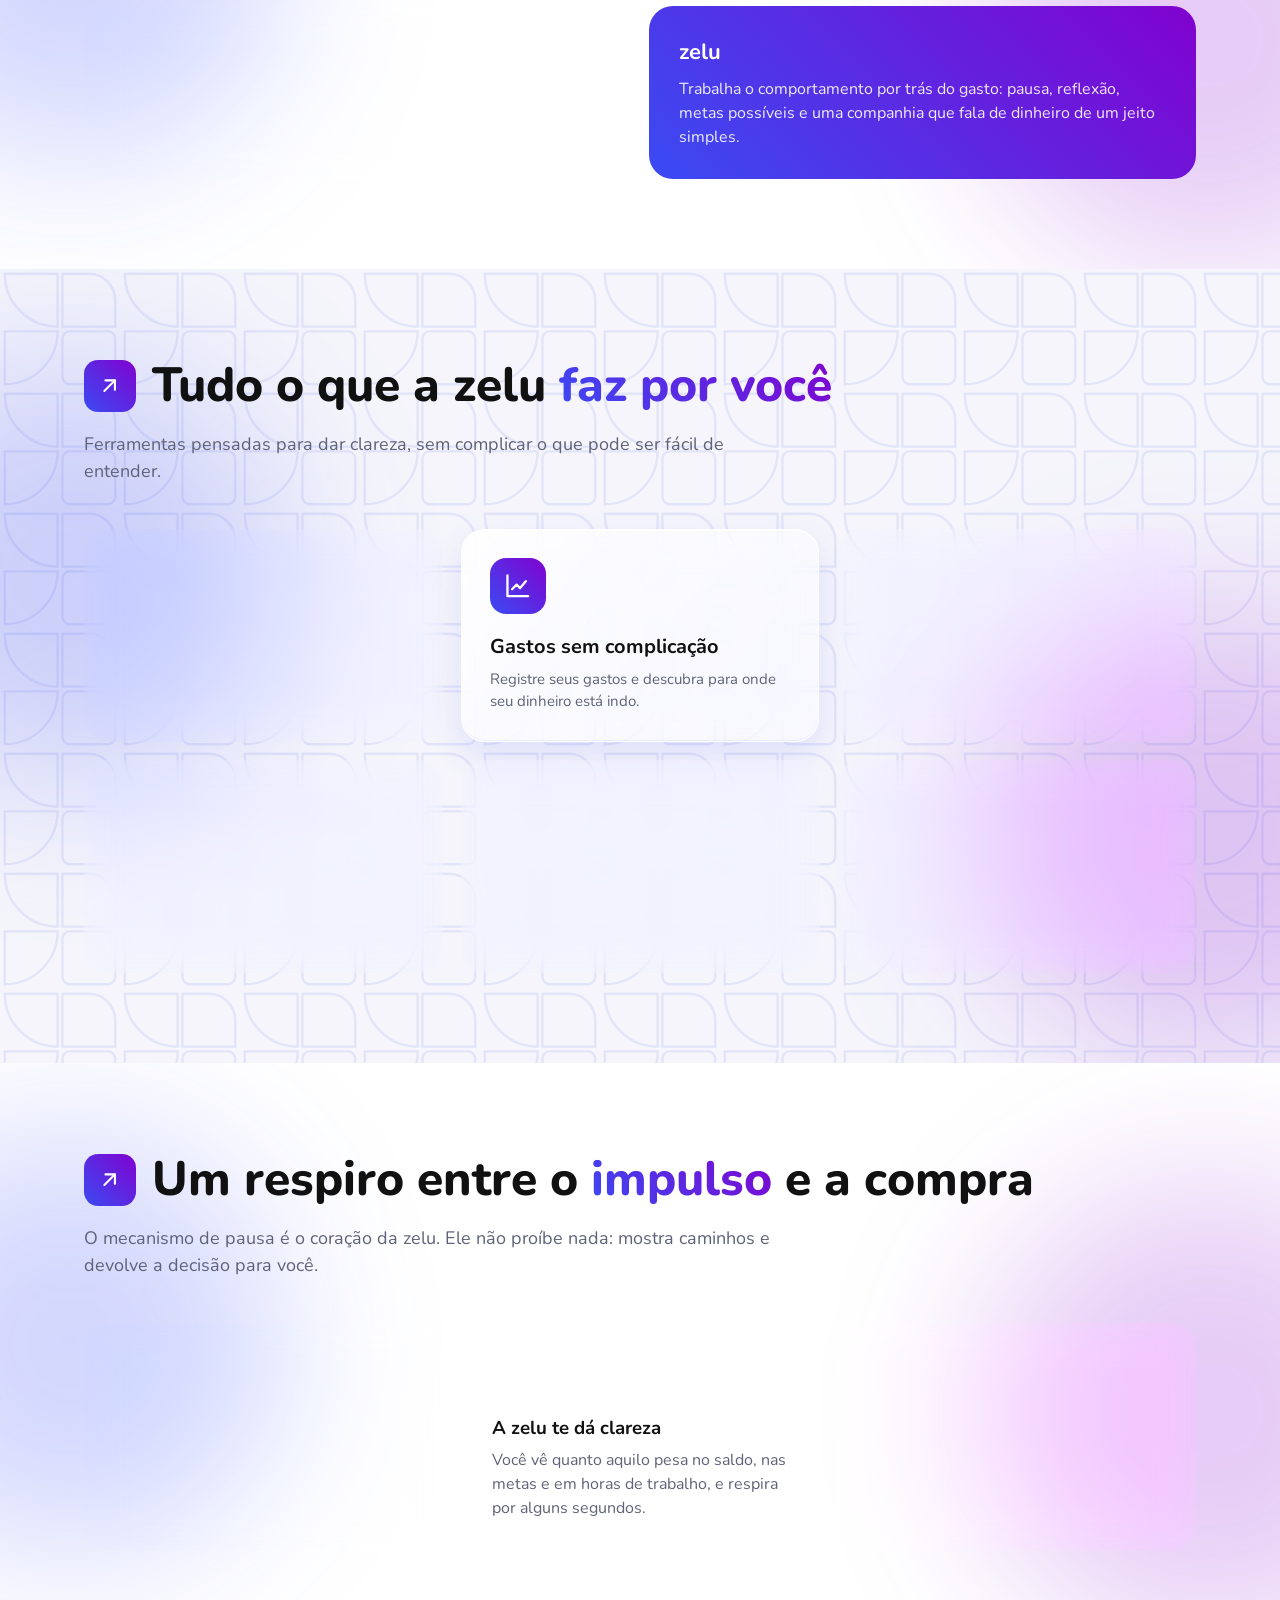
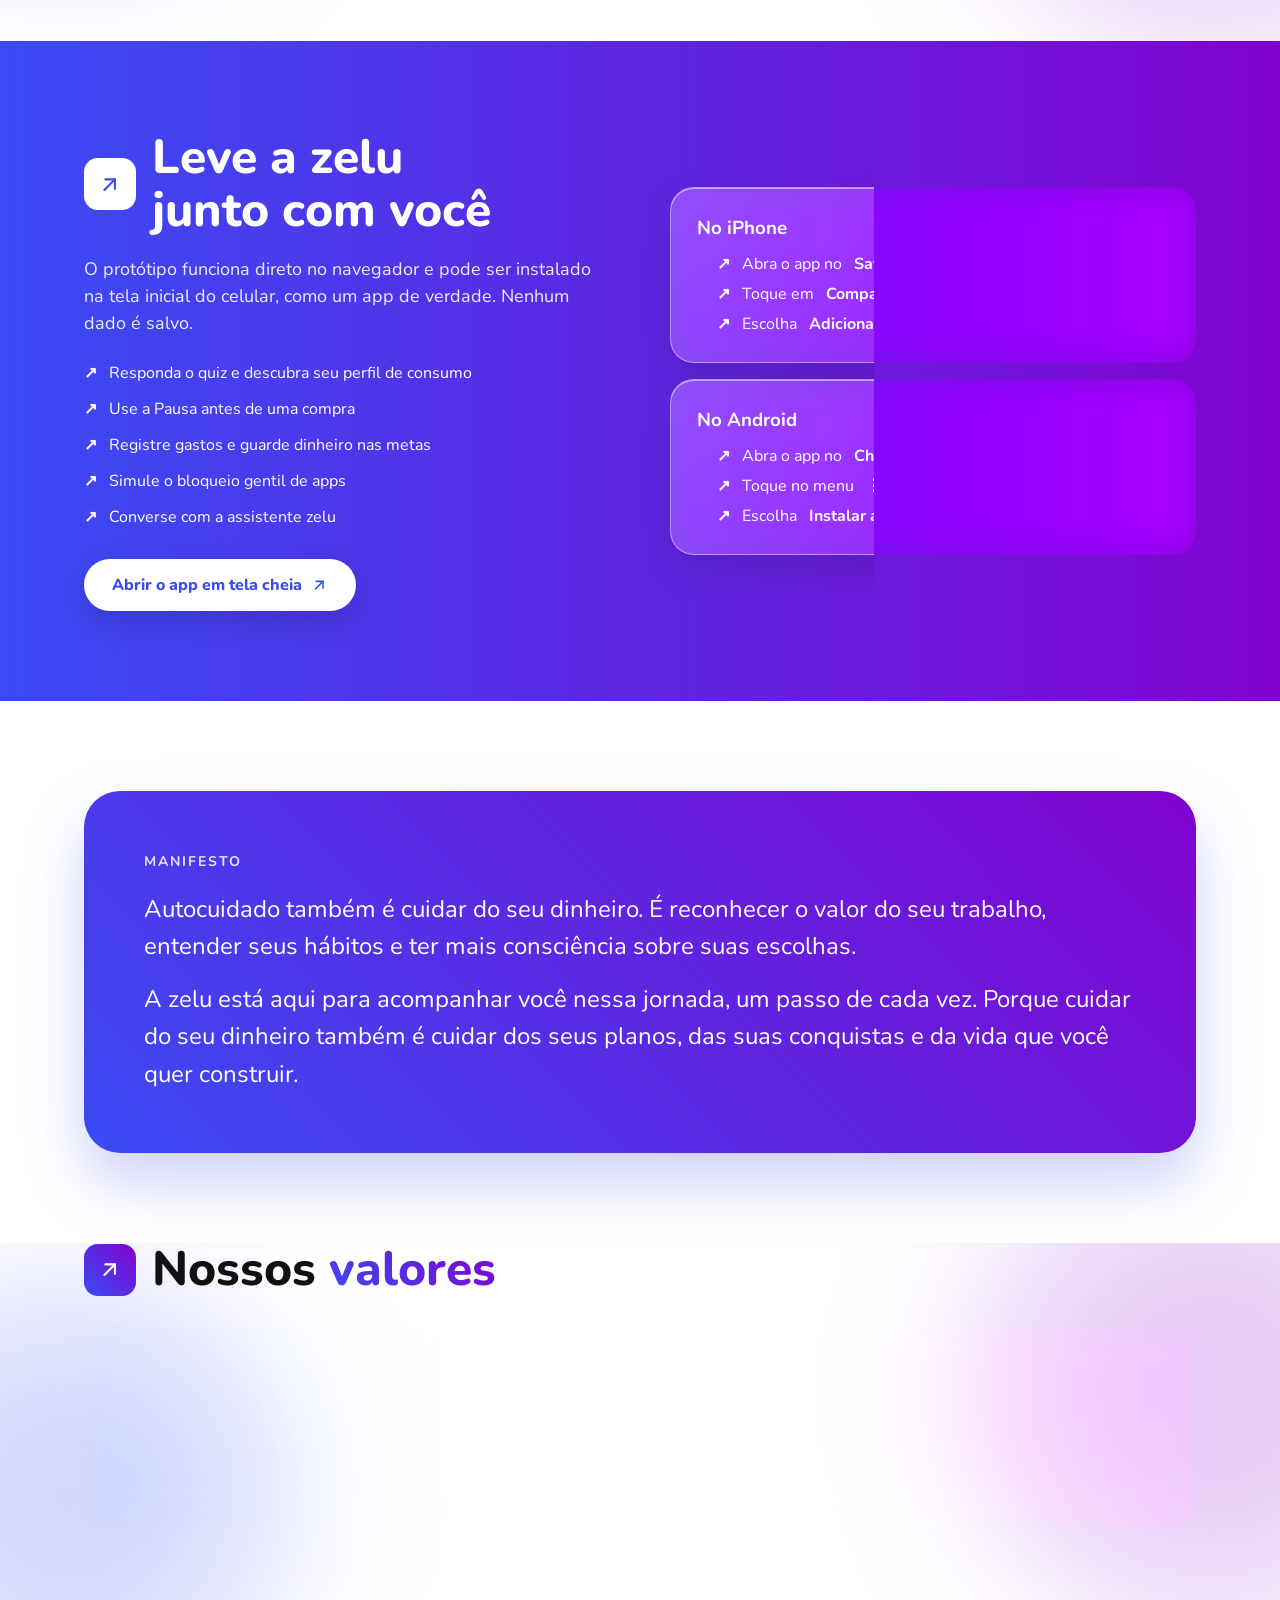
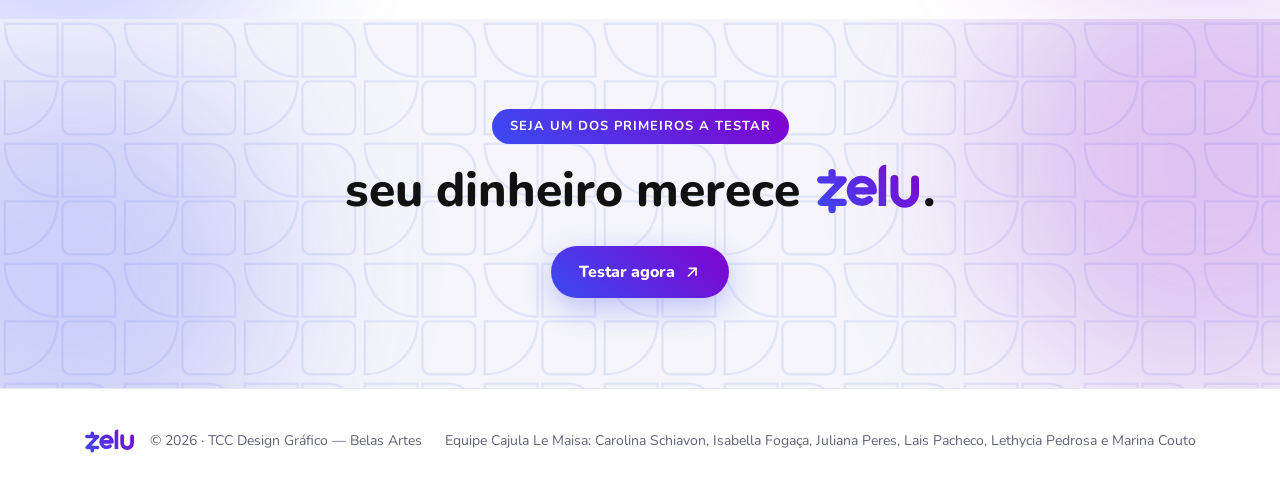
==== commit 80e13473: "Update index.html" ====
--- a/index.html
+++ b/index.html
@@ -2,70 +2,191 @@
 <html lang="pt-BR">
 <head>
   <meta charset="UTF-8">
-  <meta name="viewport" content="width=device-width, initial-scale=1.0, viewport-fit=cover">
-  <title>zelu — app</title>
+  <meta name="viewport" content="width=device-width, initial-scale=1.0">
+  <title>zelu — seu dinheiro merece zelu.</title>
+  <meta name="description" content="zelu: app financeiro para a Geração Z com organização de gastos, metas e mecanismos de pausa contra compras por impulso.">
   <meta name="theme-color" content="#3a4bf3">
-  <meta name="apple-mobile-web-app-capable" content="yes">
-  <meta name="mobile-web-app-capable" content="yes">
-  <meta name="apple-mobile-web-app-status-bar-style" content="black-translucent">
-  <meta name="apple-mobile-web-app-title" content="zelu">
   <link rel="manifest" href="manifest.json">
   <link rel="icon" href="icon.svg" type="image/svg+xml">
-  <link rel="apple-touch-icon" href="icon-192.png">
   <link rel="preconnect" href="https://fonts.googleapis.com">
   <link href="https://fonts.googleapis.com/css2?family=Nunito:wght@400;500;600;700;800;900&display=swap" rel="stylesheet">
-  <link rel="stylesheet" href="zelu.css?v=6">
-  <script>
-    if (new URLSearchParams(location.search).has('mockup')) document.documentElement.classList.add('mockup');
-  </script>
-  <style>
-    html,body{height:100%;overflow:hidden;background:#F4F5FA}
-    body{display:flex;align-items:center;justify-content:center}
-    .app-shell{width:100%;height:100dvh;position:relative}
-    .app-shell #app{border-radius:0}
-    .in{font-size:16px}
-    .back-site{display:none}
-
-    /* CELULAR: tela cheia */
-    @media (max-width:599px){
-      #app .sb{display:none}
-      .app-shell .scr:not(.full){padding-top:calc(18px + env(safe-area-inset-top))}
-      .app-shell .splash{padding-top:calc(90px + env(safe-area-inset-top))}
-      .app-shell .bn{height:calc(82px + env(safe-area-inset-bottom));padding-bottom:calc(14px + env(safe-area-inset-bottom))}
-      .app-shell .cbar{padding-bottom:calc(22px + env(safe-area-inset-bottom))}
-    }
-
-    /* DENTRO DO MOCKUP DA LANDING PAGE */
-    html.mockup,html.mockup body{background:#F4F5FA}
-    html.mockup .app-shell{height:100vh}
-    html.mockup #app .sb{display:flex}
-    html.mockup .app-shell .scr:not(.full){padding-top:56px}
-    html.mockup .app-shell .splash{padding-top:120px}
-    html.mockup .app-shell .bn{height:86px;padding-bottom:18px}
-    html.mockup .app-shell .cbar{padding-bottom:26px}
-
-    /* COMPUTADOR: moldura de celular sobre fundo branco da marca */
-    @media (min-width:600px){
-      body{background:#ffffff}
-      body::before,body::after{content:'';position:fixed;border-radius:50%;filter:blur(90px);pointer-events:none}
-      body::before{width:520px;height:520px;left:-120px;top:-120px;background:rgba(58,75,243,.22)}
-      body::after{width:560px;height:560px;right:-140px;bottom:-140px;background:rgba(129,2,207,.2)}
-      .app-shell{width:390px;height:min(820px,94dvh);border-radius:54px;padding:12px;background:#0d0d0f;box-shadow:0 0 0 2px #333,0 40px 80px rgba(58,75,243,.3);z-index:1}
-      .app-shell #app{border-radius:42px}
-      .back-site{display:inline-flex;position:fixed;top:24px;left:24px;color:#3a4bf3;font-weight:800;gap:8px;align-items:center;z-index:2}
-      .back-site:hover{color:#8102cf}
-    }
-  </style>
+  <link rel="stylesheet" href="zelu.css?v=10">
+  <style>.i{width:1.15em;height:1.15em;fill:none;stroke:currentColor;stroke-width:2}</style>
 </head>
 <body>
-  <a href="index.html" class="back-site">← Voltar ao site</a>
-  <div class="app-shell"><div id="app"></div></div>
 
-  <script src="app.js?v=6"></script>
-  <script>
-    if ('serviceWorker' in navigator) {
-      window.addEventListener('load', () => navigator.serviceWorker.register('sw.js'));
+<header class="nav"><div class="wrap">
+  <a href="./" class="logo" aria-label="zelu"><span class="logo-mark"><span class="logo-txt">zelu</span></span></a>
+  <ul>
+    <li><a href="#sobre">Sobre</a></li>
+    <li><a href="#recursos">Recursos</a></li>
+    <li><a href="#pausa">A pausa</a></li>
+    <li><a href="#manifesto">Manifesto</a></li>
+  </ul>
+  <a href="app.html" class="btn">Testar o app</a>
+</div></header>
+
+<section class="hero2"><div class="wrap">
+  <div class="hero-grid">
+    <div class="hero-copy">
+      <span class="badge"><svg class="i" viewBox="0 0 24 24"><path d="M7 17L17 7"/><path d="M8 7h9v9"/></svg>Para a Geração Z</span>
+      <h1>seu dinheiro<br>merece <span class="logo-hero" role="img" aria-label="zelu"><span class="logo-txt">zelu</span></span>.</h1>
+      <p>Organize seus gastos, acompanhe suas metas e ganhe uma pausa entre o impulso e a decisão de compra. Sem julgamentos, um passo de cada vez.</p>
+      <div class="ctas">
+        <a href="app.html" class="btn">Experimentar o protótipo <svg class="i" viewBox="0 0 24 24"><path d="M7 17L17 7"/><path d="M8 7h9v9"/></svg></a>
+        <a href="#sobre" class="btn gh">Conhecer a zelu</a>
+      </div>
+      <p class="hint">O app ao lado é interativo: toque e navegue. <button onclick="resetApp()">Ver desde o início</button></p>
+    </div>
+
+    <div class="mock">
+      <div class="float">
+        <div class="fb a">
+          <span class="fb-ic"><svg class="i" viewBox="0 0 24 24"><rect x="6" y="4" width="4" height="16" rx="1"/><rect x="14" y="4" width="4" height="16" rx="1"/></svg></span>
+          <div><b>Pausa ativa</b><small>3 apps com respiro</small></div>
+        </div>
+        <div class="fb b">
+          <span class="fb-ic"><svg class="i" viewBox="0 0 24 24"><path d="M20.8 4.6a5.5 5.5 0 0 0-7.8 0L12 5.7l-1-1.1a5.5 5.5 0 0 0-7.8 7.8L12 21l8.8-8.6a5.5 5.5 0 0 0 0-7.8z"/></svg></span>
+          <div><b>R$ 120</b><small>economizados</small></div>
+        </div>
+        <div class="fb c">
+          <span class="fb-ic"><svg class="i" viewBox="0 0 24 24"><circle cx="12" cy="12" r="9"/><circle cx="12" cy="12" r="5"/><circle cx="12" cy="12" r="1"/></svg></span>
+          <div><b>Viagem 37%</b><small>meta em andamento</small></div>
+        </div>
+        <div class="iphone">
+          <div class="screen">
+            <div class="island"></div>
+            <div id="app"></div>
+            <div class="homebar"></div>
+          </div>
+        </div>
+      </div>
+    </div>
+  </div>
+
+  <div class="stats">
+    <div class="stat glass"><b class="gt">68<small>%</small></b><span>dos jovens da Geração Z descobrem produtos pelas redes sociais</span></div>
+    <div class="stat glass"><b class="gt">60<small>%</small></b><span>acabam comprando a partir dessas descobertas</span></div>
+    <div class="stat glass"><b class="gt">43<small>%</small></b><span>sentem que os algoritmos aceleram sua jornada de compra</span></div>
+  </div>
+</div></section>
+
+<section id="sobre" class="orbs"><div class="wrap">
+  <div class="sh">
+    <div class="arrow"><svg class="i" viewBox="0 0 24 24"><path d="M7 17L17 7"/><path d="M8 7h9v9"/></svg></div>
+    <h2 class="t">Outros apps controlam.<br>A zelu <span class="gt">cuida</span>.</h2>
+  </div>
+  <p class="lead">A zelu nasceu de uma pesquisa sobre o bem-estar financeiro e digital da Geração Z. Mais do que registrar quanto você gastou, ela ajuda a entender o porquê e cria um momento de reflexão antes da compra.</p>
+  <div class="vs">
+    <div class="glass"><h3>Apps de controle</h3><p>Registram despesas, categorizam e geram relatórios. Mostram o que já aconteceu.</p></div>
+    <div><h3>zelu</h3><p>Trabalha o comportamento por trás do gasto: pausa, reflexão, metas possíveis e uma companhia que fala de dinheiro de um jeito simples.</p></div>
+  </div>
+</div></section>
+
+<section id="recursos" class="suave textura orbs"><div class="wrap">
+  <div class="sh">
+    <div class="arrow"><svg class="i" viewBox="0 0 24 24"><path d="M7 17L17 7"/><path d="M8 7h9v9"/></svg></div>
+    <h2 class="t">Tudo o que a zelu <span class="gt">faz por você</span></h2>
+  </div>
+  <p class="lead">Ferramentas pensadas para dar clareza, sem complicar o que pode ser fácil de entender.</p>
+  <div class="feats">
+    <div class="feat glass"><div class="e"><svg class="i" viewBox="0 0 24 24"><rect x="6" y="4" width="4" height="16" rx="1"/><rect x="14" y="4" width="4" height="16" rx="1"/></svg></div><h3>Pausa antes de comprar</h3><p>Veja o impacto de uma compra no seu saldo e nas suas metas antes de decidir.</p></div>
+    <div class="feat glass"><div class="e"><svg class="i" viewBox="0 0 24 24"><path d="M3 3v18h18"/><path d="M7 15l4-4 3 3 5-6"/></svg></div><h3>Gastos sem complicação</h3><p>Registre seus gastos e descubra para onde seu dinheiro está indo.</p></div>
+    <div class="feat glass"><div class="e"><svg class="i" viewBox="0 0 24 24"><circle cx="12" cy="12" r="9"/><circle cx="12" cy="12" r="5"/><circle cx="12" cy="12" r="1"/></svg></div><h3>Metas possíveis</h3><p>Transforme planos em metas e acompanhe cada pequeno passo.</p></div>
+    <div class="feat glass"><div class="e"><svg class="i" viewBox="0 0 24 24"><path d="M20.8 4.6a5.5 5.5 0 0 0-7.8 0L12 5.7l-1-1.1a5.5 5.5 0 0 0-7.8 7.8L12 21l8.8-8.6a5.5 5.5 0 0 0 0-7.8z"/></svg></div><h3>Wishlist com espera</h3><p>Deixe a vontade esperar 7 dias. Se ela continuar, você compra com clareza.</p></div>
+    <div class="feat glass"><div class="e"><svg class="i" viewBox="0 0 24 24"><path d="M12 22s8-4 8-10V5l-8-3-8 3v7c0 6 8 10 8 10z"/></svg></div><h3>Bloqueio gentil</h3><p>Uma pausa antes de abrir apps que despertam o impulso de compra.</p></div>
+    <div class="feat glass"><div class="e"><svg class="i" viewBox="0 0 24 24"><path d="M21 15a2 2 0 0 1-2 2H7l-4 4V5a2 2 0 0 1 2-2h14a2 2 0 0 1 2 2z"/></svg></div><h3>Assistente zelu</h3><p>Tire dúvidas sobre seus gastos e metas com uma companhia do seu lado.</p></div>
+  </div>
+</div></section>
+
+<section id="pausa" class="orbs"><div class="wrap">
+  <div class="sh">
+    <div class="arrow"><svg class="i" viewBox="0 0 24 24"><path d="M7 17L17 7"/><path d="M8 7h9v9"/></svg></div>
+    <h2 class="t">Um respiro entre o <span class="gt">impulso</span> e a compra</h2>
+  </div>
+  <p class="lead">O mecanismo de pausa é o coração da zelu. Ele não proíbe nada: mostra caminhos e devolve a decisão para você.</p>
+  <div class="steps">
+    <div class="stp glass"><div class="n">1</div><h3>Bateu a vontade</h3><p>Viu algo nas redes e quer comprar? Abra a pausa e conte o que é e quanto custa.</p></div>
+    <div class="stp glass"><div class="n">2</div><h3>A zelu te dá clareza</h3><p>Você vê quanto aquilo pesa no saldo, nas metas e em horas de trabalho, e respira por alguns segundos.</p></div>
+    <div class="stp glass"><div class="n">3</div><h3>Você decide</h3><p>Esperar na wishlist, guardar o valor na meta ou comprar mesmo assim. Sem culpa.</p></div>
+  </div>
+</div></section>
+
+<section id="prototipo" class="degrade"><div class="wrap proto">
+  <div>
+    <div class="sh">
+      <div class="arrow claro"><svg class="i" viewBox="0 0 24 24"><path d="M7 17L17 7"/><path d="M8 7h9v9"/></svg></div>
+      <h2 class="t">Leve a zelu<br>junto com você</h2>
+    </div>
+    <p class="lead">O protótipo funciona direto no navegador e pode ser instalado na tela inicial do celular, como um app de verdade. Nenhum dado é salvo.</p>
+    <ul>
+      <li>Responda o quiz e descubra seu perfil de consumo</li>
+      <li>Use a Pausa antes de uma compra</li>
+      <li>Registre gastos e guarde dinheiro nas metas</li>
+      <li>Simule o bloqueio gentil de apps</li>
+      <li>Converse com a assistente zelu</li>
+    </ul>
+    <a href="app.html" class="btn claro">Abrir o app em tela cheia <svg class="i" viewBox="0 0 24 24"><path d="M7 17L17 7"/><path d="M8 7h9v9"/></svg></a>
+  </div>
+  <div class="inst">
+    <div class="glass-escuro">
+      <h3>No iPhone</h3>
+      <ol><li>Abra o app no <b>Safari</b></li><li>Toque em <b>Compartilhar</b></li><li>Escolha <b>Adicionar à Tela de Início</b></li></ol>
+    </div>
+    <div class="glass-escuro">
+      <h3>No Android</h3>
+      <ol><li>Abra o app no <b>Chrome</b></li><li>Toque no menu <b>⋮</b></li><li>Escolha <b>Instalar app</b></li></ol>
+    </div>
+  </div>
+</div></section>
+
+<section id="manifesto"><div class="wrap">
+  <div class="manif">
+    <strong>Manifesto</strong>
+    <p>Autocuidado também é cuidar do seu dinheiro. É reconhecer o valor do seu trabalho, entender seus hábitos e ter mais consciência sobre suas escolhas.</p>
+    <p>A zelu está aqui para acompanhar você nessa jornada, um passo de cada vez. Porque cuidar do seu dinheiro também é cuidar dos seus planos, das suas conquistas e da vida que você quer construir.</p>
+  </div>
+</div></section>
+
+<section class="orbs" style="padding-top:0"><div class="wrap">
+  <div class="sh">
+    <div class="arrow"><svg class="i" viewBox="0 0 24 24"><path d="M7 17L17 7"/><path d="M8 7h9v9"/></svg></div>
+    <h2 class="t">Nossos <span class="gt">valores</span></h2>
+  </div>
+  <div class="vals">
+    <div class="val glass"><h4>ACESSIBILIDADE</h4><p>Falamos de dinheiro de forma simples, direta e acessível, sem complicar o que pode ser fácil de entender.</p></div>
+    <div class="val glass"><h4>CONSCIÊNCIA</h4><p>Incentivamos que cada pessoa entenda seus hábitos e tome decisões alinhadas aos seus objetivos.</p></div>
+    <div class="val glass"><h4>CUIDADO</h4><p>Acreditamos que cuidar é um processo. Valorizamos cada pequeno passo e transformamos mudanças de hoje em conquistas de amanhã.</p></div>
+  </div>
+</div></section>
+
+<section class="cta suave textura orbs"><div class="wrap">
+  <span class="badge">Seja um dos primeiros a testar</span>
+  <h2 class="t">seu dinheiro merece <span class="logo-hero" role="img" aria-label="zelu"><span class="logo-txt">zelu</span></span>.</h2>
+  <a href="app.html" class="btn" style="margin-top:28px">Testar agora <svg class="i" viewBox="0 0 24 24"><path d="M7 17L17 7"/><path d="M8 7h9v9"/></svg></a>
+</div></section>
+
+<footer><div class="wrap">
+  <span class="foot-logo"><span class="logo-mark sm"><span class="logo-txt">zelu</span></span> © 2026 · TCC Design Gráfico — Belas Artes</span>
+  <span>Equipe Cajula Le Maisa: Carolina Schiavon, Isabella Fogaça, Juliana Peres, Lais Pacheco, Lethycia Pedrosa e Marina Couto</span>
+</div></footer>
+
+<script src="app.js?v=10"></script>
+<script>
+  (function () {
+    var tela = document.querySelector('.screen');
+    try {
+      if (typeof reset !== 'function') throw new Error('O arquivo app.js não carregou.');
+      reset('home');
+    } catch (e) {
+      tela.insertAdjacentHTML('beforeend',
+        '<div style="position:absolute;inset:0;display:flex;align-items:center;justify-content:center;padding:30px;text-align:center;font:600 14px Nunito,sans-serif;color:#5f6278;z-index:30">' +
+        'Não foi possível abrir o app.<br><br><small>' + e.message + '</small></div>');
     }
-  </script>
+    var img = new Image();
+    img.onload = function () { document.documentElement.classList.add('tem-logo'); };
+    img.src = 'logo-zelu.svg';
+  })();
+</script>
 </body>
 </html>
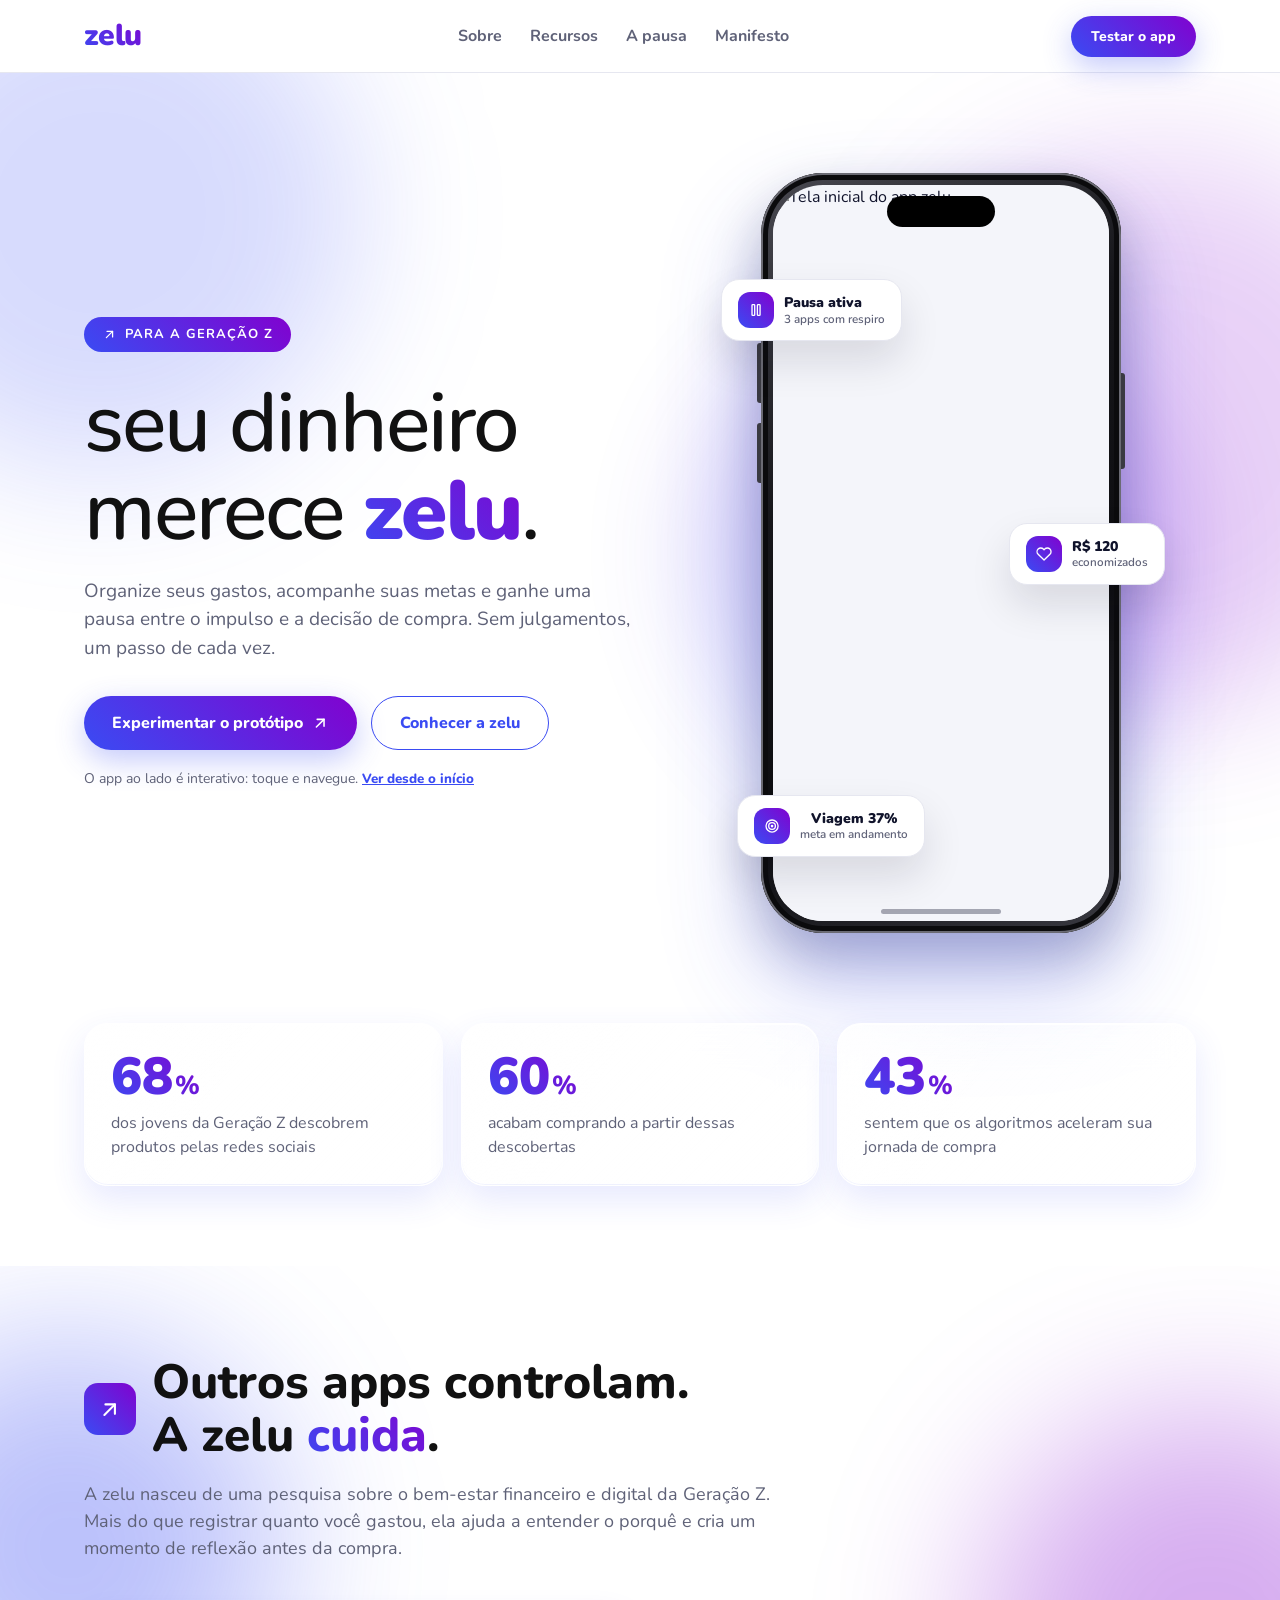
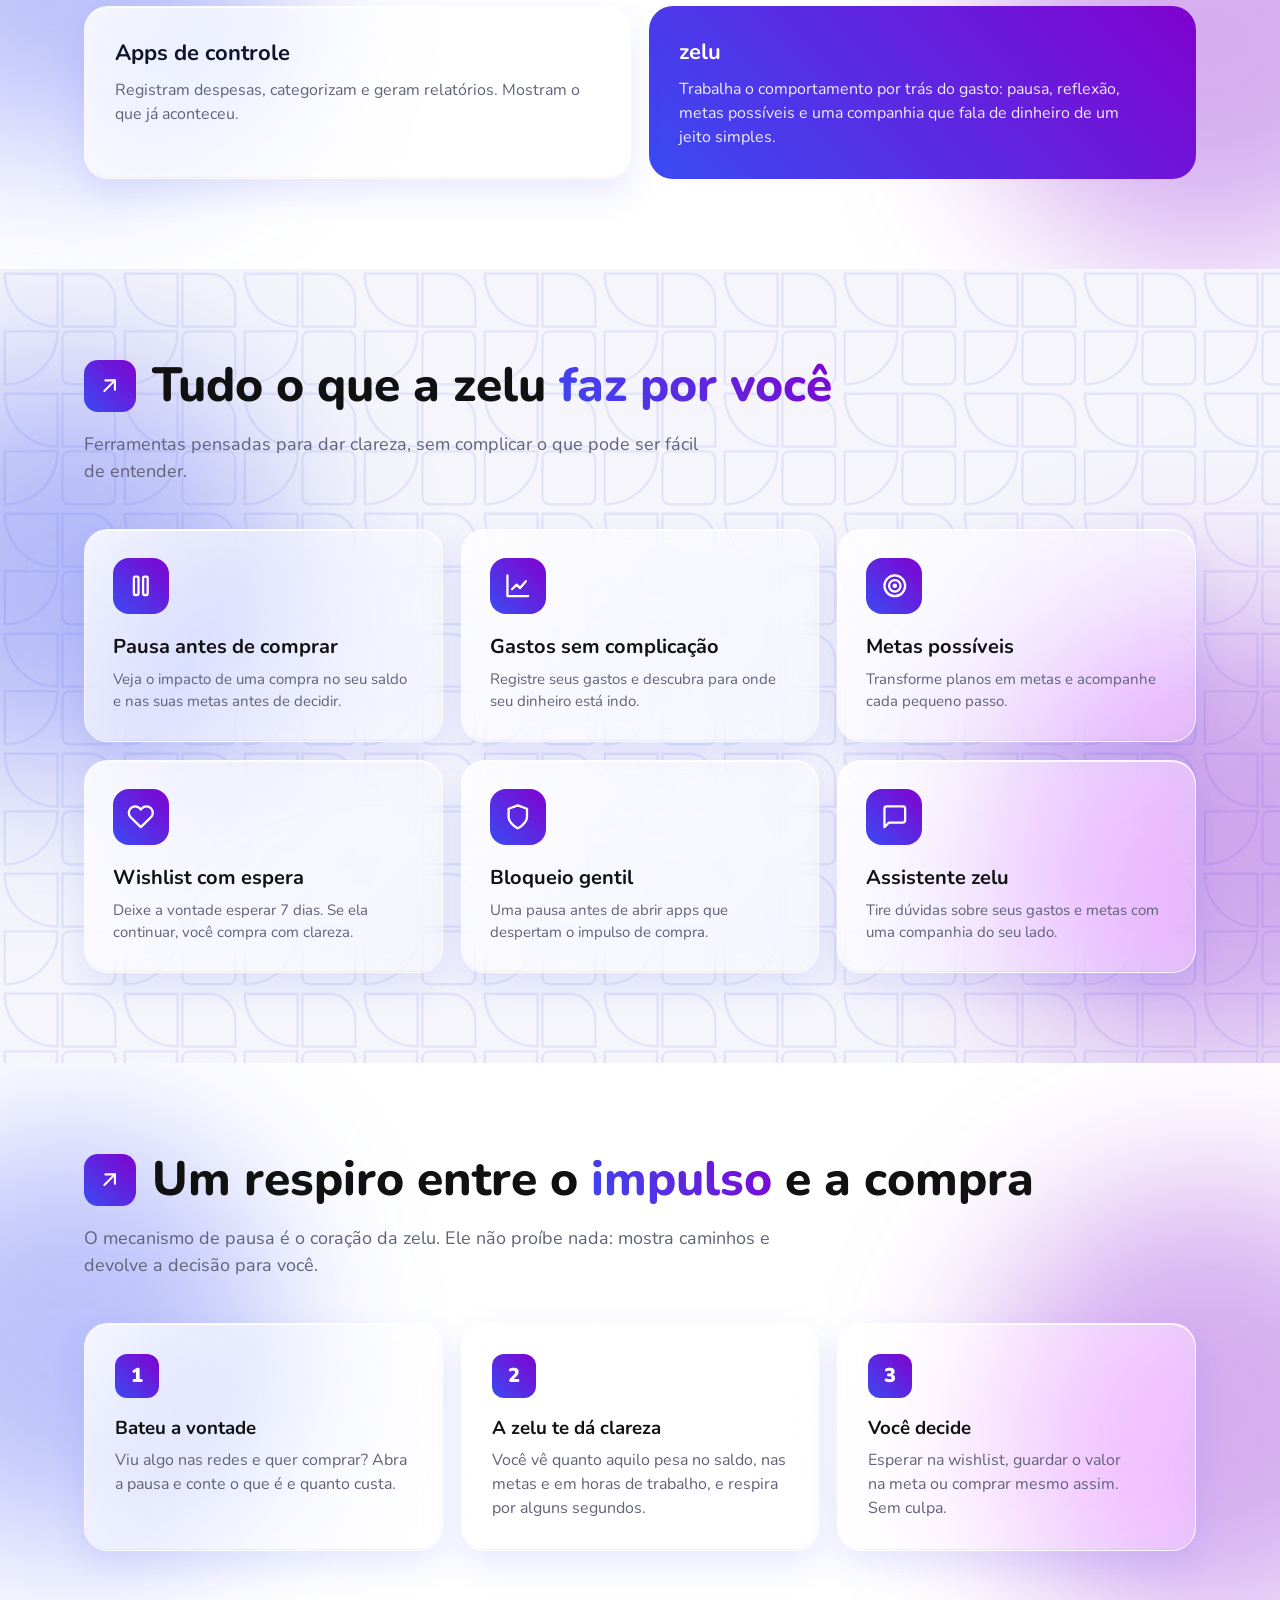
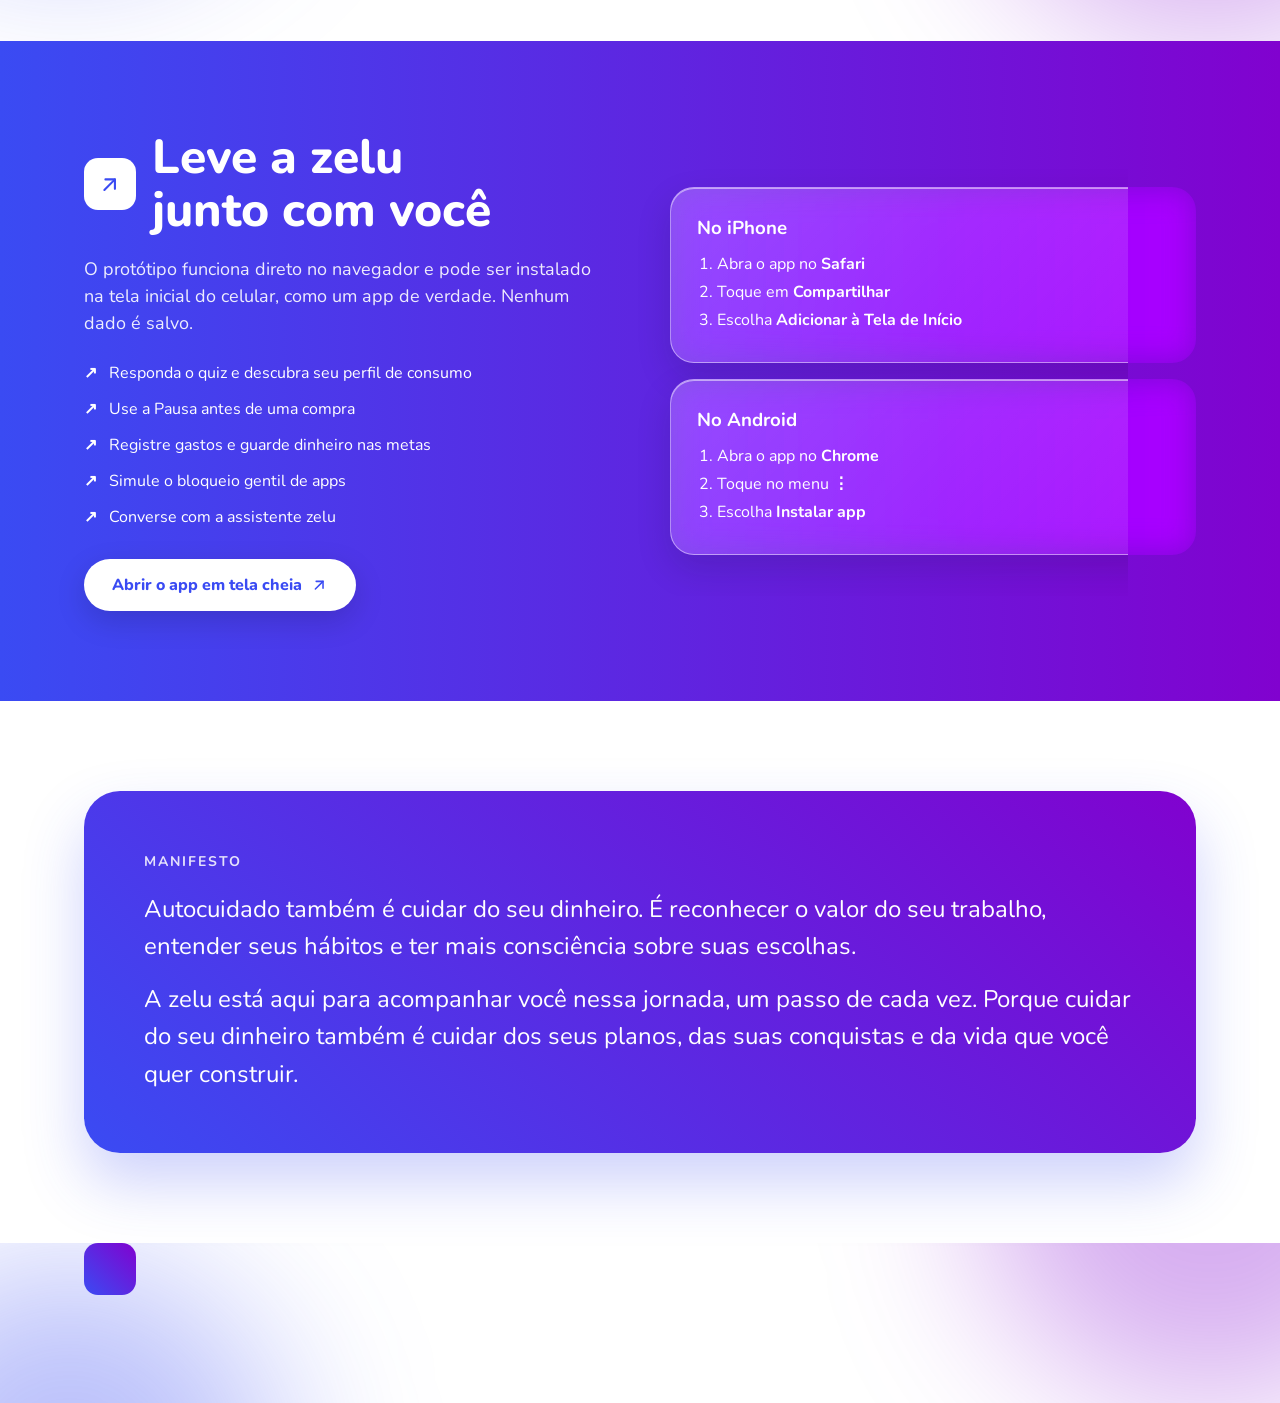
==== commit dd6f6c62: "Update index.html" ====
--- a/index.html
+++ b/index.html
@@ -10,7 +10,7 @@
   <link rel="icon" href="icon.svg" type="image/svg+xml">
   <link rel="preconnect" href="https://fonts.googleapis.com">
   <link href="https://fonts.googleapis.com/css2?family=Nunito:wght@400;500;600;700;800;900&display=swap" rel="stylesheet">
-  <link rel="stylesheet" href="zelu.css?v=10">
+  <link rel="stylesheet" href="zelu.css?v=11">
   <style>.i{width:1.15em;height:1.15em;fill:none;stroke:currentColor;stroke-width:2}</style>
 </head>
 <body>
@@ -36,7 +36,7 @@
         <a href="app.html" class="btn">Experimentar o protótipo <svg class="i" viewBox="0 0 24 24"><path d="M7 17L17 7"/><path d="M8 7h9v9"/></svg></a>
         <a href="#sobre" class="btn gh">Conhecer a zelu</a>
       </div>
-      <p class="hint">O app ao lado é interativo: toque e navegue. <button onclick="resetApp()">Ver desde o início</button></p>
+      <p class="hint">O app ao lado é interativo: toque e navegue. <button onclick="if(typeof resetApp==='function')resetApp()">Ver desde o início</button></p>
     </div>
 
     <div class="mock">
@@ -56,6 +56,9 @@
         <div class="iphone">
           <div class="screen">
             <div class="island"></div>
+            <a href="app.html" class="screen-link" aria-label="Abrir o app">
+              <img src="app-home.png" alt="Tela inicial do app zelu" class="screen-img">
+            </a>
             <div id="app"></div>
             <div class="homebar"></div>
           </div>
@@ -150,43 +153,4 @@
 
 <section class="orbs" style="padding-top:0"><div class="wrap">
   <div class="sh">
-    <div class="arrow"><svg class="i" viewBox="0 0 24 24"><path d="M7 17L17 7"/><path d="M8 7h9v9"/></svg></div>
-    <h2 class="t">Nossos <span class="gt">valores</span></h2>
-  </div>
-  <div class="vals">
-    <div class="val glass"><h4>ACESSIBILIDADE</h4><p>Falamos de dinheiro de forma simples, direta e acessível, sem complicar o que pode ser fácil de entender.</p></div>
-    <div class="val glass"><h4>CONSCIÊNCIA</h4><p>Incentivamos que cada pessoa entenda seus hábitos e tome decisões alinhadas aos seus objetivos.</p></div>
-    <div class="val glass"><h4>CUIDADO</h4><p>Acreditamos que cuidar é um processo. Valorizamos cada pequeno passo e transformamos mudanças de hoje em conquistas de amanhã.</p></div>
-  </div>
-</div></section>
-
-<section class="cta suave textura orbs"><div class="wrap">
-  <span class="badge">Seja um dos primeiros a testar</span>
-  <h2 class="t">seu dinheiro merece <span class="logo-hero" role="img" aria-label="zelu"><span class="logo-txt">zelu</span></span>.</h2>
-  <a href="app.html" class="btn" style="margin-top:28px">Testar agora <svg class="i" viewBox="0 0 24 24"><path d="M7 17L17 7"/><path d="M8 7h9v9"/></svg></a>
-</div></section>
-
-<footer><div class="wrap">
-  <span class="foot-logo"><span class="logo-mark sm"><span class="logo-txt">zelu</span></span> © 2026 · TCC Design Gráfico — Belas Artes</span>
-  <span>Equipe Cajula Le Maisa: Carolina Schiavon, Isabella Fogaça, Juliana Peres, Lais Pacheco, Lethycia Pedrosa e Marina Couto</span>
-</div></footer>
-
-<script src="app.js?v=10"></script>
-<script>
-  (function () {
-    var tela = document.querySelector('.screen');
-    try {
-      if (typeof reset !== 'function') throw new Error('O arquivo app.js não carregou.');
-      reset('home');
-    } catch (e) {
-      tela.insertAdjacentHTML('beforeend',
-        '<div style="position:absolute;inset:0;display:flex;align-items:center;justify-content:center;padding:30px;text-align:center;font:600 14px Nunito,sans-serif;color:#5f6278;z-index:30">' +
-        'Não foi possível abrir o app.<br><br><small>' + e.message + '</small></div>');
-    }
-    var img = new Image();
-    img.onload = function () { document.documentElement.classList.add('tem-logo'); };
-    img.src = 'logo-zelu.svg';
-  })();
-</script>
-</body>
-</html>
+    <div class="arrow"><svg class="i" viewBox="0 0 24 24"><path d="M7 17L17
--- a/zelu.css
+++ b/zelu.css
@@ -1,24 +1,15 @@
 /* ===== MARCA ZELU ===== */
-:root{
-  --azul:#3a4bf3;
-  --roxo:#8102cf;
-  --grad:linear-gradient(45deg,#3a4bf3 0%,#8102cf 100%);
-  --grad-fundo:linear-gradient(90deg,#3a4bf3 0%,#8102cf 100%);
-  --branco:#ffffff;
-  --suave:#f5f5fb;
-  --preto:#111111;
-  --txt:#10132B;
-  --mut:#5f6278;
-  --line:#E6E7F0;
-}
+:root{--azul:#3a4bf3;--roxo:#8102cf;--grad:linear-gradient(45deg,#3a4bf3 0%,#8102cf 100%);--grad-fundo:linear-gradient(90deg,#3a4bf3 0%,#8102cf 100%);--branco:#fff;--suave:#f5f5fb;--preto:#111;--txt:#10132B;--mut:#5f6278;--line:#E6E7F0}
 *{box-sizing:border-box;margin:0;padding:0}
 html{scroll-behavior:smooth}
 body{font-family:'Nunito',sans-serif;background:var(--branco);color:var(--txt);line-height:1.5}
 button{font-family:inherit;cursor:pointer;border:none;background:none;color:inherit}
 a{color:inherit;text-decoration:none}
+h1,h2,h3,h4{text-wrap:balance}
+p,li{text-wrap:pretty}
 .wrap{max-width:1160px;margin:0 auto;padding:0 24px}
 .i{width:1.15em;height:1.15em;fill:none;stroke:currentColor;stroke-width:2;stroke-linecap:round;stroke-linejoin:round;flex-shrink:0}
-.gt{background:var(--grad);-webkit-background-clip:text;background-clip:text;color:transparent;-webkit-box-decoration-break:clone;box-decoration-break:clone}
+.gt{background:var(--grad);-webkit-background-clip:text;background-clip:text;color:transparent}
 .gt small{font-size:.5em;font-weight:800;margin-left:2px}
 
 /* ===== LOGO ===== */
@@ -38,7 +29,7 @@
 
 /* ===== BOTÕES ===== */
 .btn{display:inline-flex;align-items:center;gap:8px;background:var(--grad);color:#fff;font-weight:800;padding:14px 28px;border-radius:999px;font-size:16px;box-shadow:0 10px 30px rgba(58,75,243,.3);transition:.2s}
-.btn:hover{transform:translateY(-2px);box-shadow:0 14px 34px rgba(129,2,207,.3)}
+.btn:hover{transform:translateY(-2px)}
 .btn.gh{background:transparent;color:var(--azul);border:1.5px solid var(--azul);box-shadow:none}
 .btn.claro{background:#fff;color:var(--azul);box-shadow:0 10px 30px rgba(0,0,0,.15)}
 
@@ -52,44 +43,37 @@
 /* ===== HERO ===== */
 .hero2{position:relative;padding:80px 0;overflow:hidden}
 .hero2::before,.hero2::after{content:'';position:absolute;border-radius:50%;filter:blur(70px);pointer-events:none}
-.hero2::before{width:520px;height:520px;left:-160px;top:-120px;background:rgba(58,75,243,.18)}
-.hero2::after{width:560px;height:560px;right:-160px;top:80px;background:rgba(129,2,207,.16)}
+.hero2::before{width:520px;height:520px;left:-160px;top:-120px;background:rgba(58,75,243,.2)}
+.hero2::after{width:560px;height:560px;right:-160px;top:80px;background:rgba(129,2,207,.18)}
 .hero-grid{display:grid;grid-template-columns:1.05fr .95fr;gap:40px;align-items:center;position:relative;z-index:1}
 .badge{display:inline-flex;gap:8px;align-items:center;padding:8px 18px;border-radius:999px;background:var(--grad);color:#fff;font-weight:700;font-size:13px;letter-spacing:1px;text-transform:uppercase}
 .hero-copy h1{font-size:clamp(44px,6.5vw,88px);line-height:1.05;font-weight:500;margin:28px 0 22px;letter-spacing:-2px;color:var(--preto)}
 .hero-copy p{max-width:560px;color:var(--mut);font-size:19px;margin:0 0 34px}
 .ctas{display:flex;gap:14px;flex-wrap:wrap}
-.hero-copy .hint{font-size:14px;color:var(--mut);margin:18px 0 0}
+.hero-copy .hint{font-size:14px;margin:18px 0 0}
 .hero-copy .hint button{color:var(--azul);font-weight:800;text-decoration:underline}
 .stats{display:grid;grid-template-columns:repeat(3,1fr);gap:18px;margin-top:70px;position:relative;z-index:1}
-.stat{background:#fff;border:1px solid var(--line);border-radius:24px;padding:26px}
+.stat{border-radius:24px;padding:26px}
 .stat b{font-size:52px;font-weight:900;display:inline-block;line-height:1.05;margin-bottom:6px}
 .stat span{display:block;color:var(--mut)}
 
-/* ===== IPHONE FLUTUANTE ===== */
+/* ===== IPHONE ===== */
 .mock{position:relative;display:flex;justify-content:center;padding:20px 0}
 .mock::before{content:'';position:absolute;width:480px;height:480px;top:50%;left:50%;transform:translate(-50%,-50%);border-radius:50%;background:var(--grad);opacity:.22;filter:blur(60px);pointer-events:none}
 .float{animation:flt 6s ease-in-out infinite;position:relative}
 @keyframes flt{0%,100%{transform:translateY(0) rotate(-2deg)}50%{transform:translateY(-18px) rotate(1deg)}}
-.iphone{position:relative;width:360px;height:760px;border-radius:62px;padding:12px;
-  background:linear-gradient(145deg,#4a4a52 0%,#16161a 35%,#0d0d10 65%,#3a3a42 100%);
-  box-shadow:inset 0 0 0 2px #6b6b74,inset 0 0 0 7px #0b0b0d,0 50px 100px rgba(58,75,243,.3),0 25px 50px rgba(16,19,43,.25)}
+.iphone{position:relative;width:360px;height:760px;border-radius:62px;padding:12px;background:linear-gradient(145deg,#4a4a52 0%,#16161a 35%,#0d0d10 65%,#3a3a42 100%);box-shadow:inset 0 0 0 2px #6b6b74,inset 0 0 0 7px #0b0b0d,0 50px 100px rgba(58,75,243,.3),0 25px 50px rgba(16,19,43,.25)}
 .iphone::before{content:'';position:absolute;right:-4px;top:200px;width:4px;height:96px;border-radius:0 3px 3px 0;background:#3a3a42}
 .iphone::after{content:'';position:absolute;left:-4px;top:170px;width:4px;height:60px;border-radius:3px 0 0 3px;background:#3a3a42;box-shadow:0 80px 0 #3a3a42}
 .screen{position:relative;width:100%;height:100%;border-radius:50px;overflow:hidden;background:#F4F5FA}
 .screen #app{border-radius:0}
-.screen-fallback{position:absolute;inset:0;width:100%;height:100%;object-fit:cover;display:none}
-.sem-app .screen-fallback{display:block}
-.sem-app #app{display:none}
 .island{position:absolute;top:11px;left:50%;transform:translateX(-50%);width:108px;height:31px;border-radius:20px;background:#000;z-index:40;pointer-events:none}
 .homebar{position:absolute;bottom:7px;left:50%;transform:translateX(-50%);width:120px;height:5px;border-radius:9px;background:rgba(16,19,43,.35);z-index:40;pointer-events:none}
 .fb{position:absolute;z-index:4;display:flex;align-items:center;gap:10px;background:#fff;color:var(--txt);padding:12px 16px;border-radius:18px;border:1px solid var(--line);box-shadow:0 20px 40px rgba(16,19,43,.12);font-size:14px;line-height:1.25;animation:flt2 5s ease-in-out infinite;white-space:nowrap}
 .fb-ic{width:36px;height:36px;border-radius:12px;background:var(--grad);color:#fff;display:grid;place-items:center}
 .fb small{display:block;color:var(--mut);font-weight:600}
 .fb b{font-weight:900}
-.fb.a{left:-40px;top:14%}
-.fb.b{right:-44px;top:46%;animation-delay:-1.6s}
-.fb.c{left:-24px;bottom:10%;animation-delay:-3.2s}
+.fb.a{left:-40px;top:14%}.fb.b{right:-44px;top:46%;animation-delay:-1.6s}.fb.c{left:-24px;bottom:10%;animation-delay:-3.2s}
 @keyframes flt2{0%,100%{transform:translateY(0)}50%{transform:translateY(-12px)}}
 
 /* ===== SEÇÕES ===== */
@@ -99,8 +83,8 @@
 .orbs{position:relative;overflow:hidden}
 .orbs>.wrap{position:relative;z-index:1}
 .orbs::before,.orbs::after{content:'';position:absolute;border-radius:50%;filter:blur(80px);pointer-events:none}
-.orbs::before{width:420px;height:420px;left:-140px;top:12%;background:rgba(58,75,243,.22)}
-.orbs::after{width:460px;height:460px;right:-160px;bottom:0;background:rgba(129,2,207,.2)}
+.orbs::before{width:420px;height:420px;left:-140px;top:12%;background:rgba(58,75,243,.34)}
+.orbs::after{width:460px;height:460px;right:-160px;bottom:0;background:rgba(129,2,207,.32)}
 .sh{display:flex;align-items:center;gap:16px;margin-bottom:18px}
 .arrow{width:52px;height:52px;border-radius:14px;background:var(--grad);color:#fff;display:grid;place-items:center;flex-shrink:0;font-size:22px}
 .arrow.claro{background:#fff;color:var(--azul)}
@@ -108,97 +92,62 @@
 .lead{color:var(--mut);font-size:18px;max-width:720px;margin-bottom:44px}
 
 /* liquid glass */
-.glass{position:relative;overflow:hidden;
-  background:linear-gradient(135deg,rgba(255,255,255,.75),rgba(255,255,255,.35))!important;
-  -webkit-backdrop-filter:blur(18px) saturate(170%);backdrop-filter:blur(18px) saturate(170%);
-  border:1px solid rgba(255,255,255,.85)!important;
-  box-shadow:inset 0 1px 0 rgba(255,255,255,.95),inset 0 -1px 0 rgba(58,75,243,.08),0 14px 34px rgba(58,75,243,.12)!important}
+.glass{position:relative;overflow:hidden;background:linear-gradient(135deg,rgba(255,255,255,.62),rgba(255,255,255,.2));-webkit-backdrop-filter:blur(18px) saturate(170%);backdrop-filter:blur(18px) saturate(170%);border:1px solid rgba(255,255,255,.85);box-shadow:inset 0 1px 0 rgba(255,255,255,.95),inset 0 -1px 0 rgba(58,75,243,.08),0 14px 34px rgba(58,75,243,.12)}
 .glass::before{content:'';position:absolute;inset:0;border-radius:inherit;pointer-events:none;background:linear-gradient(120deg,rgba(255,255,255,.6) 0%,rgba(255,255,255,0) 38%)}
 .glass>*{position:relative;z-index:1}
-.glass-escuro{background:linear-gradient(135deg,rgba(255,255,255,.24),rgba(255,255,255,.08));
-  -webkit-backdrop-filter:blur(16px) saturate(160%);backdrop-filter:blur(16px) saturate(160%);
-  border:1px solid rgba(255,255,255,.45);box-shadow:inset 0 1px 0 rgba(255,255,255,.5),0 14px 34px rgba(16,19,43,.15)}
-
-/* sobre */
+.glass-escuro{background:linear-gradient(135deg,rgba(255,255,255,.24),rgba(255,255,255,.08));-webkit-backdrop-filter:blur(16px) saturate(160%);backdrop-filter:blur(16px) saturate(160%);border:1px solid rgba(255,255,255,.45);box-shadow:inset 0 1px 0 rgba(255,255,255,.5),0 14px 34px rgba(16,19,43,.15)}
+
 .vs{display:grid;grid-template-columns:1fr 1fr;gap:18px}
-.vs div{border-radius:24px;padding:30px;background:var(--suave);border:1px solid var(--line)}
+.vs div{border-radius:24px;padding:30px}
 .vs div p{color:var(--mut)}
-.vs div:last-child{background:var(--grad);color:#fff;border:none}
+.vs div:last-child{background:var(--grad);color:#fff}
 .vs div:last-child p{color:rgba(255,255,255,.9)}
 .vs h3{font-size:22px;margin-bottom:8px}
-
-/* recursos */
 .feats{display:grid;grid-template-columns:repeat(3,1fr);gap:18px}
-.feat{background:#fff;border-radius:24px;padding:28px;transition:.25s;border:1px solid var(--line)}
+.feat{border-radius:24px;padding:28px;transition:.25s}
 .feat:hover{transform:translateY(-4px)}
 .feat .e{font-size:24px;width:56px;height:56px;border-radius:16px;background:var(--grad);color:#fff;display:grid;place-items:center;margin-bottom:18px}
 .feat h3{font-size:20px;margin-bottom:6px;color:var(--preto)}
 .feat p{color:var(--mut);font-size:15px}
-
-/* pausa */
 .steps{display:grid;grid-template-columns:repeat(3,1fr);gap:18px}
-.stp{border-radius:24px;padding:30px;background:var(--suave);border:1px solid var(--line)}
+.stp{border-radius:24px;padding:30px}
 .stp .n{width:44px;height:44px;border-radius:12px;background:var(--grad);color:#fff;display:grid;place-items:center;font-weight:900;font-size:20px;margin-bottom:16px}
 .stp h3{margin-bottom:6px;color:var(--preto)}
 .stp p{color:var(--mut)}
-
-/* protótipo */
 .degrade{background:var(--grad-fundo);color:#fff}
 .degrade h2.t{color:#fff}
 .degrade .lead{color:rgba(255,255,255,.9);margin-bottom:0}
 .proto{display:grid;grid-template-columns:1fr 1fr;gap:60px;align-items:center}
 .proto ul{list-style:none;display:grid;gap:12px;margin:24px 0 30px}
-.proto li{display:flex;gap:12px;color:#fff}
-.proto li::before{content:'↗';font-weight:900}
+.proto ul li{display:flex;gap:12px}
+.proto ul li::before{content:'↗';font-weight:900}
 .inst{display:grid;gap:16px}
-.inst div{border-radius:24px;padding:26px}
+.inst>div{border-radius:24px;padding:26px}
 .inst h3{margin-bottom:10px}
-.inst ol{padding-left:20px;display:grid;gap:6px;color:rgba(255,255,255,.95)}
-
-/* manifesto */
+.inst ol{padding-left:20px}
+.inst li{display:list-item;margin-bottom:4px}
 .manif{background:var(--grad);color:#fff;border-radius:36px;padding:60px;font-size:clamp(18px,2.2vw,24px);line-height:1.55;box-shadow:0 30px 60px rgba(58,75,243,.25)}
 .manif strong{display:block;font-size:14px;letter-spacing:2px;text-transform:uppercase;opacity:.85;margin-bottom:18px}
 .manif p+p{margin-top:16px}
-
-/* valores */
 .vals{display:grid;grid-template-columns:repeat(3,1fr);gap:18px;margin-top:30px}
-.val{border-radius:20px;overflow:hidden;background:#fff;border:1px solid var(--line)}
+.val{border-radius:20px;overflow:hidden}
 .val h4{background:var(--grad);color:#fff;text-align:center;padding:18px;letter-spacing:1px}
 .val p{padding:22px;color:var(--mut)}
-
-/* cta e rodapé */
 .cta{text-align:center}
 .cta .badge{margin-bottom:20px}
-.cta .lead{margin:16px auto 30px}
 footer{border-top:1px solid var(--line);padding:40px 0;color:var(--mut);font-size:14px}
 footer .wrap{display:flex;justify-content:space-between;gap:20px;flex-wrap:wrap;align-items:center}
 .foot-logo{display:flex;align-items:center;gap:10px}
-
-@media(max-width:900px){
-  .nav ul{display:none}
-  .hero-grid,.stats,.feats,.steps,.vals,.vs,.proto{grid-template-columns:1fr}
-  .hero-copy{text-align:center}
-  .hero-copy p{margin:0 auto 34px}
-  .ctas{justify-content:center}
-  .fb.a{left:0}.fb.b{right:0}.fb.c{left:4%}
-  .manif{padding:34px}
-}
-@media(max-width:420px){
-  .iphone{transform:scale(.86);transform-origin:top center;margin-bottom:-106px}
-  .fb{font-size:12px;padding:10px 12px}
-  .fb.b{display:none}
-}
-
-/* ===== APP (protótipo) ===== */
-.phone{width:390px;height:820px;max-width:100%;margin:0 auto;border-radius:54px;padding:12px;background:#0d0d0f}
-#app{position:relative;width:100%;height:100%;border-radius:42px;overflow:hidden;background:#F4F5FA;color:var(--txt);font-size:15px;line-height:1.4}
+@media(max-width:900px){.nav ul{display:none}.hero-grid,.stats,.feats,.steps,.vals,.vs,.proto{grid-template-columns:1fr}.hero-copy{text-align:center}.hero-copy p{margin:0 auto 34px}.ctas{justify-content:center}.fb.a{left:0}.fb.b{right:0}.fb.c{left:4%}.manif{padding:34px}}
+@media(max-width:420px){.iphone{transform:scale(.86);transform-origin:top center;margin-bottom:-106px}.fb{font-size:12px;padding:10px 12px}.fb.b{display:none}}
+
+/* ===== APP ===== */
+#app{position:relative;width:100%;height:100%;overflow:hidden;background:#F4F5FA;color:var(--txt);font-size:15px;line-height:1.4}
 #app .sb{position:absolute;top:0;left:0;right:0;height:44px;display:flex;justify-content:space-between;align-items:center;padding:0 28px;font-weight:800;font-size:14px;z-index:5;background:#F4F5FA}
 #app .sb.w{background:transparent;color:#fff}
 .scr{position:absolute;inset:0;overflow-y:auto;padding:56px 20px 30px;scrollbar-width:none}
 .scr::-webkit-scrollbar{display:none}
-.scr.wnav{padding-bottom:110px}
-.scr.chatpad{padding-bottom:150px}
-.scr.full{padding:0}
+.scr.wnav{padding-bottom:110px}.scr.chatpad{padding-bottom:150px}.scr.full{padding:0}
 #app h1{font-size:26px;line-height:1.2;font-weight:800}
 #app h2{font-size:20px;font-weight:800}
 #app h3{font-size:16px;font-weight:800;margin:18px 0 10px}
@@ -212,8 +161,7 @@
 .sbtn{width:100%;padding:15px;border-radius:16px;background:#E9ECFF;color:var(--azul);font-weight:800}
 .lbtn{width:100%;padding:14px;font-weight:700;color:var(--mut)}
 .link{color:var(--azul);font-weight:800;font-size:13px}
-.hd{display:flex;align-items:center;gap:10px;margin-bottom:14px}
-.hd h2{flex:1}
+.hd{display:flex;align-items:center;gap:10px;margin-bottom:14px}.hd h2{flex:1}
 .ic{width:40px;height:40px;border-radius:12px;background:#fff;display:grid;place-items:center;box-shadow:0 2px 8px rgba(16,19,43,.06);flex-shrink:0}
 .ic.w{background:rgba(255,255,255,.18);box-shadow:none;width:32px;height:32px;color:#fff}
 .row{display:flex;justify-content:space-between;align-items:center;gap:10px}
@@ -226,8 +174,7 @@
 .qa{display:grid;grid-template-columns:repeat(4,1fr);gap:8px;margin-bottom:16px}
 .qa button{display:flex;flex-direction:column;align-items:center;gap:6px;font-size:11.5px;font-weight:700;color:var(--txt)}
 .qa button span{width:56px;height:56px;border-radius:18px;background:#fff;display:grid;place-items:center;font-size:24px;box-shadow:0 2px 10px rgba(16,19,43,.06)}
-.cat{margin-bottom:8px}
-.cat span{font-size:14px}
+.cat{margin-bottom:8px}.cat span{font-size:14px}
 .dot{display:inline-block;width:9px;height:9px;border-radius:50%;margin-right:7px}
 .li{display:flex;align-items:center;gap:12px;padding:10px 0;border-bottom:1px solid #F0F1F6}
 .li:last-child{border:none}
@@ -249,19 +196,16 @@
 .qt{margin:6px 0 20px}
 .opt{display:block;width:100%;text-align:left;padding:16px;border-radius:16px;border:1.5px solid var(--line);background:#fff;margin-bottom:10px;font-weight:700;color:var(--txt);transition:.15s}
 .opt.sel{border-color:var(--azul);background:#EEF1FF;color:var(--azul)}
-.opt.chk::before{content:'○  '}
-.opt.chk.sel::before{content:'●  '}
+.opt.chk::before{content:'○  '}.opt.chk.sel::before{content:'●  '}
 .res-card{background:var(--grad);color:#fff;border-radius:26px;padding:28px;text-align:center;margin:8px 0 10px}
-.res-card .emo{font-size:52px}
-.res-card p{opacity:.92;margin-top:8px}
+.res-card .emo{font-size:52px}.res-card p{opacity:.92;margin-top:8px}
 .tip{background:#fff;border-radius:14px;padding:12px 14px;margin-bottom:8px;font-weight:600}
 .chips{display:flex;flex-wrap:wrap;gap:8px}
 .chip{padding:9px 14px;border-radius:99px;background:#fff;border:1.5px solid var(--line);font-weight:700;font-size:13px;color:var(--txt)}
 .chip.sel{background:var(--grad);color:#fff;border-color:transparent}
 .toggle{width:48px;height:28px;border-radius:99px;background:#D5D7E3;position:relative;cursor:pointer;flex-shrink:0;transition:.2s}
 .toggle::after{content:'';position:absolute;top:3px;left:3px;width:22px;height:22px;border-radius:50%;background:#fff;transition:.2s;box-shadow:0 1px 3px rgba(0,0,0,.2)}
-.toggle.on{background:var(--azul)}
-.toggle.on::after{left:23px}
+.toggle.on{background:var(--azul)}.toggle.on::after{left:23px}
 .sheet-bg{position:absolute;inset:0;background:rgba(10,12,30,.45);display:flex;align-items:flex-end;z-index:20;animation:fade .2s}
 .sheet{background:#fff;width:100%;border-radius:28px 28px 0 0;padding:24px 22px 34px;animation:up .25s}
 #app .sheet h3{margin-top:0}
@@ -270,7 +214,7 @@
 .toast{position:absolute;left:50%;bottom:100px;transform:translateX(-50%);background:#10132B;color:#fff;padding:12px 18px;border-radius:14px;font-size:13.5px;font-weight:700;z-index:30;width:max-content;max-width:86%;text-align:center;animation:fade .2s}
 .hs{display:flex;gap:12px;overflow-x:auto;padding-bottom:6px;scrollbar-width:none}
 .ccard{min-width:250px;height:150px;border-radius:22px;padding:18px;color:#fff;background:var(--grad);display:flex;flex-direction:column;justify-content:space-between}
-.ccard:nth-child(2n){background:linear-gradient(45deg,#111111,#3a4bf3)}
+.ccard:nth-child(2n){background:linear-gradient(45deg,#111,#3a4bf3)}
 .imp{display:grid;grid-template-columns:repeat(auto-fit,minmax(90px,1fr));gap:8px}
 .imp .card{text-align:center;padding:14px 8px;margin:0}
 .imp b{display:block;font-size:22px;background:var(--grad);-webkit-background-clip:text;background-clip:text;color:transparent}
@@ -280,8 +224,7 @@
 .circ{width:120px;height:120px;border-radius:50%;background:var(--grad);display:grid;place-items:center;color:#fff;font-size:40px;font-weight:900;animation:br 4s ease-in-out infinite}
 @keyframes br{50%{transform:scale(1.15);box-shadow:0 0 0 18px rgba(58,75,243,.12)}}
 .acts{display:grid;gap:10px;margin-top:20px}
-.hero-p{text-align:center;padding:10px 0}
-.hero-p .emo{font-size:48px}
+.hero-p{text-align:center;padding:10px 0}.hero-p .emo{font-size:48px}
 .cal{display:grid;grid-template-columns:repeat(7,1fr);gap:4px;text-align:center}
 .cal b{font-size:12px;color:var(--mut);padding:4px 0}
 .cd{aspect-ratio:1;border-radius:12px;font-weight:700;position:relative;color:var(--txt);font-size:14px}
@@ -290,8 +233,7 @@
 .cd i{position:absolute;bottom:4px;left:50%;transform:translateX(-50%);width:5px;height:5px;border-radius:50%}
 .leg{display:flex;gap:16px;justify-content:center;font-size:12px;color:var(--mut);margin-top:10px}
 .leg i{display:inline-block;width:7px;height:7px;border-radius:50%;margin-right:5px}
-.cc{background:#FF5A7A}.cg{background:var(--azul)}
-.cd.sel i{background:#fff}
+.cc{background:#FF5A7A}.cg{background:var(--azul)}.cd.sel i{background:#fff}
 .chat{display:flex;flex-direction:column;gap:10px}
 .msg{max-width:82%;padding:12px 14px;border-radius:18px;font-size:14.5px}
 .msg.bot{background:#fff;border-bottom-left-radius:6px;align-self:flex-start}
@@ -311,5 +253,4 @@
 .two{display:grid;grid-template-columns:1fr 1fr;gap:10px;margin-bottom:6px}
 .two .card{margin:0;text-align:center}
 .two b{font-size:19px;display:block}
-@media(max-width:480px){.phone{width:100%;height:760px;padding:0;border-radius:28px}#app{border-radius:28px}}
 /* ===== FIM DO ARQUIVO ===== */
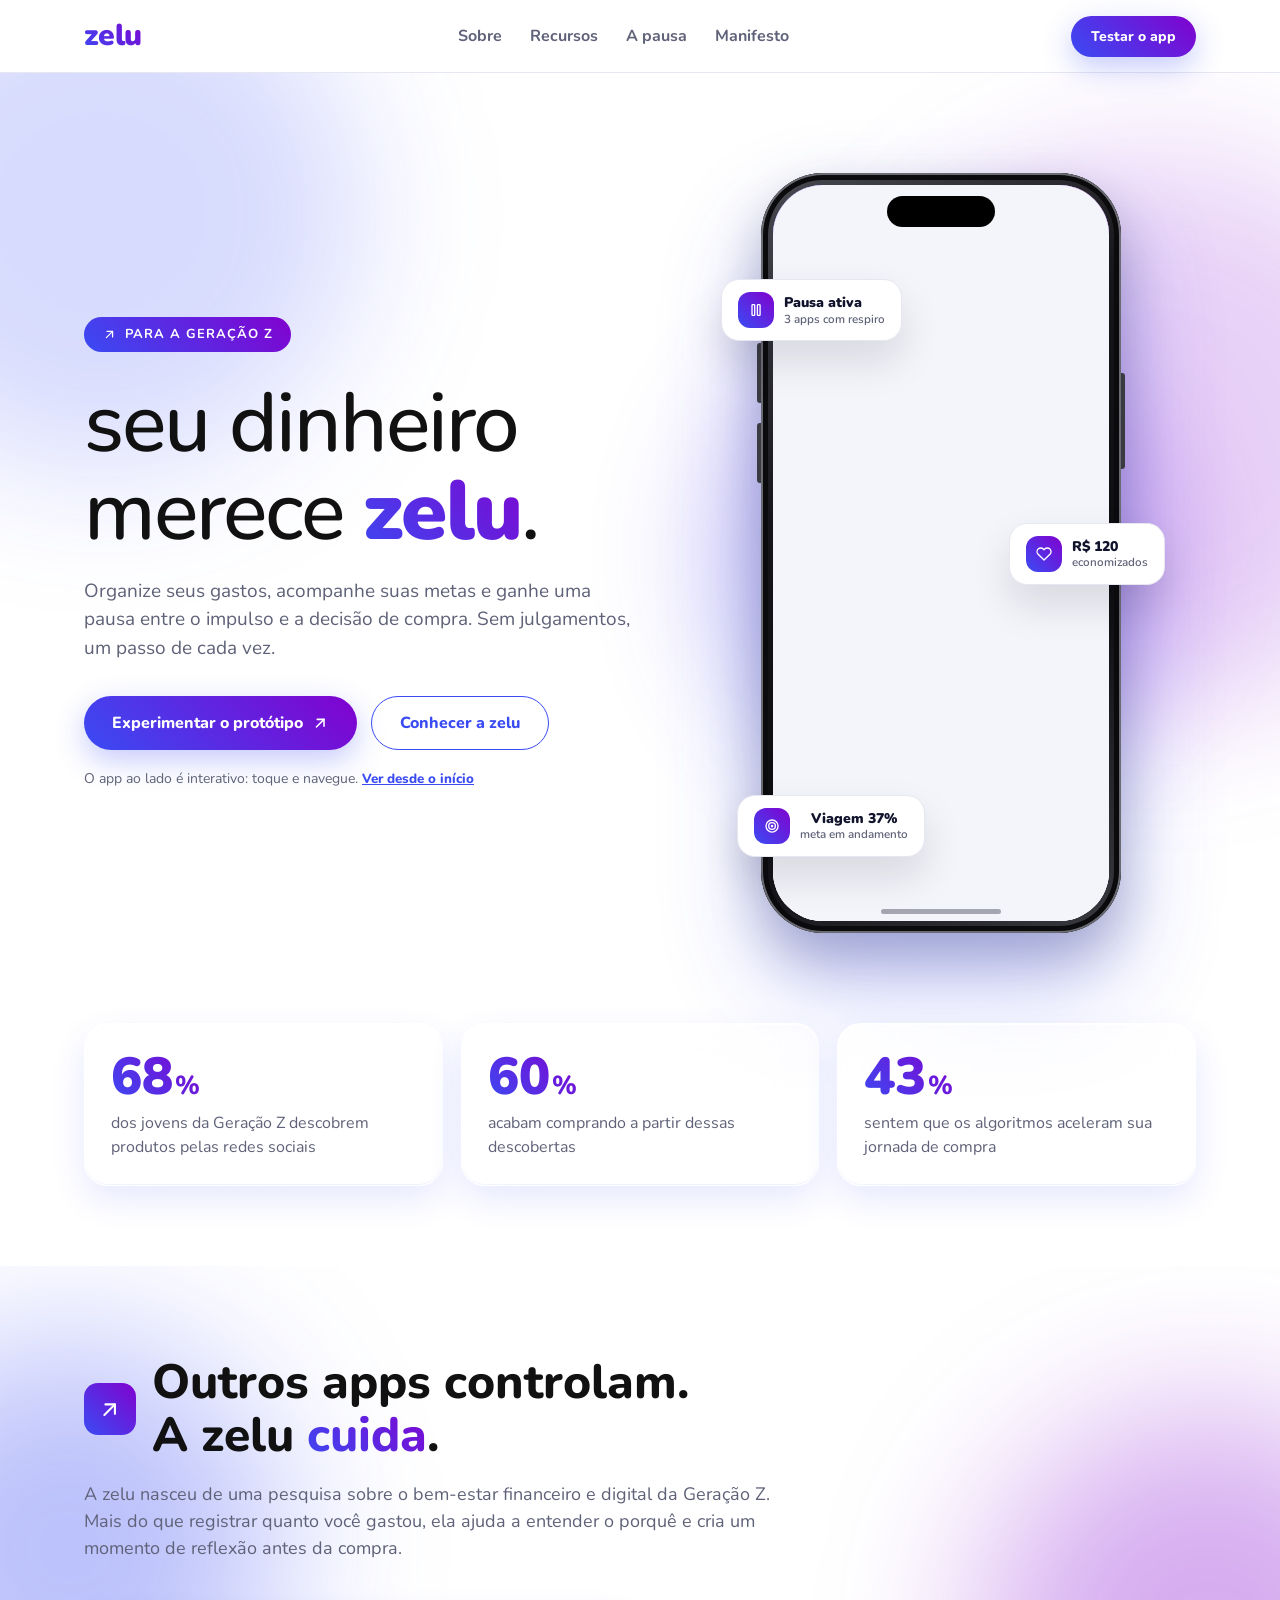
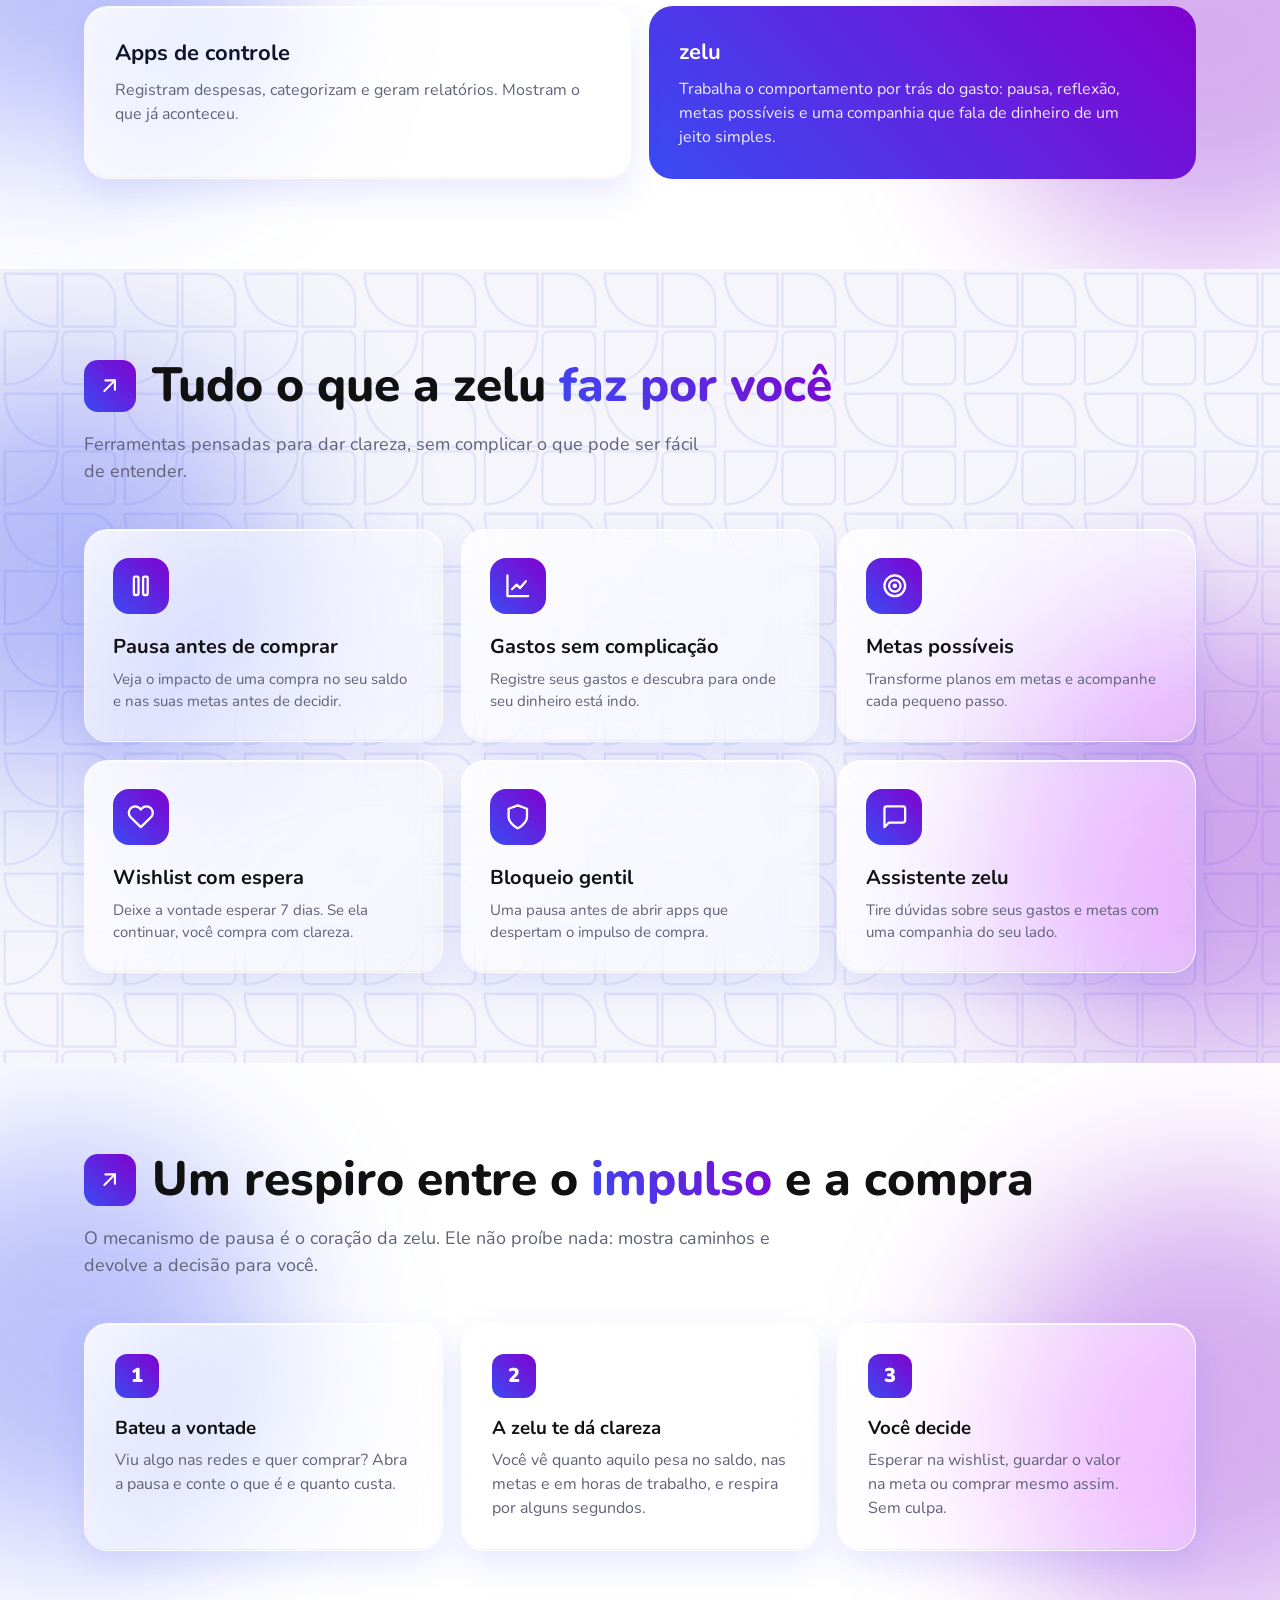
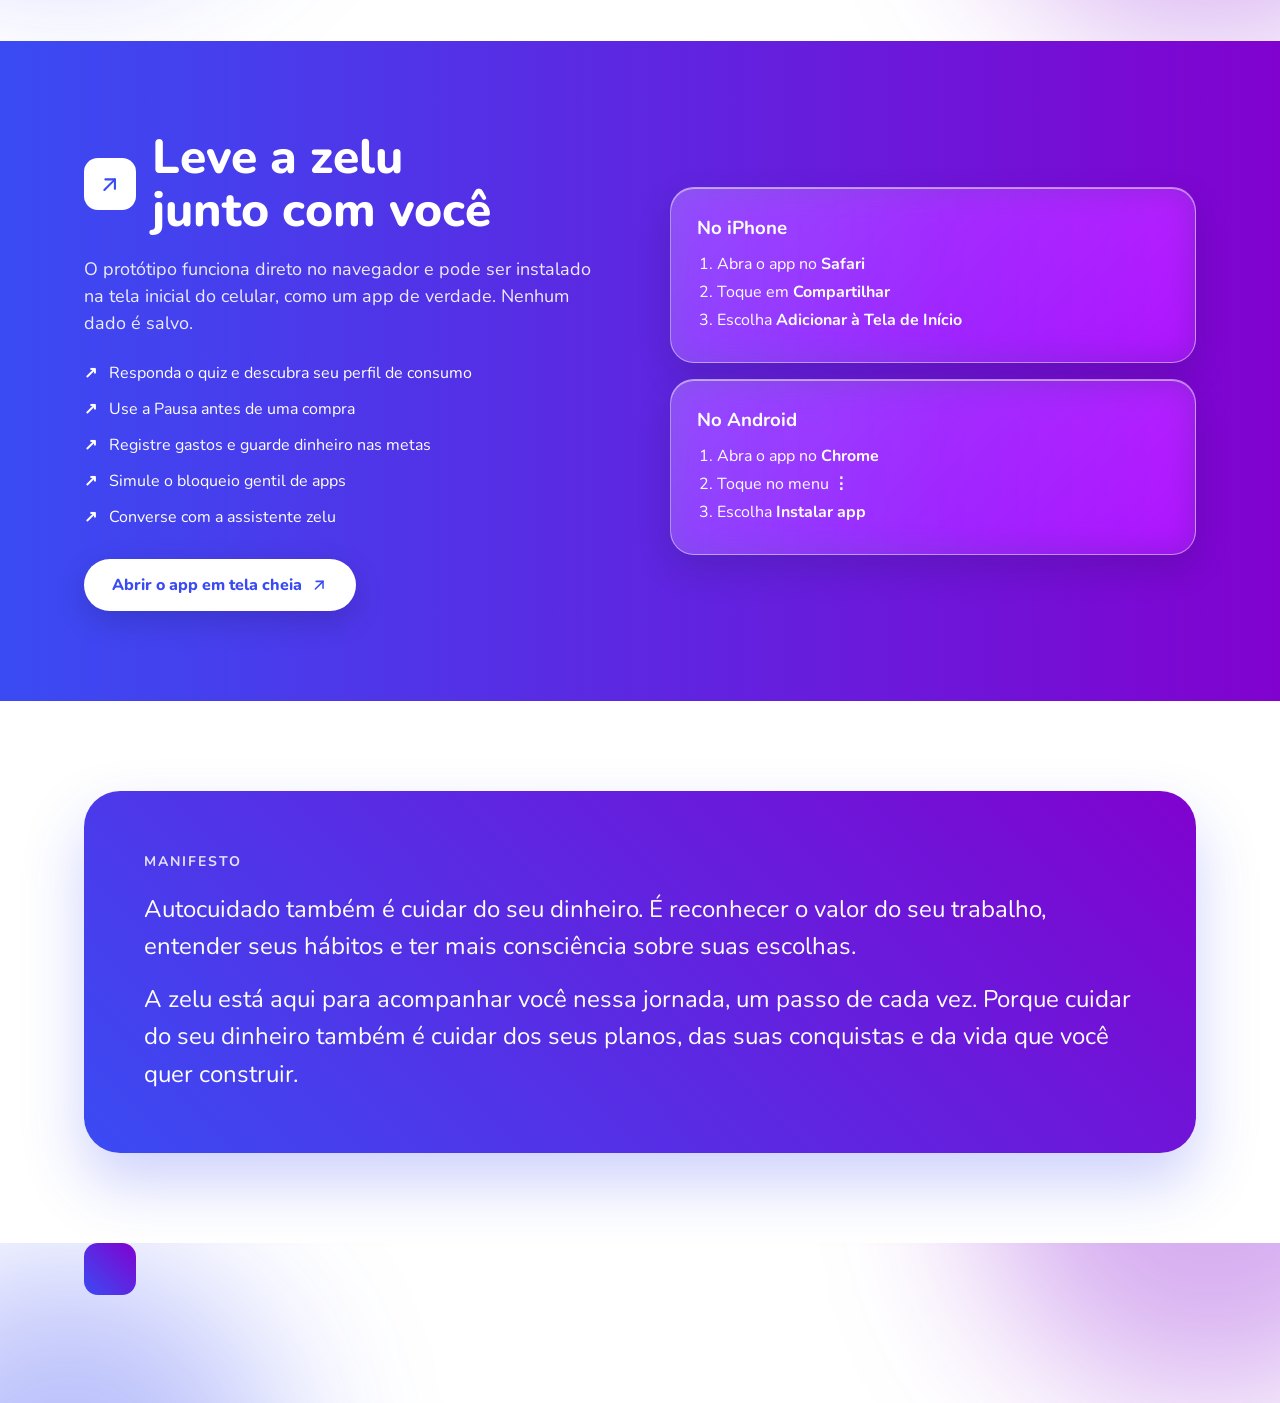
==== commit 40b1a0b8: "Update index.html" ====
--- a/index.html
+++ b/index.html
@@ -56,9 +56,46 @@
         <div class="iphone">
           <div class="screen">
             <div class="island"></div>
-            <a href="app.html" class="screen-link" aria-label="Abrir o app">
-              <img src="app-home.png" alt="Tela inicial do app zelu" class="screen-img">
-            </a>
+           <a href="app.html" class="screen-link" aria-label="Abrir o app">
+  <div class="ts">
+    <div class="ts-top">
+      <div class="ts-sb"><span>9:41</span><span>●●● ▮</span></div>
+      <span class="ts-mes">Outubro</span>
+      <div class="ts-row">
+        <b class="ts-ola">Olá, Rafa</b>
+        <span class="ts-bell"><svg class="i" viewBox="0 0 24 24"><path d="M6 16v-5a6 6 0 0 1 12 0v5l2 2H4z"/><path d="M10 21h4"/></svg></span>
+      </div>
+      <span class="ts-lbl">Saldo disponível</span>
+      <b class="ts-saldo">R$ 1.840,00</b>
+      <div class="ts-pills"><span>Gasto R$ 1.540</span><span>Investido R$ 320</span></div>
+      <div class="ts-cards">
+        <div><small>Metas ativas</small><b>4</b></div>
+        <div><small>Contas a vencer</small><b>2</b></div>
+      </div>
+    </div>
+    <div class="ts-body">
+      <div class="ts-card">
+        <b class="ts-h">Gastos por categoria</b>
+        <div class="ts-bolhas">
+          <span class="b1"><b>R$ 640</b><small>Compras online</small></span>
+          <span class="b2"><b>R$ 420</b><small>Delivery</small></span>
+          <span class="b3"><b>R$ 210</b><small>Transporte</small></span>
+        </div>
+        <div class="ts-linha"><span>Compras online</span><span>R$ 640</span></div>
+        <div class="ts-bar"><i style="width:80%"></i></div>
+        <div class="ts-linha"><span>Delivery</span><span>R$ 420</span></div>
+        <div class="ts-bar"><i style="width:55%"></i></div>
+      </div>
+    </div>
+    <span class="ts-fab"><svg class="i" viewBox="0 0 24 24"><path d="M21 15a2 2 0 0 1-2 2H7l-4 4V5a2 2 0 0 1 2-2h14a2 2 0 0 1 2 2z"/></svg></span>
+    <nav class="ts-nav">
+      <span class="on"><svg class="i" viewBox="0 0 24 24"><path d="M3 11l9-8 9 8v10a1 1 0 0 1-1 1h-5v-7H9v7H4a1 1 0 0 1-1-1z"/></svg><small>Home</small></span>
+      <span><svg class="i" viewBox="0 0 24 24"><rect x="2" y="6" width="20" height="14" rx="3"/><path d="M2 10h20"/></svg><small>Carteira</small></span>
+      <span><svg class="i" viewBox="0 0 24 24"><path d="M5 21V4h11l-2 4 2 4H5"/></svg><small>Metas</small></span>
+      <span><svg class="i" viewBox="0 0 24 24"><circle cx="12" cy="8" r="4"/><path d="M4 21c1-4 4-6 8-6s7 2 8 6"/></svg><small>Perfil</small></span>
+    </nav>
+  </div>
+</a>
             <div id="app"></div>
             <div class="homebar"></div>
           </div>
--- a/zelu.css
+++ b/zelu.css
@@ -253,4 +253,41 @@
 .two{display:grid;grid-template-columns:1fr 1fr;gap:10px;margin-bottom:6px}
 .two .card{margin:0;text-align:center}
 .two b{font-size:19px;display:block}
+
+/* ===== TELA ESTÁTICA DO APP NO MOCKUP ===== */
+.ts{position:absolute;inset:0;background:#F4F5FA;color:#10132B;font-family:'Nunito',sans-serif;line-height:1.3;text-align:left;overflow:hidden;transition:filter .2s}
+.screen-link:hover .ts{filter:brightness(.97)}
+.ts-top{background:var(--grad);color:#fff;padding:16px 18px 18px;border-radius:0 0 28px 28px}
+.ts-sb{display:flex;justify-content:space-between;font-weight:800;font-size:13px;padding:0 10px;margin-bottom:16px}
+.ts-mes{display:inline-block;font-size:10px;font-weight:800;background:#fff;color:var(--azul);padding:2px 10px;border-radius:99px;margin-bottom:6px}
+.ts-row{display:flex;justify-content:space-between;align-items:center}
+.ts-ola{font-size:20px;font-weight:800}
+.ts-bell{width:32px;height:32px;border-radius:10px;background:rgba(255,255,255,.2);display:grid;place-items:center}
+.ts-lbl{display:block;font-size:12px;opacity:.85;margin-top:10px}
+.ts-saldo{display:block;font-size:30px;font-weight:900;margin:2px 0 10px}
+.ts-pills{display:flex;gap:6px;margin-bottom:14px}
+.ts-pills span{font-size:10.5px;font-weight:700;padding:5px 10px;border-radius:99px;background:rgba(255,255,255,.18);border:1px solid rgba(255,255,255,.35)}
+.ts-cards{display:grid;grid-template-columns:1fr 1fr;gap:10px}
+.ts-cards div{padding:12px;border-radius:16px;background:linear-gradient(135deg,rgba(255,255,255,.34),rgba(255,255,255,.12));border:1px solid rgba(255,255,255,.5);box-shadow:inset 0 1px 0 rgba(255,255,255,.6)}
+.ts-cards small{display:block;font-size:11px;opacity:.92}
+.ts-cards b{font-size:28px;font-weight:900;line-height:1.1}
+.ts-body{padding:14px}
+.ts-card{background:#fff;border-radius:20px;padding:14px;box-shadow:0 2px 12px rgba(16,19,43,.06)}
+.ts-h{font-size:14px;font-weight:800}
+.ts-bolhas{position:relative;height:160px;margin:8px 0 6px}
+.ts-bolhas span{position:absolute;border-radius:50%;color:#fff;display:flex;flex-direction:column;align-items:center;justify-content:center;text-align:center;border:3px solid #fff}
+.ts-bolhas b{font-size:14px;font-weight:900}
+.ts-bolhas small{font-size:9px;opacity:.92}
+.ts-bolhas .b1{width:124px;height:124px;left:14px;top:4px;background:linear-gradient(45deg,#3a4bf3,#6a78ff)}
+.ts-bolhas .b2{width:98px;height:98px;left:146px;top:18px;background:linear-gradient(45deg,#2433c9,#3a4bf3)}
+.ts-bolhas .b3{width:66px;height:66px;left:106px;top:92px;background:linear-gradient(45deg,#8102cf,#a63ff2)}
+.ts-linha{display:flex;justify-content:space-between;font-size:12px;font-weight:700}
+.ts-linha span:last-child{color:var(--mut)}
+.ts-bar{height:6px;border-radius:99px;background:#E8E9F3;margin:5px 0 9px;overflow:hidden}
+.ts-bar i{display:block;height:100%;background:var(--grad);border-radius:99px}
+.ts-fab{position:absolute;right:16px;bottom:94px;width:46px;height:46px;border-radius:15px;background:var(--grad);color:#fff;display:grid;place-items:center;font-size:20px;box-shadow:0 8px 18px rgba(58,75,243,.35)}
+.ts-nav{position:absolute;left:0;right:0;bottom:0;height:80px;background:#fff;display:flex;justify-content:space-around;align-items:flex-start;padding-top:12px;box-shadow:0 -4px 16px rgba(16,19,43,.06)}
+.ts-nav span{display:flex;flex-direction:column;align-items:center;gap:3px;color:#A3A6B8;font-size:18px}
+.ts-nav small{font-size:10.5px;font-weight:700}
+.ts-nav .on{color:var(--azul)}
 /* ===== FIM DO ARQUIVO ===== */
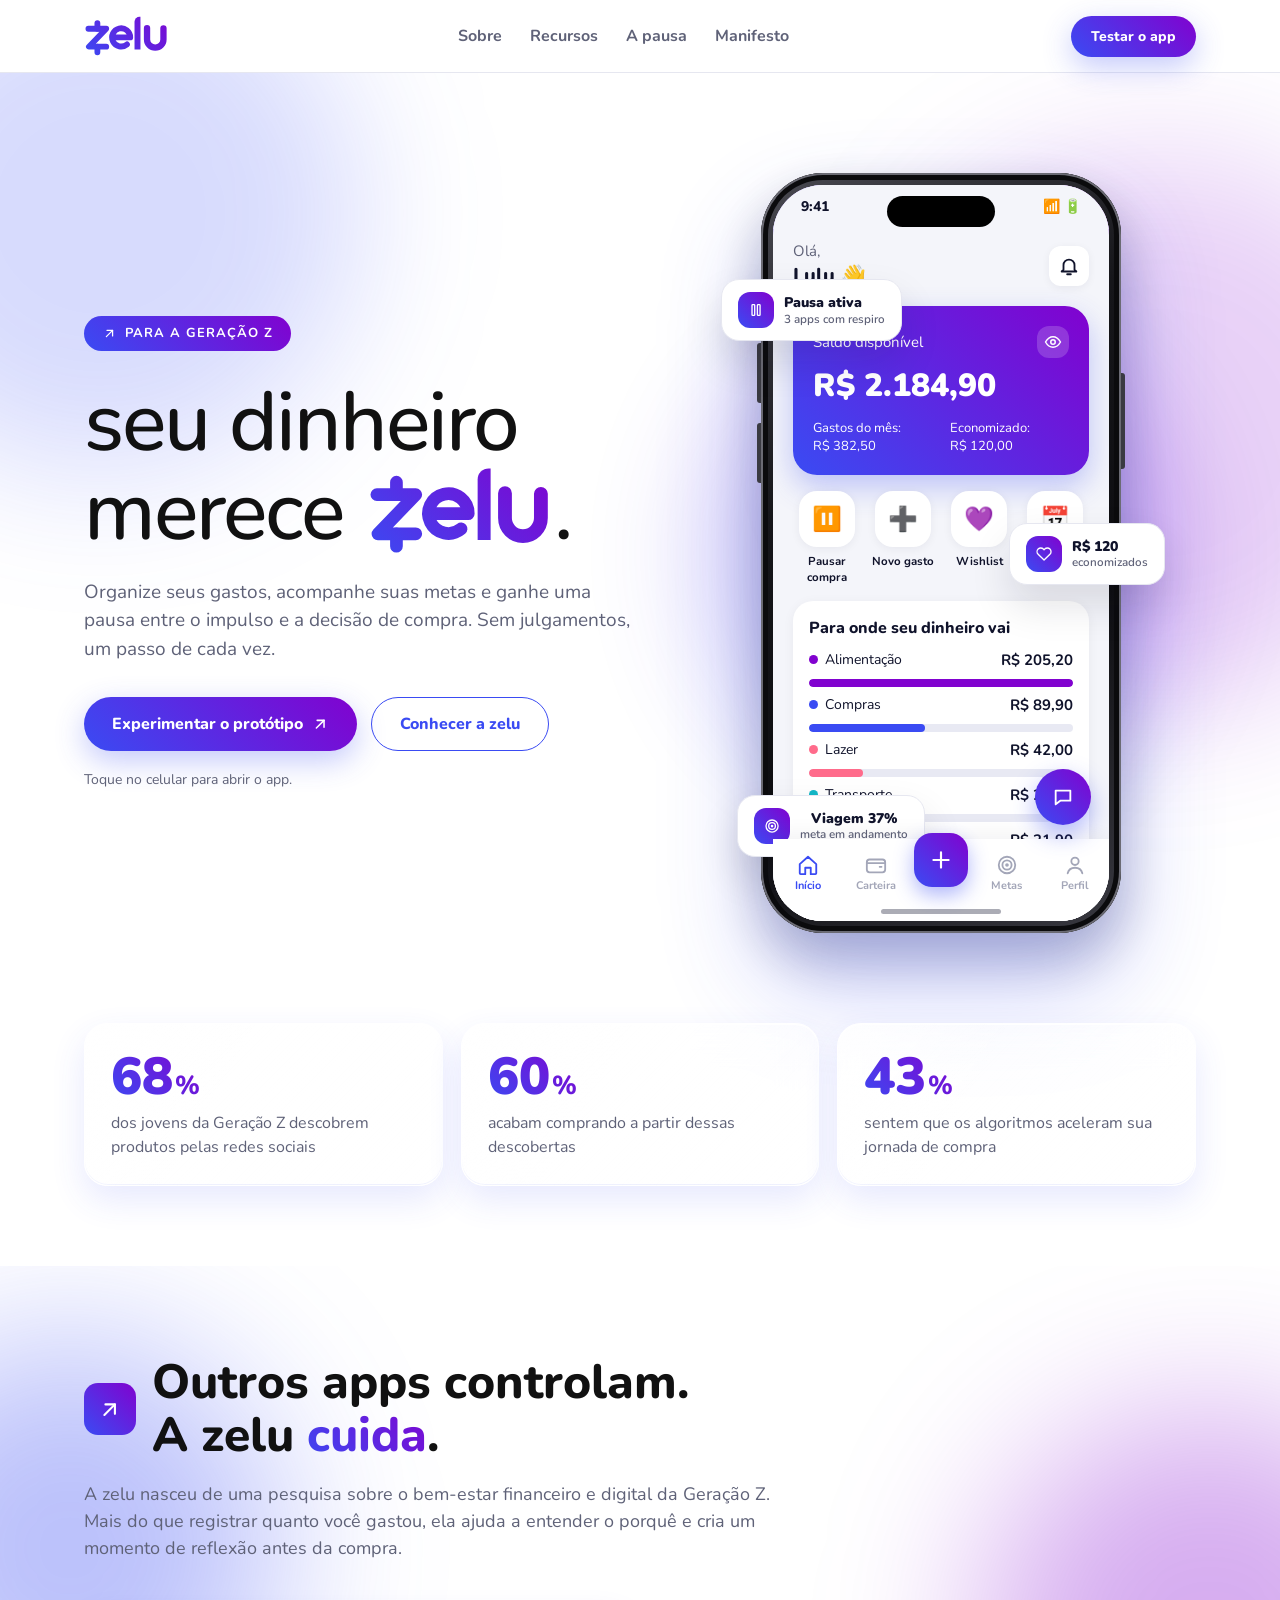
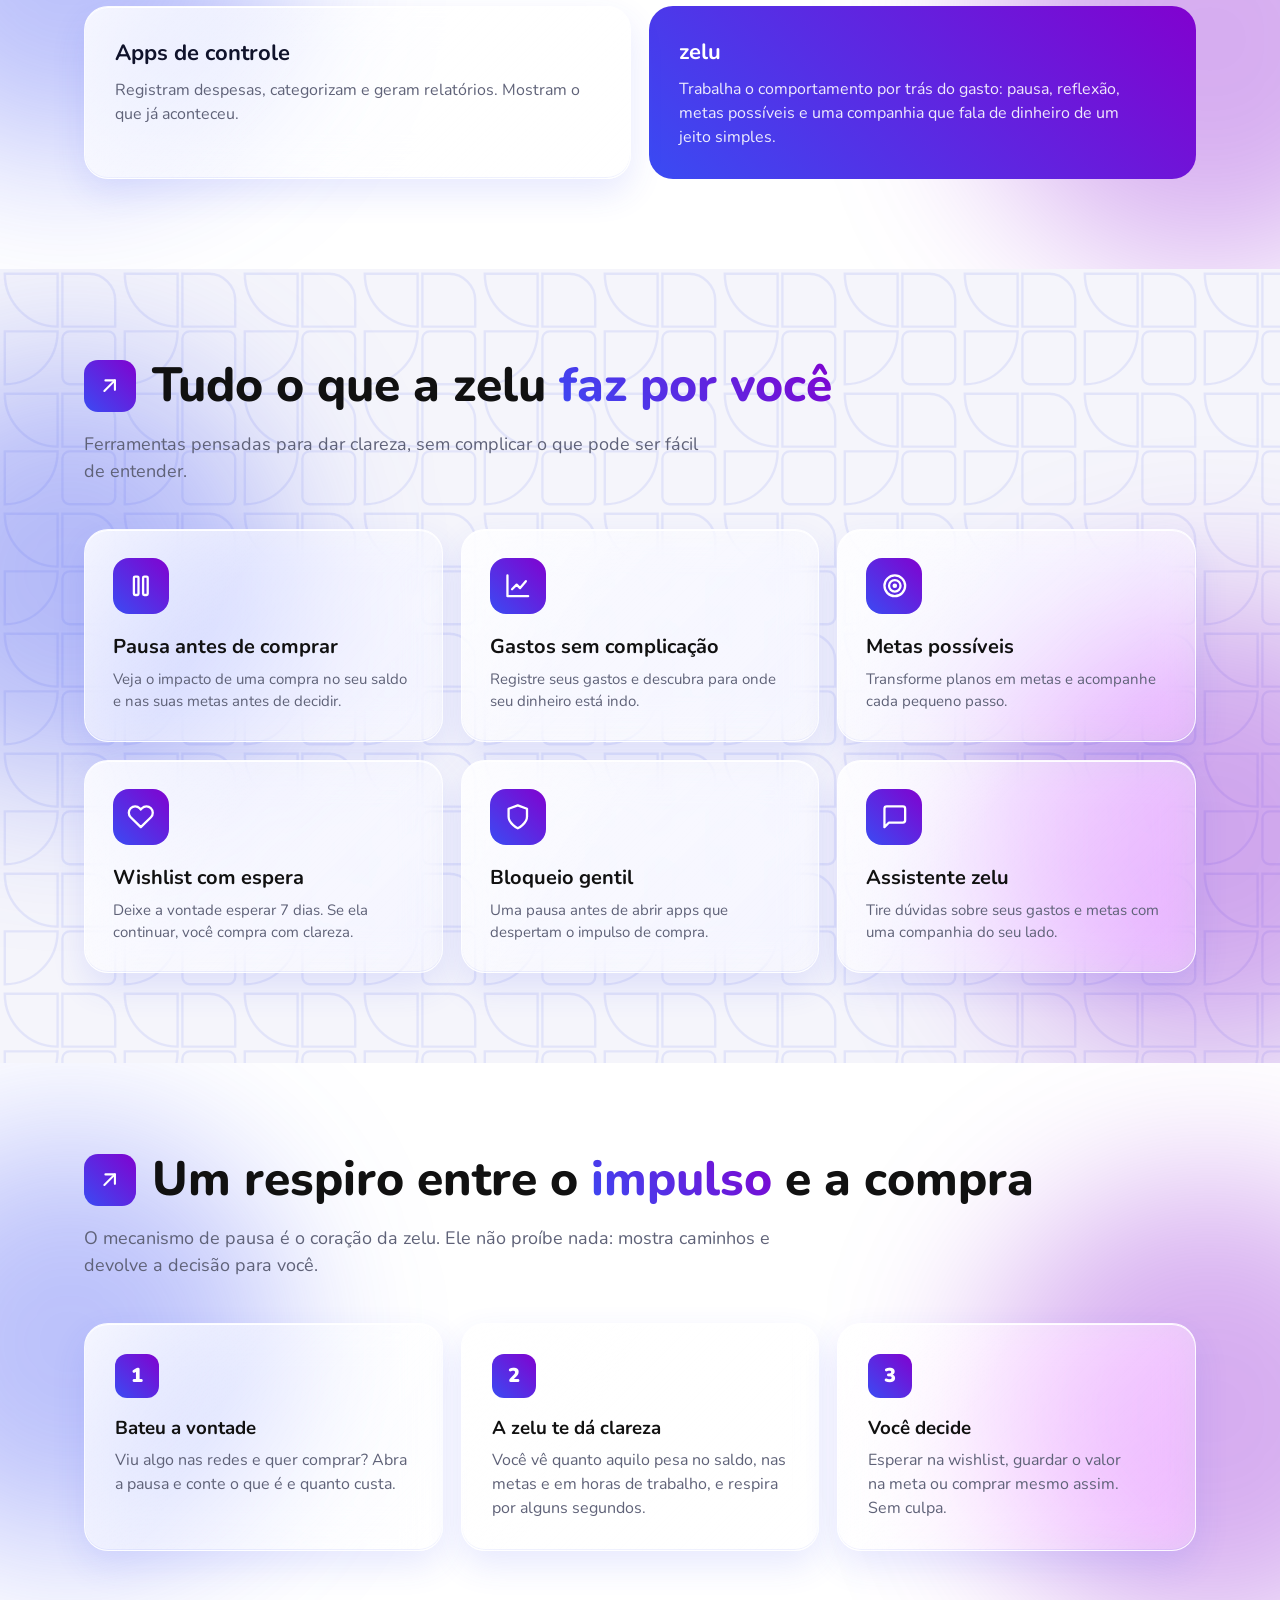
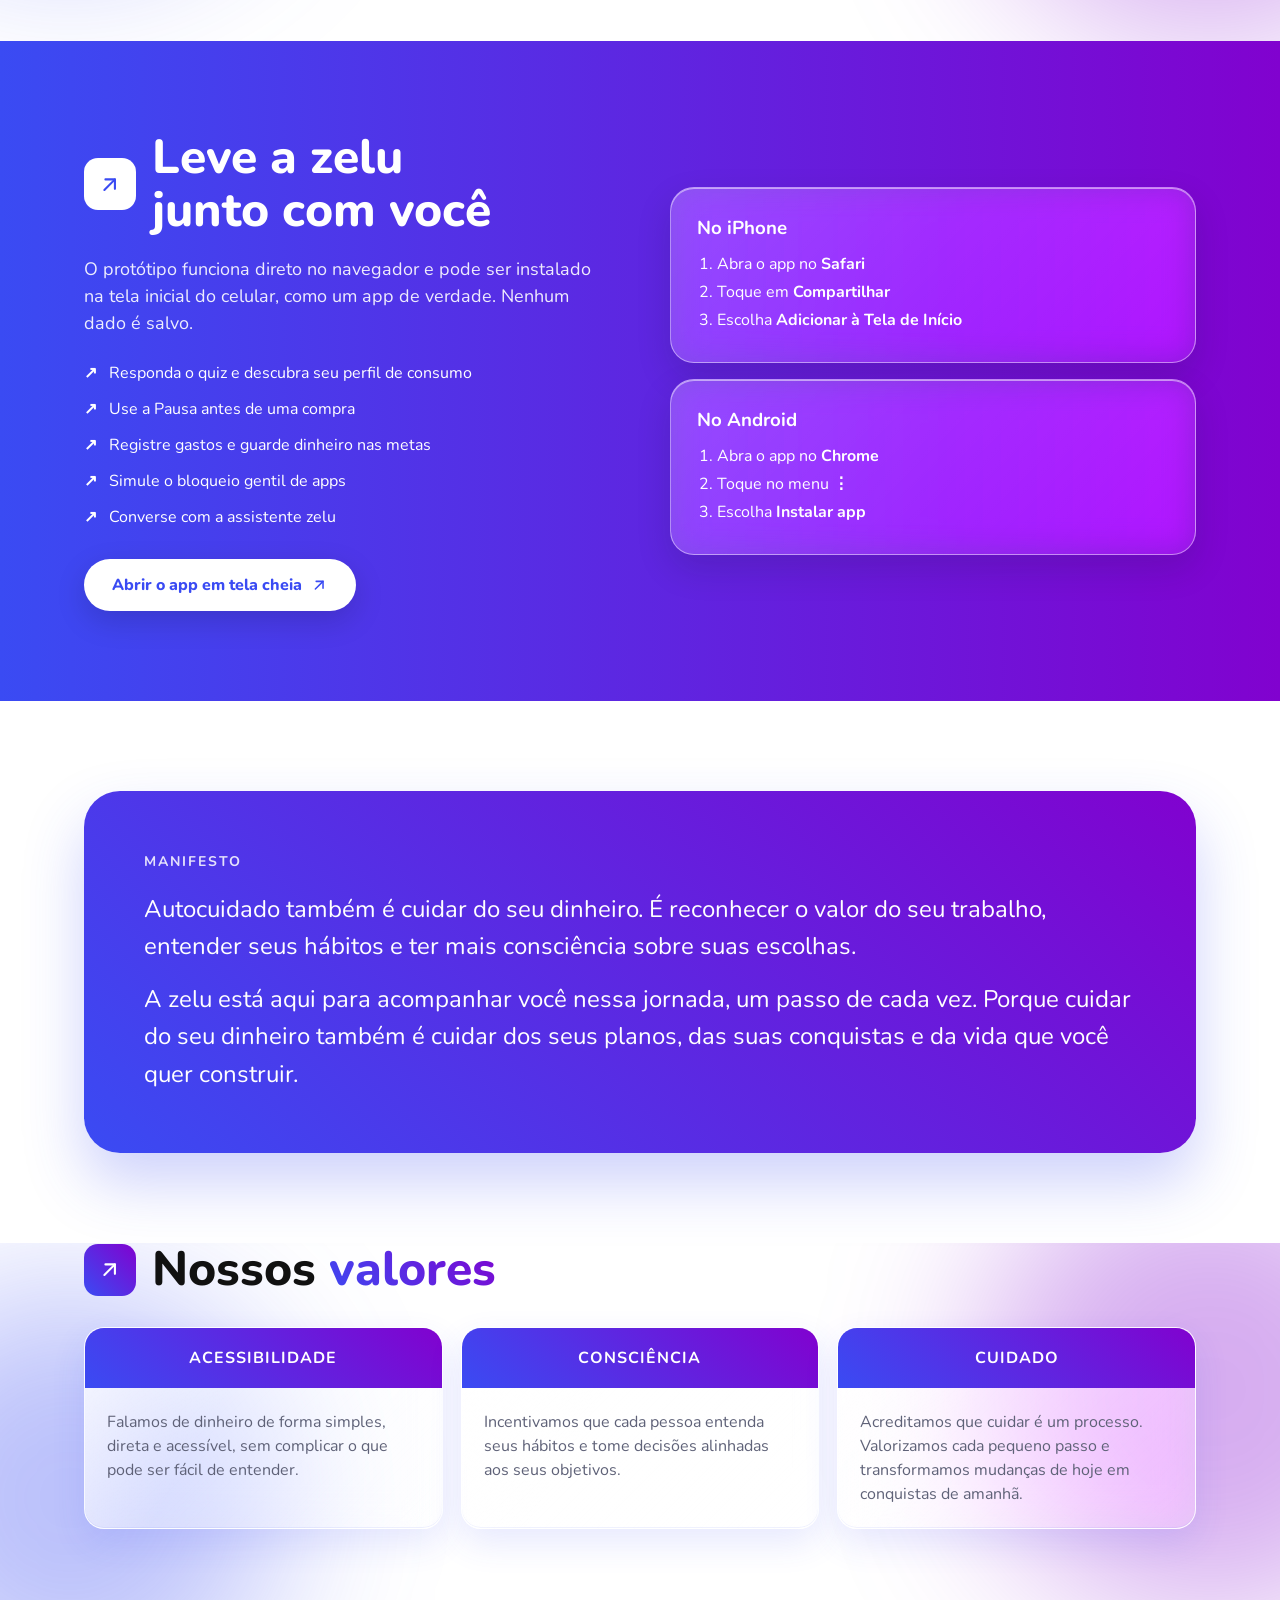
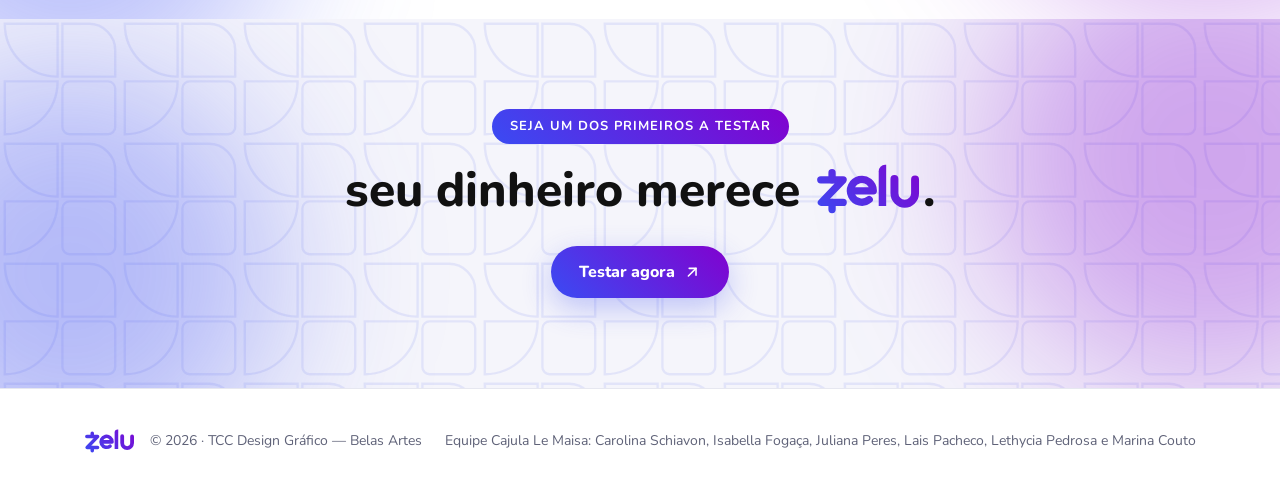
==== commit e9aab5f8: "Update index.html" ====
--- a/index.html
+++ b/index.html
@@ -10,7 +10,7 @@
   <link rel="icon" href="icon.svg" type="image/svg+xml">
   <link rel="preconnect" href="https://fonts.googleapis.com">
   <link href="https://fonts.googleapis.com/css2?family=Nunito:wght@400;500;600;700;800;900&display=swap" rel="stylesheet">
-  <link rel="stylesheet" href="zelu.css?v=11">
+  <link rel="stylesheet" href="zelu.css?v=12">
   <style>.i{width:1.15em;height:1.15em;fill:none;stroke:currentColor;stroke-width:2}</style>
 </head>
 <body>
@@ -36,7 +36,7 @@
         <a href="app.html" class="btn">Experimentar o protótipo <svg class="i" viewBox="0 0 24 24"><path d="M7 17L17 7"/><path d="M8 7h9v9"/></svg></a>
         <a href="#sobre" class="btn gh">Conhecer a zelu</a>
       </div>
-      <p class="hint">O app ao lado é interativo: toque e navegue. <button onclick="if(typeof resetApp==='function')resetApp()">Ver desde o início</button></p>
+      <p class="hint">Toque no celular para abrir o app.</p>
     </div>
 
     <div class="mock">
@@ -56,46 +56,46 @@
         <div class="iphone">
           <div class="screen">
             <div class="island"></div>
-           <a href="app.html" class="screen-link" aria-label="Abrir o app">
-  <div class="ts">
-    <div class="ts-top">
-      <div class="ts-sb"><span>9:41</span><span>●●● ▮</span></div>
-      <span class="ts-mes">Outubro</span>
-      <div class="ts-row">
-        <b class="ts-ola">Olá, Rafa</b>
-        <span class="ts-bell"><svg class="i" viewBox="0 0 24 24"><path d="M6 16v-5a6 6 0 0 1 12 0v5l2 2H4z"/><path d="M10 21h4"/></svg></span>
-      </div>
-      <span class="ts-lbl">Saldo disponível</span>
-      <b class="ts-saldo">R$ 1.840,00</b>
-      <div class="ts-pills"><span>Gasto R$ 1.540</span><span>Investido R$ 320</span></div>
-      <div class="ts-cards">
-        <div><small>Metas ativas</small><b>4</b></div>
-        <div><small>Contas a vencer</small><b>2</b></div>
-      </div>
-    </div>
-    <div class="ts-body">
-      <div class="ts-card">
-        <b class="ts-h">Gastos por categoria</b>
-        <div class="ts-bolhas">
-          <span class="b1"><b>R$ 640</b><small>Compras online</small></span>
-          <span class="b2"><b>R$ 420</b><small>Delivery</small></span>
-          <span class="b3"><b>R$ 210</b><small>Transporte</small></span>
-        </div>
-        <div class="ts-linha"><span>Compras online</span><span>R$ 640</span></div>
-        <div class="ts-bar"><i style="width:80%"></i></div>
-        <div class="ts-linha"><span>Delivery</span><span>R$ 420</span></div>
-        <div class="ts-bar"><i style="width:55%"></i></div>
-      </div>
-    </div>
-    <span class="ts-fab"><svg class="i" viewBox="0 0 24 24"><path d="M21 15a2 2 0 0 1-2 2H7l-4 4V5a2 2 0 0 1 2-2h14a2 2 0 0 1 2 2z"/></svg></span>
-    <nav class="ts-nav">
-      <span class="on"><svg class="i" viewBox="0 0 24 24"><path d="M3 11l9-8 9 8v10a1 1 0 0 1-1 1h-5v-7H9v7H4a1 1 0 0 1-1-1z"/></svg><small>Home</small></span>
-      <span><svg class="i" viewBox="0 0 24 24"><rect x="2" y="6" width="20" height="14" rx="3"/><path d="M2 10h20"/></svg><small>Carteira</small></span>
-      <span><svg class="i" viewBox="0 0 24 24"><path d="M5 21V4h11l-2 4 2 4H5"/></svg><small>Metas</small></span>
-      <span><svg class="i" viewBox="0 0 24 24"><circle cx="12" cy="8" r="4"/><path d="M4 21c1-4 4-6 8-6s7 2 8 6"/></svg><small>Perfil</small></span>
-    </nav>
-  </div>
-</a>
+            <a href="app.html" class="screen-link" aria-label="Abrir o app">
+              <div class="ts">
+                <div class="ts-top">
+                  <div class="ts-sb"><span>9:41</span><span>●●● ▮</span></div>
+                  <span class="ts-mes">Outubro</span>
+                  <div class="ts-row">
+                    <b class="ts-ola">Olá, Rafa</b>
+                    <span class="ts-bell"><svg class="i" viewBox="0 0 24 24"><path d="M6 16v-5a6 6 0 0 1 12 0v5l2 2H4z"/><path d="M10 21h4"/></svg></span>
+                  </div>
+                  <span class="ts-lbl">Saldo disponível</span>
+                  <b class="ts-saldo">R$ 1.840,00</b>
+                  <div class="ts-pills"><span>Gasto R$ 1.540</span><span>Investido R$ 320</span></div>
+                  <div class="ts-cards">
+                    <div><small>Metas ativas</small><b>4</b></div>
+                    <div><small>Contas a vencer</small><b>2</b></div>
+                  </div>
+                </div>
+                <div class="ts-body">
+                  <div class="ts-card">
+                    <b class="ts-h">Gastos por categoria</b>
+                    <div class="ts-bolhas">
+                      <span class="b1"><b>R$ 640</b><small>Compras online</small></span>
+                      <span class="b2"><b>R$ 420</b><small>Delivery</small></span>
+                      <span class="b3"><b>R$ 210</b><small>Transporte</small></span>
+                    </div>
+                    <div class="ts-linha"><span>Compras online</span><span>R$ 640</span></div>
+                    <div class="ts-bar"><i style="width:80%"></i></div>
+                    <div class="ts-linha"><span>Delivery</span><span>R$ 420</span></div>
+                    <div class="ts-bar"><i style="width:55%"></i></div>
+                  </div>
+                </div>
+                <span class="ts-fab"><svg class="i" viewBox="0 0 24 24"><path d="M21 15a2 2 0 0 1-2 2H7l-4 4V5a2 2 0 0 1 2-2h14a2 2 0 0 1 2 2z"/></svg></span>
+                <nav class="ts-nav">
+                  <span class="on"><svg class="i" viewBox="0 0 24 24"><path d="M3 11l9-8 9 8v10a1 1 0 0 1-1 1h-5v-7H9v7H4a1 1 0 0 1-1-1z"/></svg><small>Home</small></span>
+                  <span><svg class="i" viewBox="0 0 24 24"><rect x="2" y="6" width="20" height="14" rx="3"/><path d="M2 10h20"/></svg><small>Carteira</small></span>
+                  <span><svg class="i" viewBox="0 0 24 24"><path d="M5 21V4h11l-2 4 2 4H5"/></svg><small>Metas</small></span>
+                  <span><svg class="i" viewBox="0 0 24 24"><circle cx="12" cy="8" r="4"/><path d="M4 21c1-4 4-6 8-6s7 2 8 6"/></svg><small>Perfil</small></span>
+                </nav>
+              </div>
+            </a>
             <div id="app"></div>
             <div class="homebar"></div>
           </div>
@@ -190,4 +190,38 @@
 
 <section class="orbs" style="padding-top:0"><div class="wrap">
   <div class="sh">
-    <div class="arrow"><svg class="i" viewBox="0 0 24 24"><path d="M7 17L17
+    <div class="arrow"><svg class="i" viewBox="0 0 24 24"><path d="M7 17L17 7"/><path d="M8 7h9v9"/></svg></div>
+    <h2 class="t">Nossos <span class="gt">valores</span></h2>
+  </div>
+  <div class="vals">
+    <div class="val glass"><h4>ACESSIBILIDADE</h4><p>Falamos de dinheiro de forma simples, direta e acessível, sem complicar o que pode ser fácil de entender.</p></div>
+    <div class="val glass"><h4>CONSCIÊNCIA</h4><p>Incentivamos que cada pessoa entenda seus hábitos e tome decisões alinhadas aos seus objetivos.</p></div>
+    <div class="val glass"><h4>CUIDADO</h4><p>Acreditamos que cuidar é um processo. Valorizamos cada pequeno passo e transformamos mudanças de hoje em conquistas de amanhã.</p></div>
+  </div>
+</div></section>
+
+<section class="cta suave textura orbs"><div class="wrap">
+  <span class="badge">Seja um dos primeiros a testar</span>
+  <h2 class="t">seu dinheiro merece <span class="logo-hero" role="img" aria-label="zelu"><span class="logo-txt">zelu</span></span>.</h2>
+  <a href="app.html" class="btn" style="margin-top:28px">Testar agora <svg class="i" viewBox="0 0 24 24"><path d="M7 17L17 7"/><path d="M8 7h9v9"/></svg></a>
+</div></section>
+
+<footer><div class="wrap">
+  <span class="foot-logo"><span class="logo-mark sm"><span class="logo-txt">zelu</span></span> © 2026 · TCC Design Gráfico — Belas Artes</span>
+  <span>Equipe Cajula Le Maisa: Carolina Schiavon, Isabella Fogaça, Juliana Peres, Lais Pacheco, Lethycia Pedrosa e Marina Couto</span>
+</div></footer>
+
+<script src="app.js?v=12"></script>
+<script>
+  (function () {
+    var tela = document.querySelector('.screen');
+    try {
+      if (typeof reset === 'function') { reset('home'); tela.classList.add('com-app'); }
+    } catch (e) {}
+    var img = new Image();
+    img.onload = function () { document.documentElement.classList.add('tem-logo'); };
+    img.src = 'logo-zelu.svg';
+  })();
+</script>
+</body>
+</html>
